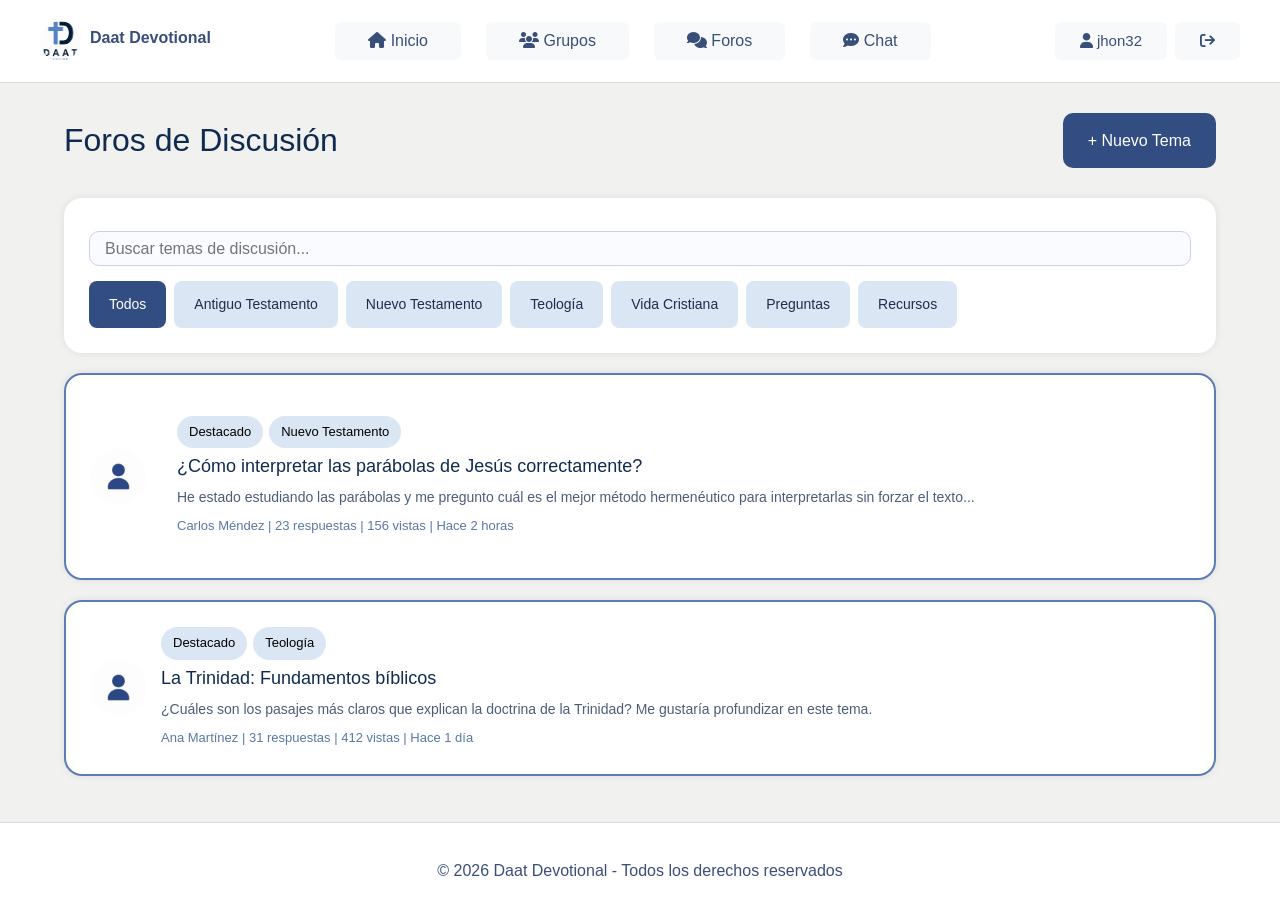
==== pages/feed/foros.html @ 3d45ff82 "feat: estructura inicial de archivos JSON" ====
<!DOCTYPE html>
<html lang="es">

<head>
    <meta charset="UTF-8">
    <meta name="viewport" content="width=device-width, initial-scale=1.0">
    <title>Foros - Daat Devotional</title>
    <link rel="icon" href="../../imagenes/foro.ico" type="image/x-icon">
    <link href="https://cdn.jsdelivr.net/npm/bootstrap@5.3.8/dist/css/bootstrap.min.css" rel="stylesheet"
        integrity="sha384-sRIl4kxILFvY47J16cr9ZwB07vP4J8+LH7qKQnuqkuIAvNWLzeN8tE5YBujZqJLB" crossorigin="anonymous">
    <link rel="stylesheet" href="../../css/general.css">
    <link rel="stylesheet" href="../../css/foros.css">
    <link rel="stylesheet" href="https://cdnjs.cloudflare.com/ajax/libs/font-awesome/6.5.0/css/all.min.css">
</head>

<body>
    <nav>
        <div class="nav-logo">
            <img src="../../imagenes/LogoPrincipal.png" alt="Logo">
            <p>Daat Devotional</p>
        </div>
        <div class="nav-links">
            <button type="button" class="btn btn-light"><a href="inicio.html"><i class="fa-solid fa-house"></i>
                    Inicio</a></button>
            <button type="button" class="btn btn-light"><a href="grupos.html"><i class="fa-solid fa-users"></i>
                    Grupos</a></button>
            <button type="button" class="btn btn-light"><a href="foros.html"><i class="fa-solid fa-comments"></i>
                    Foros</a></button>
            <button type="button" class="btn btn-light"><a href="chat.html"><i class="fa-solid fa-comment-dots"></i>
                    Chat</a></button>
        </div>
        <div class="nav-usuario">
            <button type="button" class="btn btn-light">
                <a href="../usuario/perfil.html">
                    <i class="fa-solid fa-user"></i> jhon32
                </a>
            </button>
            <button type="button" class="btn btn-light">
                <a href="../../index.html" class="nav-salir">
                    <i class="fa-solid fa-arrow-right-from-bracket"></i>
                </a>
            </button>
        </div>
    </nav>

    <main>
        <section id="lista-temas">
            <div class="titulo-seccion">
                <h1>Foros de Discusión</h1>
                <button class="btn-nuevo">+ Nuevo Tema</button>
            </div>

            <div class="buscador">
                <input type="text" placeholder="Buscar temas de discusión...">
                <div class="menu-filtro">
                    <button class="btn-activo">Todos</button>
                    <button class="btn-inactivo">Antiguo Testamento</button>
                    <button class="btn-inactivo">Nuevo Testamento</button>
                    <button class="btn-inactivo">Teología</button>
                    <button class="btn-inactivo">Vida Cristiana</button>
                    <button class="btn-inactivo">Preguntas</button>
                    <button class="btn-inactivo">Recursos</button>
                </div>
            </div>

            <article class="card w-80 mb-3">
                <img src="../../imagenes/Perfil.png" alt="Perfil">
                <div class="card-body">
                    <div class="etiquetas">
                        <button class="btn-etiqueta">Destacado</button>
                        <button class="btn-etiqueta">Nuevo Testamento</button>
                    </div>
                    <h2 class="card-title">¿Cómo interpretar las parábolas de Jesús correctamente?</h2>
                    <p class="card-text">He estado estudiando las parábolas y me pregunto cuál es el mejor método
                        hermenéutico para interpretarlas sin forzar el texto...</p>
                    <div class="tema-meta">Carlos Méndez | 23 respuestas | 156 vistas | Hace 2 horas</div>
                </div>
            </article>

            <article class="card w-80 mb-3">
                <img src="../../imagenes/Perfil.png" alt="Perfil">
                <div class="card-contenido">
                    <div class="etiquetas">
                        <button class="btn-etiqueta">Destacado</button>
                        <button class="btn-etiqueta">Teología</button>
                    </div>
                    <h2 class="card-title">La Trinidad: Fundamentos bíblicos</h2>
                    <p class="card-text">¿Cuáles son los pasajes más claros que explican la doctrina de la Trinidad? Me
                        gustaría profundizar en este tema.</p>
                    <div class="tema-meta">Ana Martínez | 31 respuestas | 412 vistas | Hace 1 día</div>
                </div>
            </article>
        </section>
    </main>

    <footer>
        <p>&copy; 2026 Daat Devotional - Todos los derechos reservados</p>
    </footer>
    <script src="https://cdn.jsdelivr.net/npm/bootstrap@5.3.8/dist/js/bootstrap.bundle.min.js"
        integrity="sha384-FKyoEForCGlyvwx9Hj09JcYn3nv7wiPVlz7YYwJrWVcXK/BmnVDxM+D2scQbITxI"
        crossorigin="anonymous"></script>
</body>

</html>
---- css/general.css ----
/* ============================================================
   BLOQUE 1: CONFIGURACIÓN GENERAL
   Selector universal, body, fuente, fondo, color e interlineado.
   ============================================================ */
* {
    box-sizing: border-box;
    margin: 0;
    padding: 0;
}

html, body {
    height: 100%;
    margin: 0;
}

body {
    display: flex;
    flex-direction: column;
    font-family: 'Poppins', sans-serif;
    background-color: #f1f1f0;
    color: #091d36;
    line-height: 1.6;
}

/* ============================================================
   BLOQUE 2: TÍTULOS, PÁRRAFOS Y ENLACES
   ============================================================ */
h1 {
    font-size: 32px;
    text-align: center;
    color: #091d36;
    margin-top: 20px;
}

h2 {
    font-size: 22px;
    color: #091d36;
    margin-top: 10px;
}

h3 {
    font-size: 16px;
    color: #0f2b50;
    margin: 0;
}

p {
    color: #3a4e7a;
    font-size: 14px;
    margin-top: 10px;
    line-height: 1.6;
}

a {
    color: #3a4e7a;
    text-decoration: none;
}

a:hover {
    color: #091d36;
    text-decoration: underline;
}

/* ============================================================
   BLOQUE 3: ELEMENTOS SEMÁNTICOS PRINCIPALES
   ============================================================ */
header {
    background-color: white;
    padding: 10px 15px;
    border-bottom: 1px solid #ddd;
}

nav {
    display: flex;
    flex-direction: column;
    align-items: center;
    background-color: white;
    padding: 10px 15px;
    border-bottom: 1px solid #ddd;
    gap: 10px;
}

main {
    width: 95%;
    max-width: 1200px;
    margin: 15px auto;
    flex: 1;
}

section {
    margin-top: 20px;
}

article {
    background-color: white;
    border-radius: 18px;
    padding: 20px;
    margin-top: 20px;
    box-shadow: 0 0 8px rgba(0, 0, 0, 0.08);
}

aside {
    background-color: #f1f1f0;
    padding: 15px;
    border-radius: 10px;
}

footer {
    text-align: center;
    padding: 20px 15px;
    color: #3a4e7a;
    background-color: white;
    border-top: 1px solid #ddd;
    margin-top: auto;
    font-size: 12px;
}

/* ============================================================
   BLOQUE 4: MENÚ DE NAVEGACIÓN (MOBILE-FIRST)
   ============================================================ */
nav {
    display: flex;
    flex-direction: column;
    align-items: center;
    background-color: white;
    padding: 10px 15px;
    border-bottom: 1px solid #ddd;
    gap: 10px;
}

.nav-logo {
    display: flex;
    align-items: center;
    gap: 10px;
    font-size: 18px;
    font-weight: bold;
    color: #0f2b50;
}

.nav-links {
    display: flex;
    flex-wrap: wrap;
    justify-content: center;
    gap: 8px;
}

.nav-links a {
    font-size: 13px;
    padding: 6px 12px;
    white-space: nowrap;
}

.nav-usuario {
    display: flex;
    gap: 8px;
    align-items: center;
}

.nav-usuario a {
    font-size: 13px;
    padding: 6px 12px;
}

nav img {
    width: 40px;
    height: 40px;
    border-radius: 50px;
}

nav a {
    text-decoration: none;
    color: #3a4e7a;
}

nav a:hover {
    color: #091d36;
    font-weight: bold;
    text-decoration: none;
}

/* ============================================================
   BLOQUE 5: IMÁGENES Y MULTIMEDIA
   ============================================================ */
img {
    max-width: 100%;
    height: auto;
    border-radius: 10px;
}

figure {
    text-align: center;
    margin: 15px 0;
}

figcaption {
    font-size: 12px;
    color: #5e83ba;
    margin-top: 6px;
    font-style: italic;
}

/* ============================================================
   BLOQUE 6: FORMULARIOS
   ============================================================ */
form {
    margin-top: 10px;
}

label {
    display: block;
    margin-top: 20px;
    color: #091d36;
    font-size: 13px;
    font-weight: 600;
}

input, textarea, select {
    width: 100%;
    margin-top: 8px;
    border-radius: 5px;
    border: 1px solid #c2d2e9;
    padding: 0 10px;
    font-size: 14px;
    font-family: Poppins, sans-serif;
    color: #091d36;
    background-color: #f9fbff;
}

input {
    height: 35px;
}

textarea {
    height: 80px;
    padding: 12px;
    resize: vertical;
}

select {
    height: 38px;
}

input:focus, textarea:focus, select:focus {
    outline: none;
    border-color: #3a4e7a;
    box-shadow: 0 0 4px rgba(58, 78, 122, 0.3);
}

button {
    border-radius: 10px;
    padding: 10px 18px;
    font-family: Poppins, sans-serif;
    font-size: 14px;
    cursor: pointer;
    border: none;
    transition: background-color 0.2s, transform 0.15s;
}

button:hover {
    transform: scale(1.05);
    opacity: 0.92;
}

form button {
    width: 100%;
    height: 38px;
    border-radius: 5px;
    background-color: #3a4e7a;
    color: #f1f1f0;
    text-align: center;
    margin-top: 20px;
    font-size: 14px;
}

form button:hover {
    background-color: #091d36;
    transform: scale(1.03);
}

/* ============================================================
   BLOQUE 7: TABLAS
   ============================================================ */
table {
    border-collapse: collapse;
    width: 100%;
    margin-top: 15px;
    background-color: white;
    border-radius: 10px;
    overflow: hidden;
    box-shadow: 0 0 8px rgba(0, 0, 0, 0.06);
}

thead {
    background-color: #3a4e7a;
    color: white;
}

th, td {
    padding: 10px 12px;
    text-align: left;
    font-size: 13px;
}

tbody tr {
    border-bottom: 1px solid #c2d2e9;
}

tbody tr:hover {
    background-color: #dbe6f5;
}

/* ============================================================
   BLOQUE 8: MEDIA QUERIES (MOBILE-FIRST)
   ============================================================ */

/* Tablets y pantallas medianas */
@media (min-width: 768px) {
    h1 {
        font-size: 40px;
    }
    
    h2 {
        font-size: 24px;
    }
    
    h3 {
        font-size: 18px;
    }
    
    p {
        font-size: 16px;
    }
    
    main {
        width: 90%;
        margin: 20px auto;
    }
    
    nav {
        flex-direction: row;
        justify-content: space-between;
        padding: 15px 30px;
    }
    
    .nav-links {
        gap: 15px;
    }
    
    .nav-links a {
        font-size: 15px;
        padding: 8px 16px;
    }
    
    .nav-usuario a {
        font-size: 15px;
    }
    
    footer {
        font-size: 14px;
        padding: 25px 30px;
    }
}

/* Escritorio y pantallas grandes */
@media (min-width: 992px) {
    h1 {
        font-size: 50px;
    }
    
    main {
        width: 90%;
        margin: 30px auto;
    }
    
    nav {
        padding: 15px 40px;
    }
    
    .nav-links {
        gap: 25px;
    }
    
    .nav-links a {
        font-size: 16px;
        padding: 10px 20px;
    }
    
    article {
        padding: 25px;
    }
    
    footer {
        font-size: 14px;
        padding: 25px 40px;
    }
}
---- css/foros.css ----
/* ============================================================
   BLOQUE 1: CONTENEDOR PRINCIPAL DE FOROS
   ============================================================ */
#lista-temas {
    width: 100%;
    margin: 0;
}

/* ============================================================
   BLOQUE 2: TÍTULO Y BOTONES
   ============================================================ */
.titulo-seccion {
    display: flex;
    flex-direction: column;
    align-items: center;
    gap: 15px;
    margin-bottom: 20px;
}

.titulo-seccion h1 {
    color: #0f2b50;
    font-size: 26px;
    text-align: center;
    margin: 0;
}

.btn-nuevo {
    background: #324d82;
    color: white;
    border: none;
    padding: 12px 20px;
    border-radius: 10px;
    font-size: 14px;
    cursor: pointer;
    width: 100%;
    max-width: 200px;
}

.btn-nuevo:hover {
    background: #091d36;
}

/* ============================================================
   BLOQUE 3: BUSCADOR Y FILTROS
   ============================================================ */
.buscador {
    background: white;
    padding: 15px;
    border-radius: 15px;
    box-shadow: 0 0 8px rgba(0, 0, 0, 0.08);
}

.buscador input {
    width: 100%;
    padding: 12px;
    border: 1px solid #c8d2e2;
    border-radius: 10px;
    font-size: 14px;
}

.menu-filtro {
    margin-top: 15px;
    display: flex;
    flex-wrap: wrap;
    gap: 8px;
}

.menu-filtro button {
    border: none;
    padding: 10px 16px;
    border-radius: 8px;
    cursor: pointer;
    font-size: 13px;
}

.menu-filtro button:hover {
    background: #3a4e7a;
    color: white;
}

.btn-activo {
    background: #324d82;
    color: white;
}

.btn-inactivo {
    background: #dbe6f5;
    color: #1f2d4d;
}

/* ============================================================
   BLOQUE 4: TEMAS DEL FORO 
   ============================================================ */
.card {
    background: white;
    border: 2px solid #5b7db6;
    border-radius: 15px;
    padding: 20px;
    margin-top: 20px;
    display: flex;
    flex-direction: column;
    align-items: center;
    text-align: center;
    gap: 12px;
}

.card img {
    width: 50px;
    height: 50px;
    border-radius: 50%;
}

.card-body, .card-contenido {
    flex: 1;
    width: 100%;
}

.etiquetas {
    margin-bottom: 8px;
    display: flex;
    flex-wrap: wrap;
    justify-content: center;
    gap: 6px;
}

.btn-etiqueta {
    background: #dbe6f5;
    border: none;
    padding: 5px 10px;
    border-radius: 20px;
    font-size: 12px;
    cursor: pointer;
}

.card-body h2, .card-contenido h2 {
    color: #0f2b50;
    font-size: 16px;
    margin: 8px 0;
}

.card-body p, .card-contenido p {
    color: #4d5d78;
    font-size: 13px;
    margin: 8px 0;
}

.tema-meta {
    color: #5a78a5;
    font-size: 12px;
    margin-top: 8px;
}

/* ============================================================
   MEDIA QUERIES 
   ============================================================ */

/* Tablets y pantallas medianas */
@media (min-width: 768px) {
    .titulo-seccion {
        flex-direction: row;
        justify-content: space-between;
        margin-bottom: 30px;
    }
    
    .titulo-seccion h1 {
        font-size: 32px;
        text-align: left;
    }
    
    .btn-nuevo {
        width: auto;
        padding: 15px 25px;
        font-size: 16px;
    }
    
    .buscador {
        padding: 25px;
        border-radius: 18px;
    }
    
    .buscador input {
        padding: 15px;
        font-size: 16px;
    }
    
    .menu-filtro button {
        padding: 12px 20px;
        font-size: 14px;
    }
    
    .card {
        flex-direction: row;
        text-align: left;
        padding: 25px;
        border-radius: 18px;
        gap: 15px;
    }
    
    .card img {
        width: 55px;
        height: 55px;
    }
    
    .etiquetas {
        justify-content: flex-start;
    }
    
    .card-body h2, .card-contenido h2 {
        font-size: 18px;
    }
    
    .card-body p, .card-contenido p {
        font-size: 14px;
    }
    
    .tema-meta {
        font-size: 13px;
    }
}

/* Escritorio y pantallas grandes */
@media (min-width: 992px) {
    .titulo-seccion h1 {
        font-size: 32px;
    }
    
    .card {
        padding: 25px;
    }
    
    .btn-etiqueta {
        padding: 6px 12px;
        font-size: 13px;
    }
}
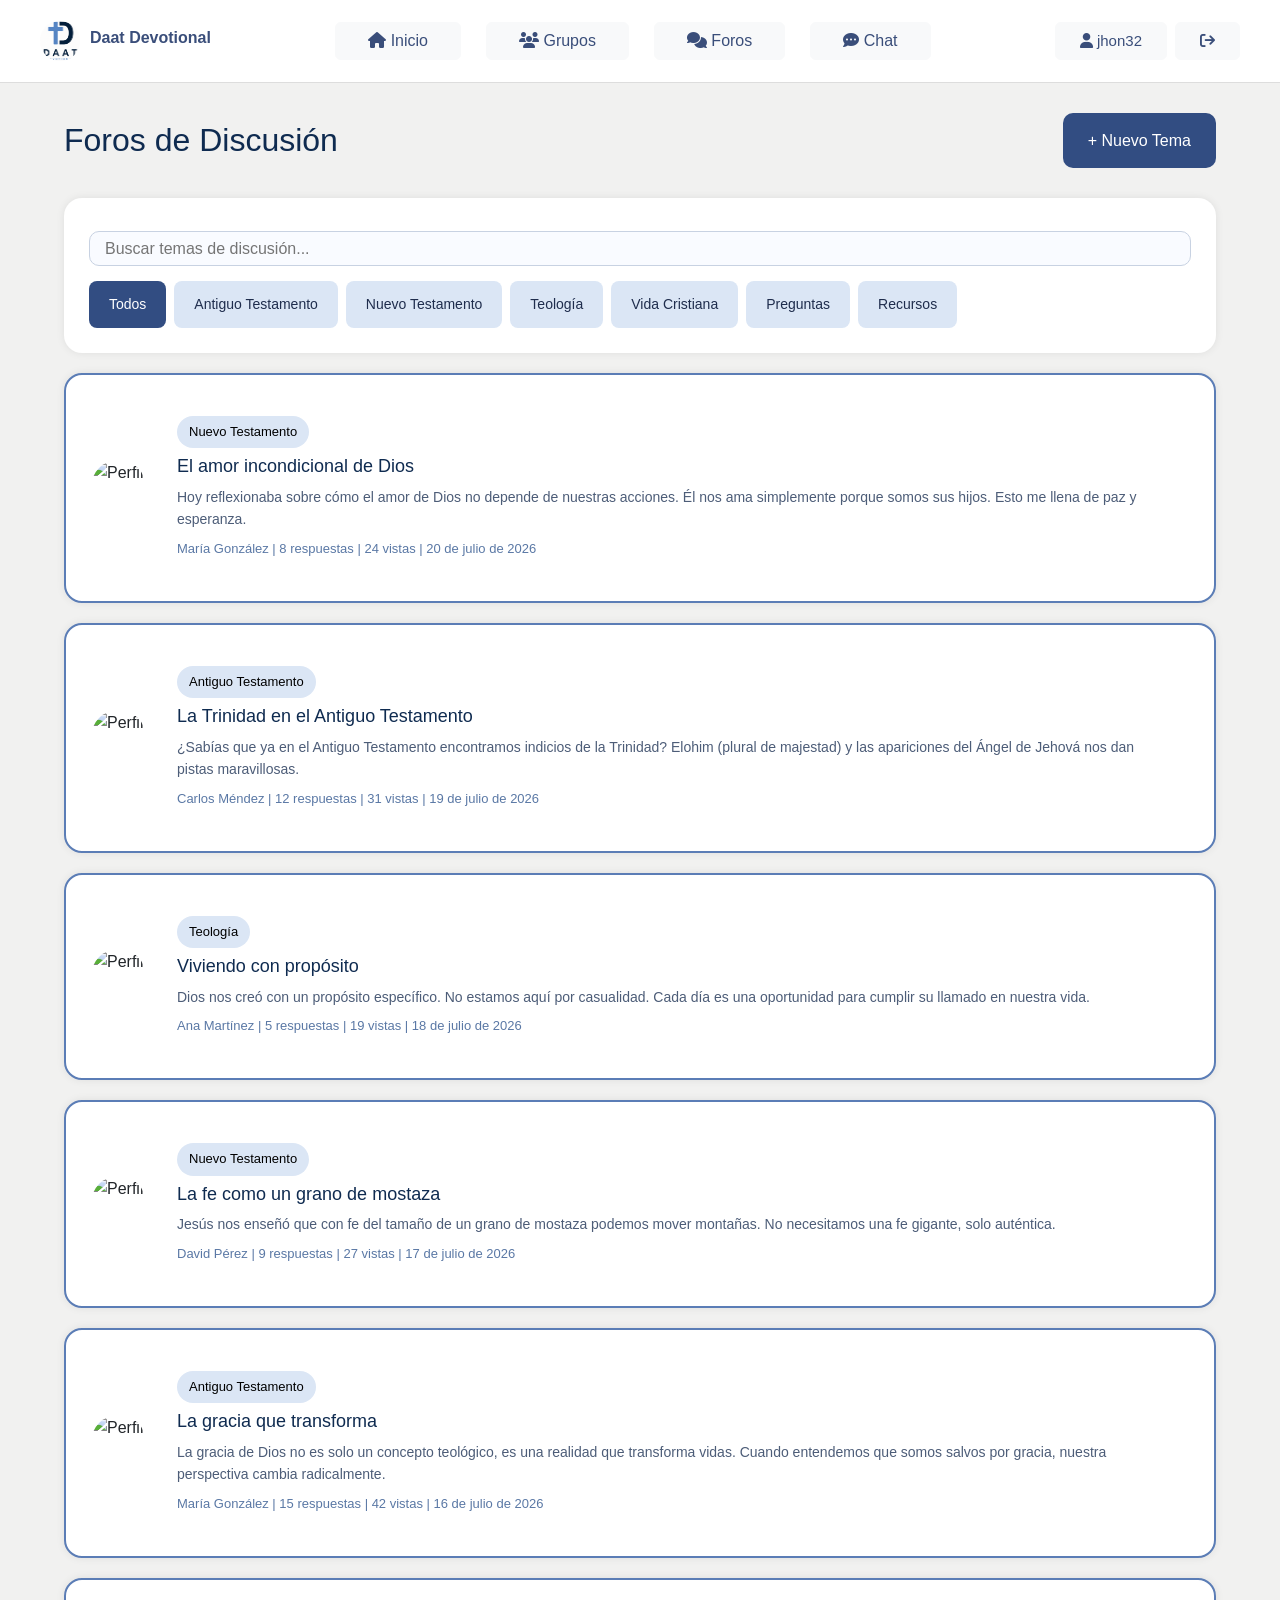
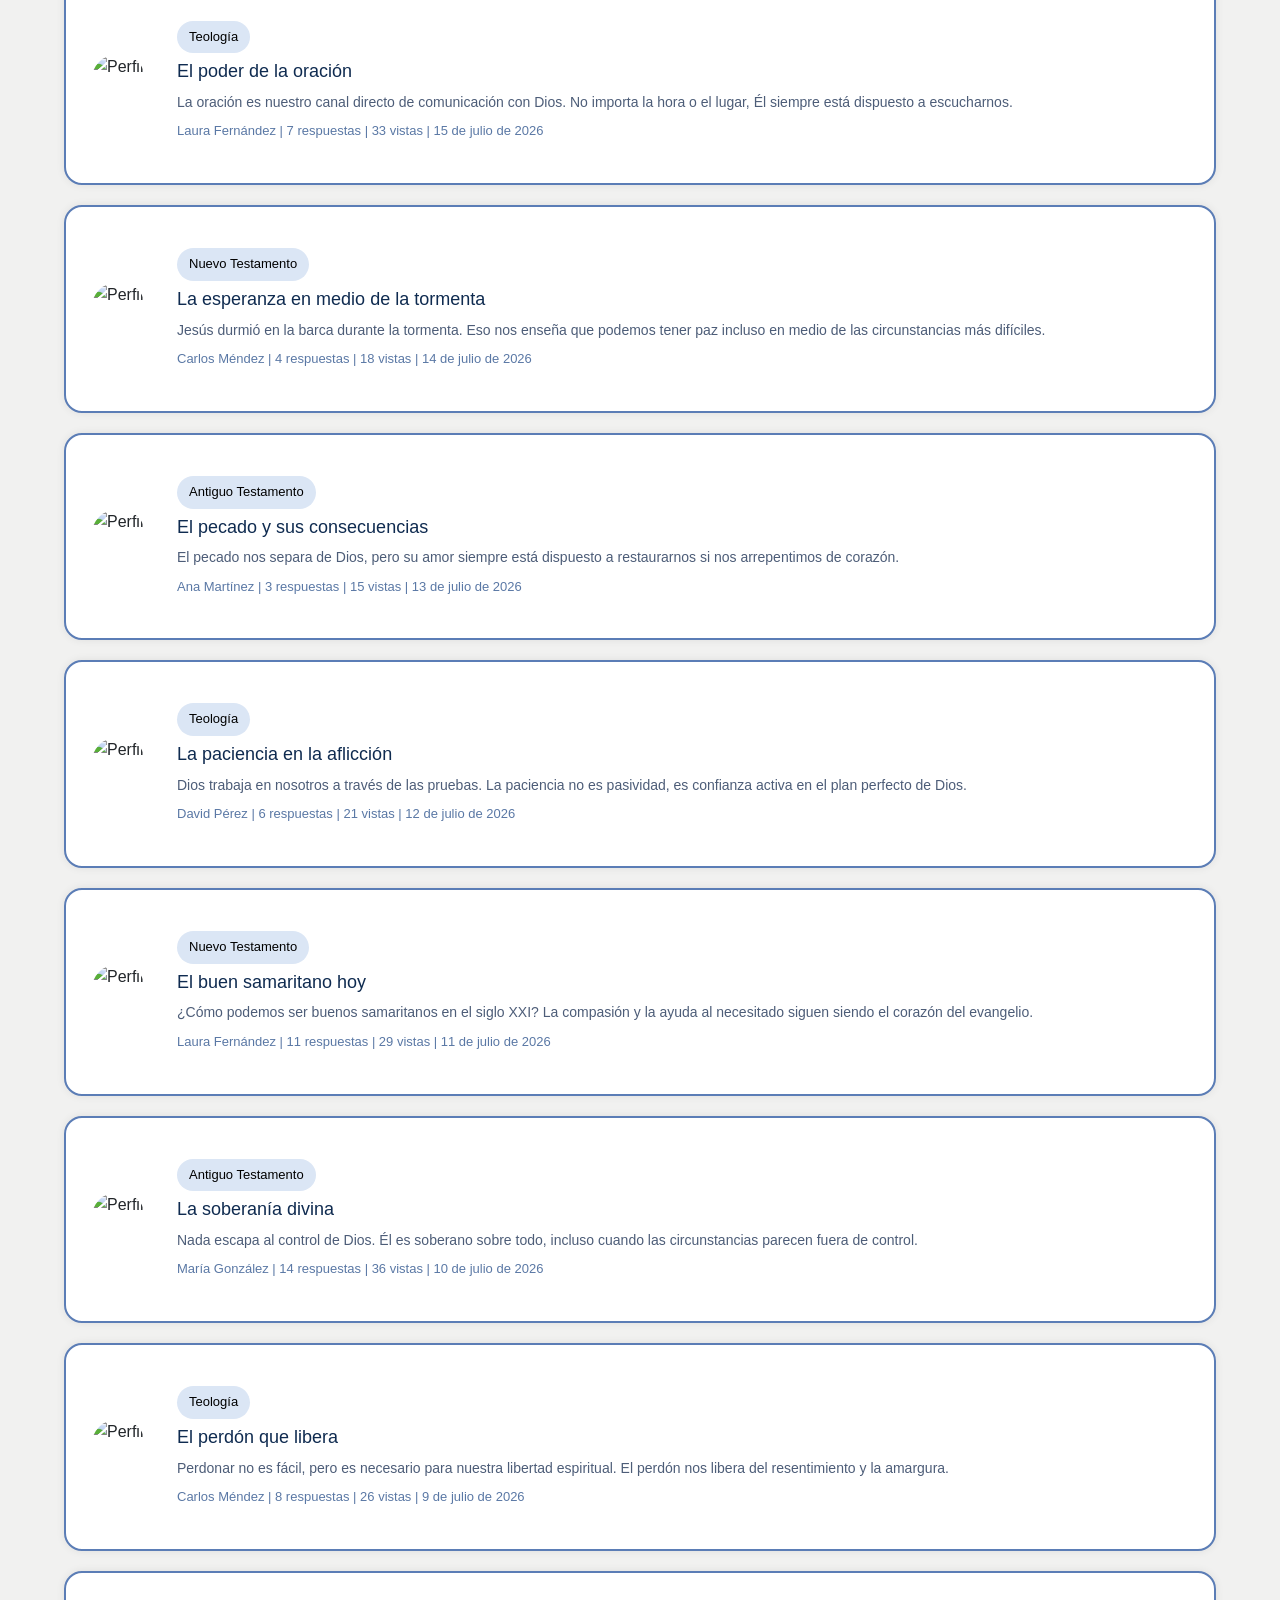
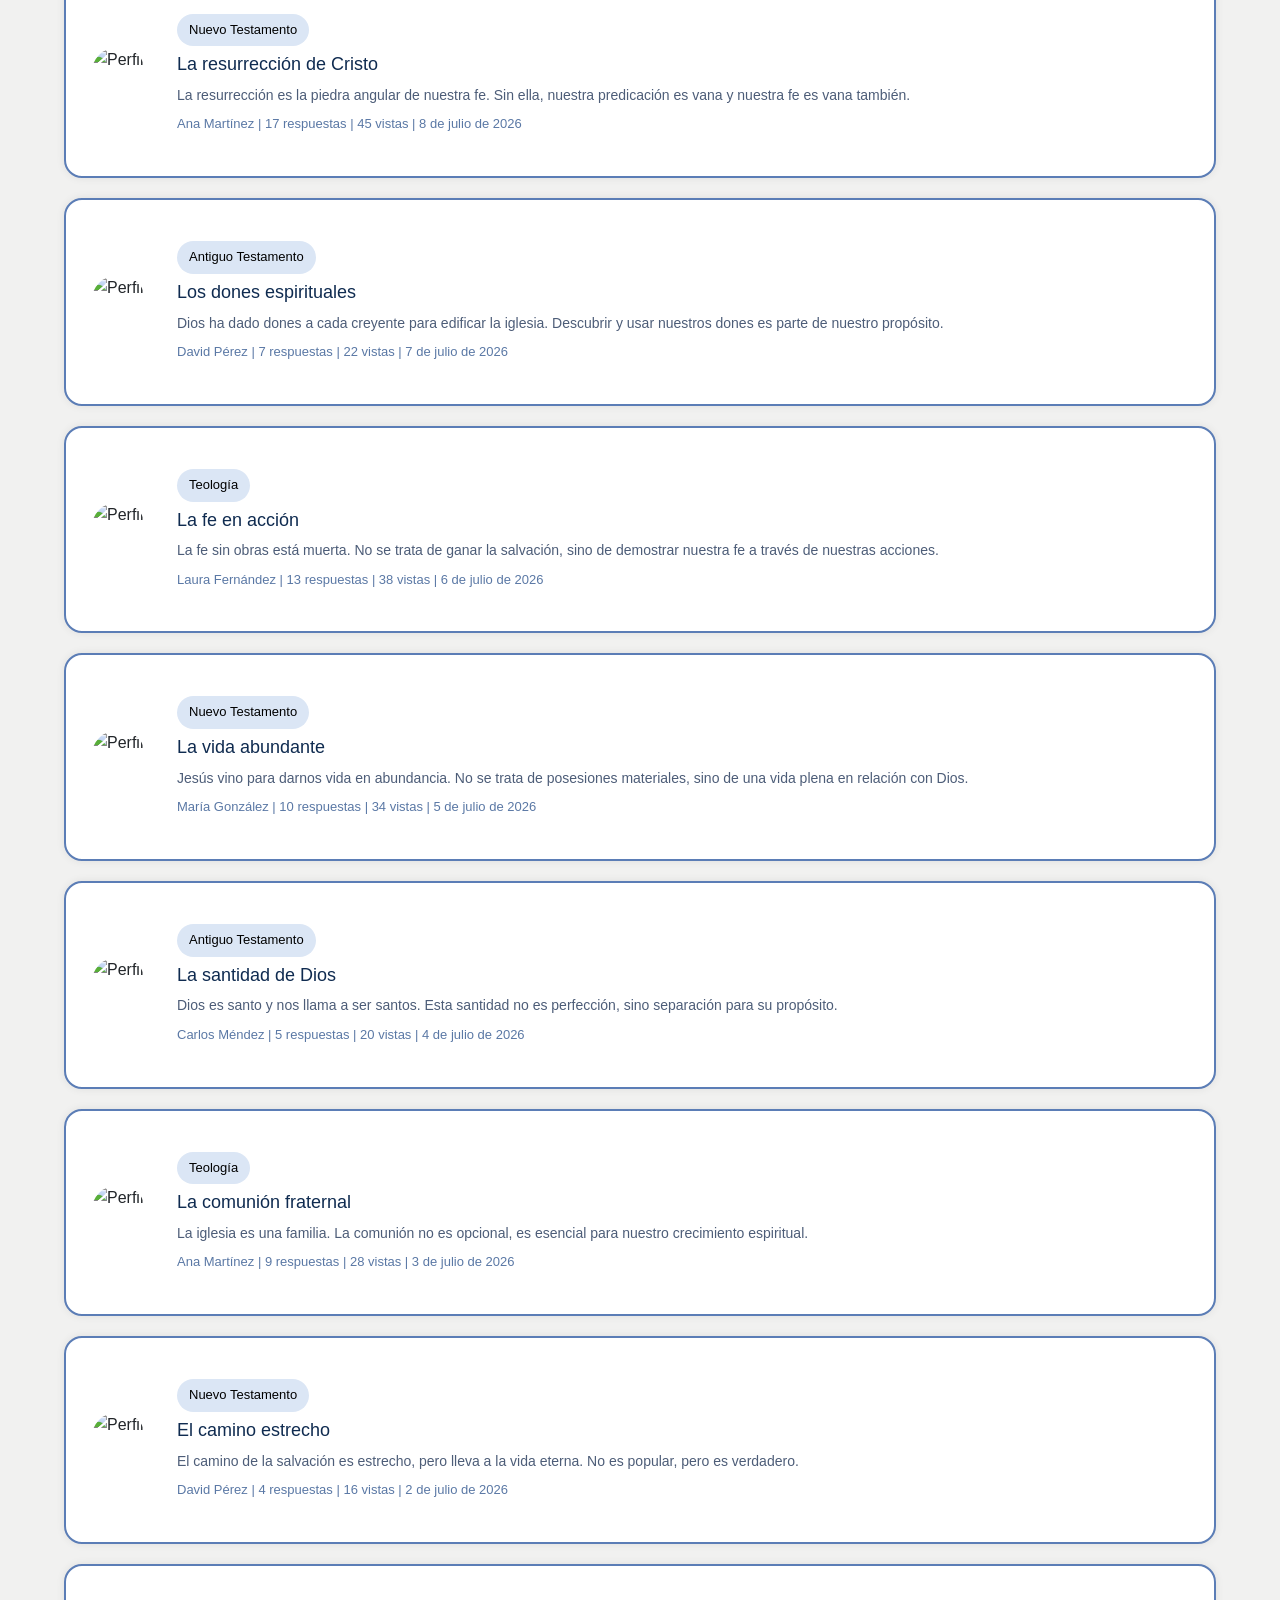
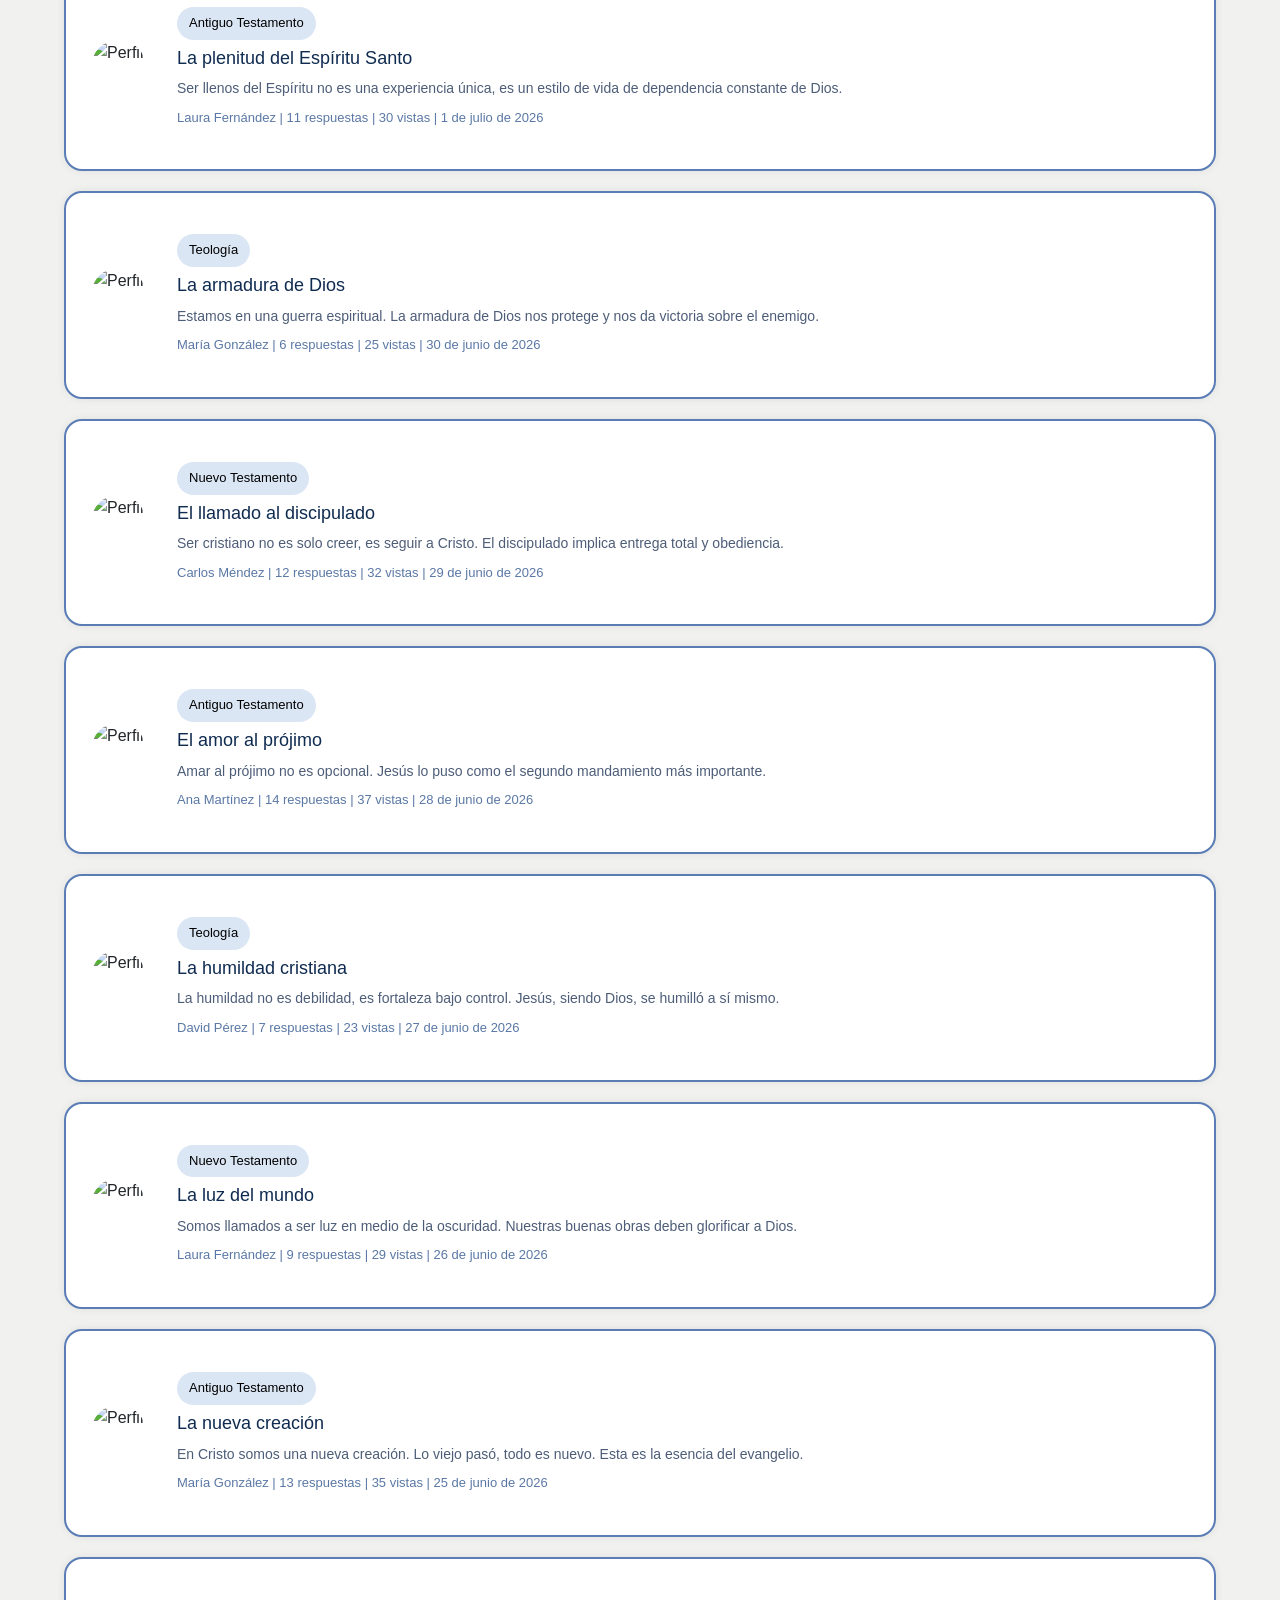
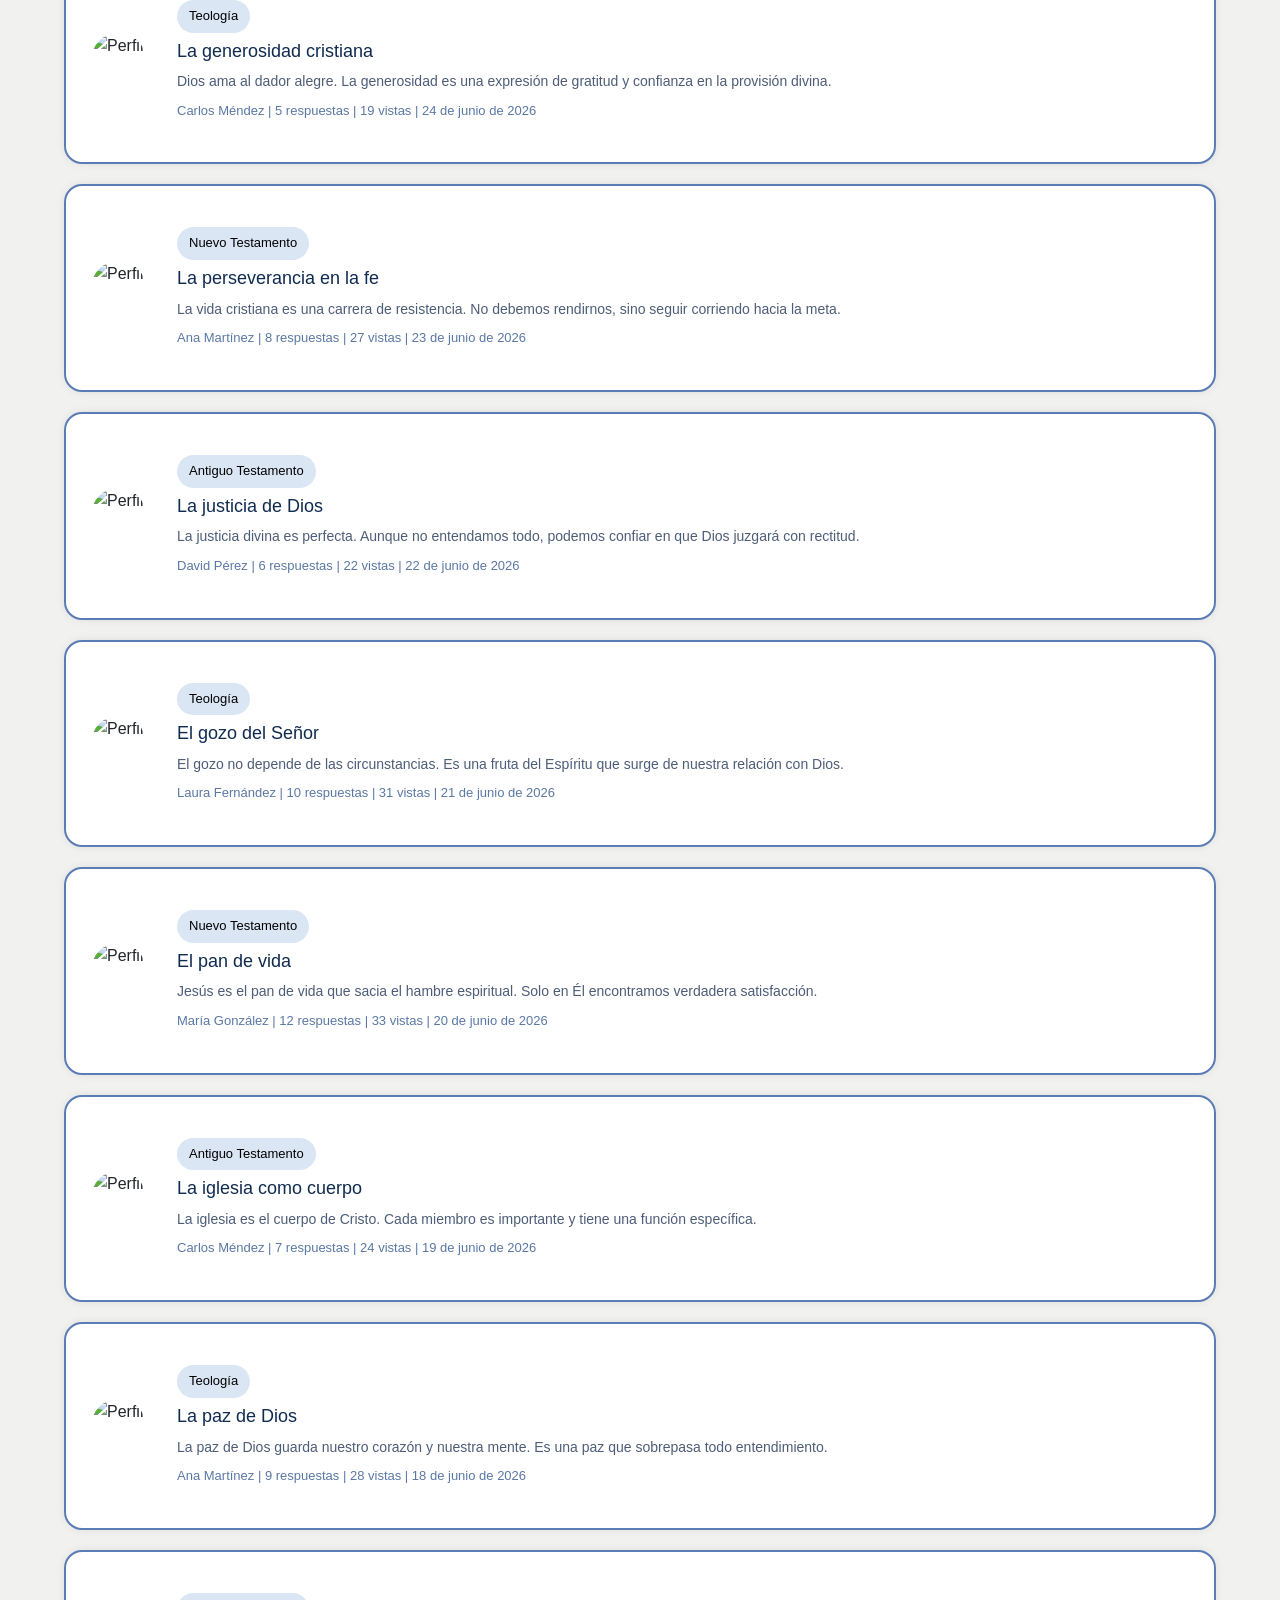
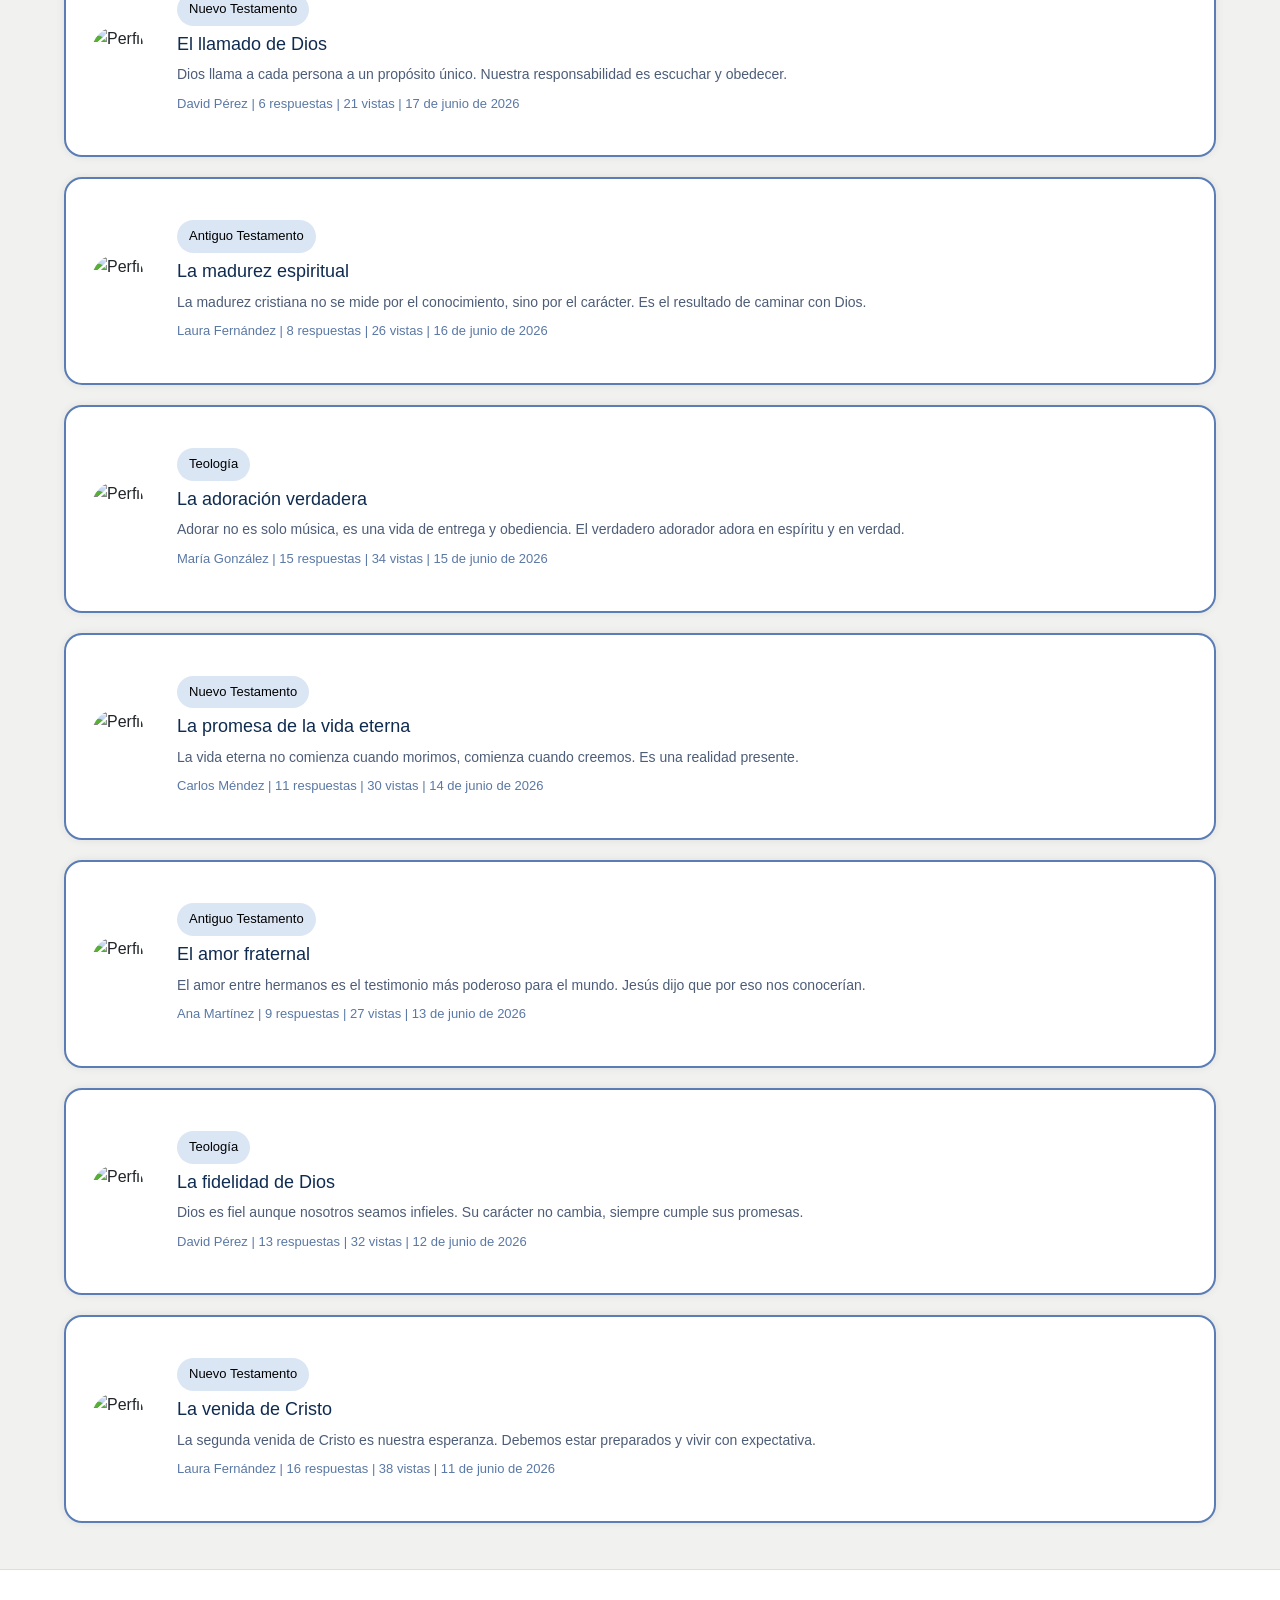
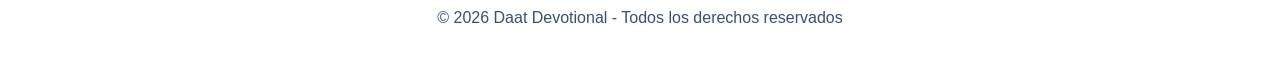
==== commit 9eba1729: "feat: implementación de carga dinámica con fetch" ====
--- a/pages/feed/foros.html
+++ b/pages/feed/foros.html
@@ -63,33 +63,7 @@
                 </div>
             </div>
 
-            <article class="card w-80 mb-3">
-                <img src="../../imagenes/Perfil.png" alt="Perfil">
-                <div class="card-body">
-                    <div class="etiquetas">
-                        <button class="btn-etiqueta">Destacado</button>
-                        <button class="btn-etiqueta">Nuevo Testamento</button>
-                    </div>
-                    <h2 class="card-title">¿Cómo interpretar las parábolas de Jesús correctamente?</h2>
-                    <p class="card-text">He estado estudiando las parábolas y me pregunto cuál es el mejor método
-                        hermenéutico para interpretarlas sin forzar el texto...</p>
-                    <div class="tema-meta">Carlos Méndez | 23 respuestas | 156 vistas | Hace 2 horas</div>
-                </div>
-            </article>
-
-            <article class="card w-80 mb-3">
-                <img src="../../imagenes/Perfil.png" alt="Perfil">
-                <div class="card-contenido">
-                    <div class="etiquetas">
-                        <button class="btn-etiqueta">Destacado</button>
-                        <button class="btn-etiqueta">Teología</button>
-                    </div>
-                    <h2 class="card-title">La Trinidad: Fundamentos bíblicos</h2>
-                    <p class="card-text">¿Cuáles son los pasajes más claros que explican la doctrina de la Trinidad? Me
-                        gustaría profundizar en este tema.</p>
-                    <div class="tema-meta">Ana Martínez | 31 respuestas | 412 vistas | Hace 1 día</div>
-                </div>
-            </article>
+            <div id="listaTemas"></div>
         </section>
     </main>
 
@@ -99,6 +73,9 @@
     <script src="https://cdn.jsdelivr.net/npm/bootstrap@5.3.8/dist/js/bootstrap.bundle.min.js"
         integrity="sha384-FKyoEForCGlyvwx9Hj09JcYn3nv7wiPVlz7YYwJrWVcXK/BmnVDxM+D2scQbITxI"
         crossorigin="anonymous"></script>
+    <script src="../../js/storage.js"></script>
+    <script src="../../js/common.js"></script>
+    <script src="../../js/foros.js"></script>
 </body>
 
 </html>
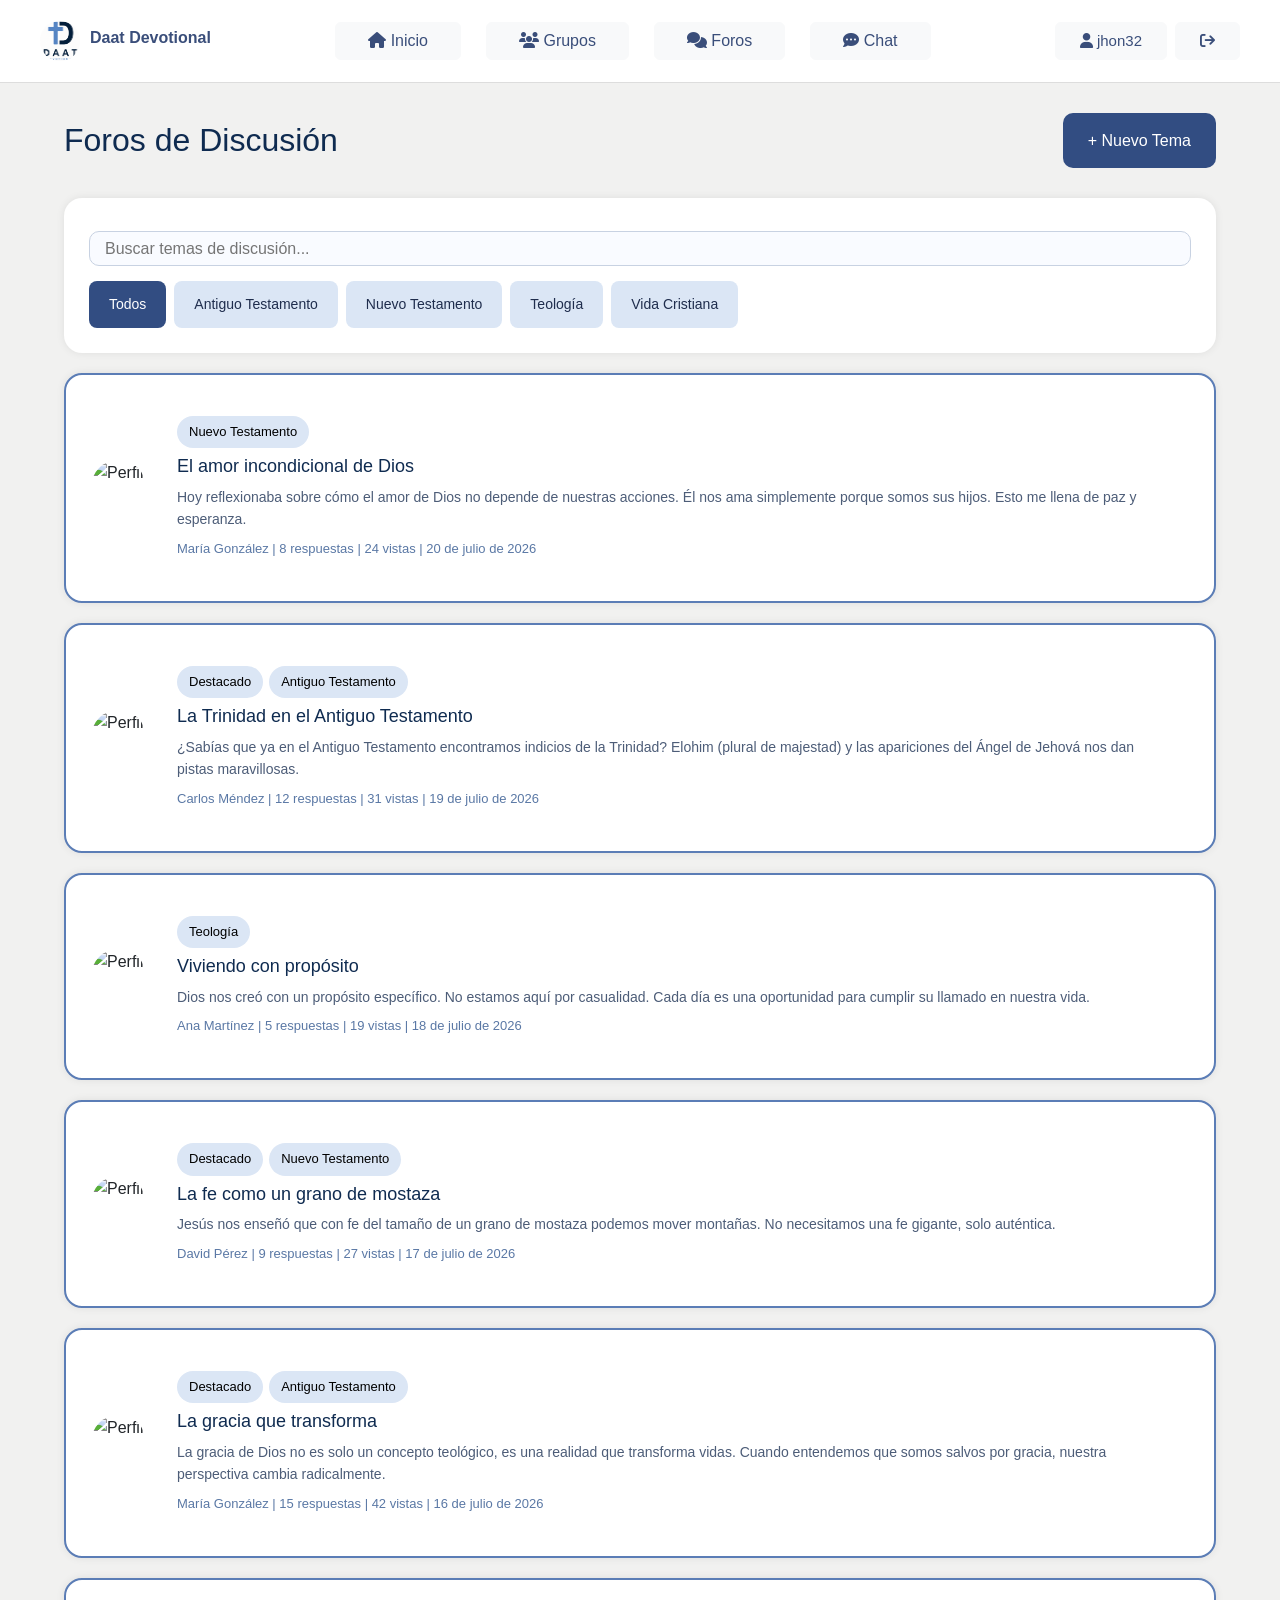
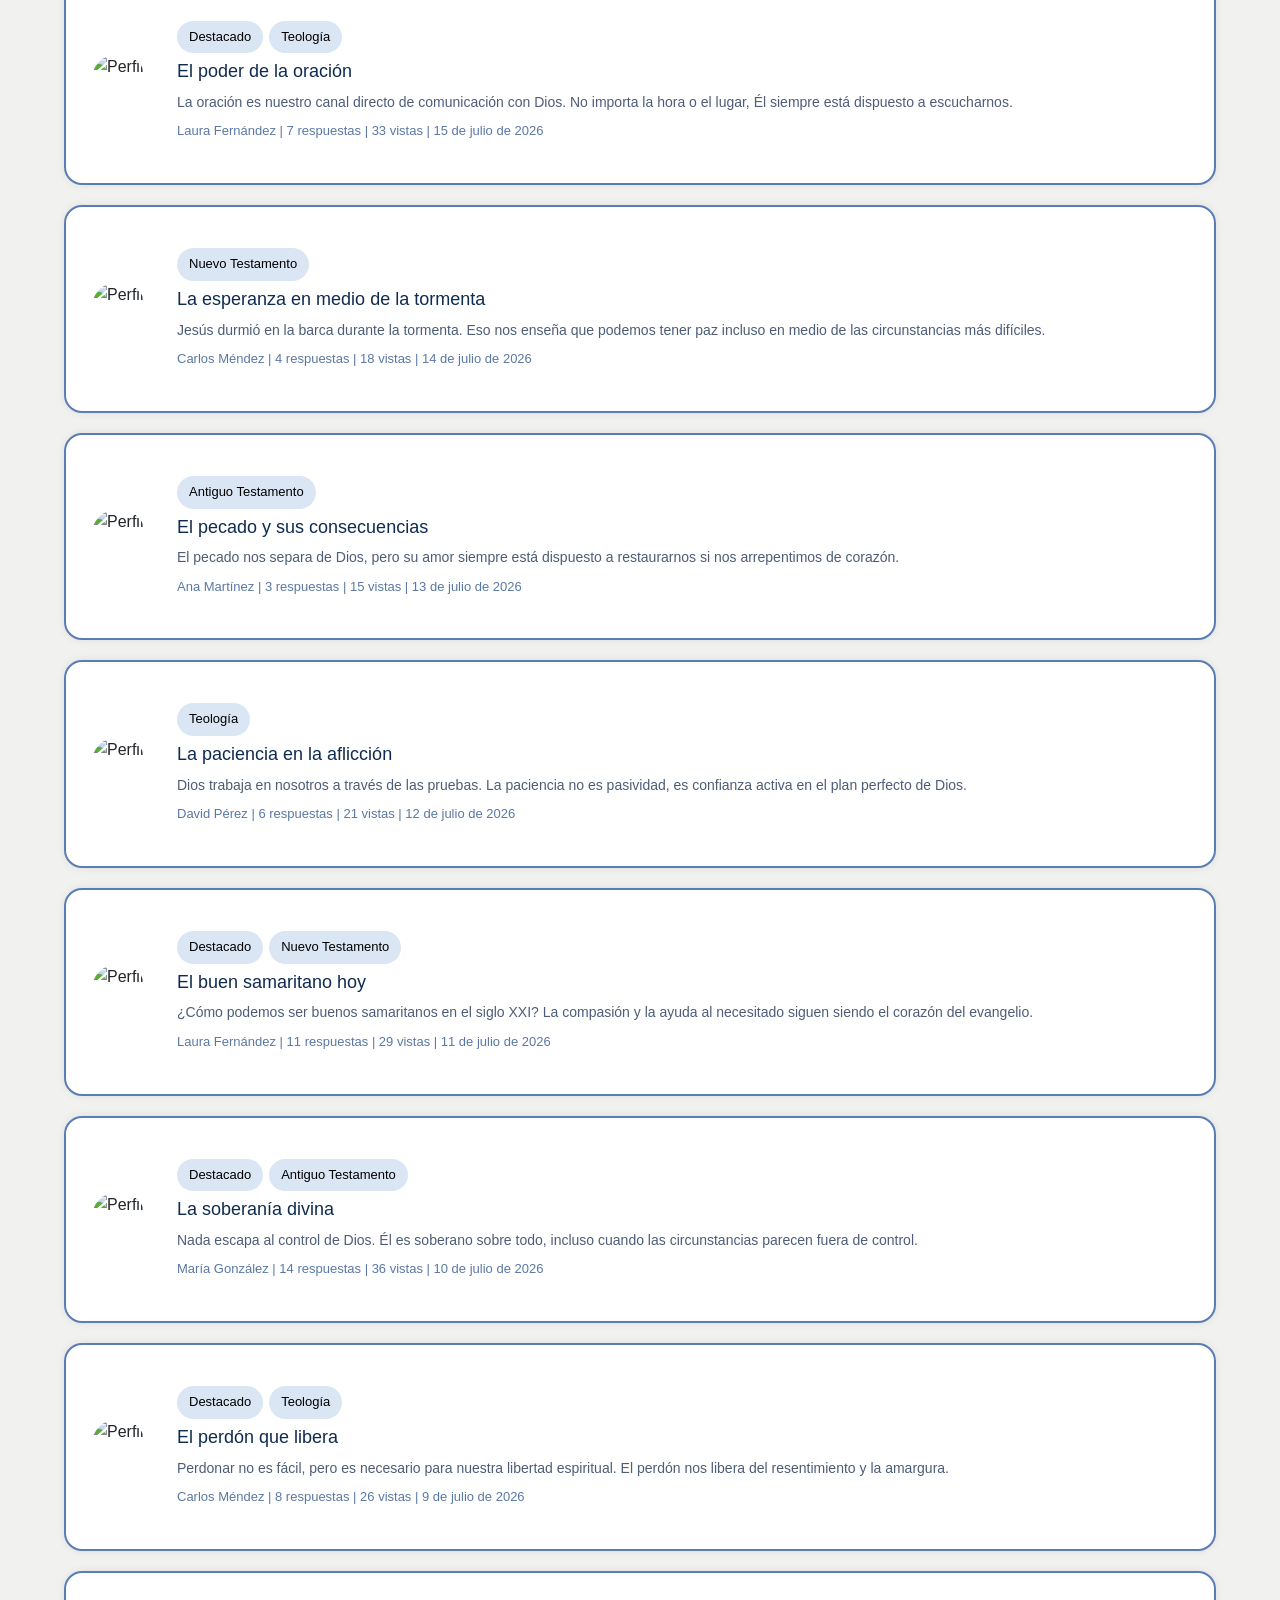
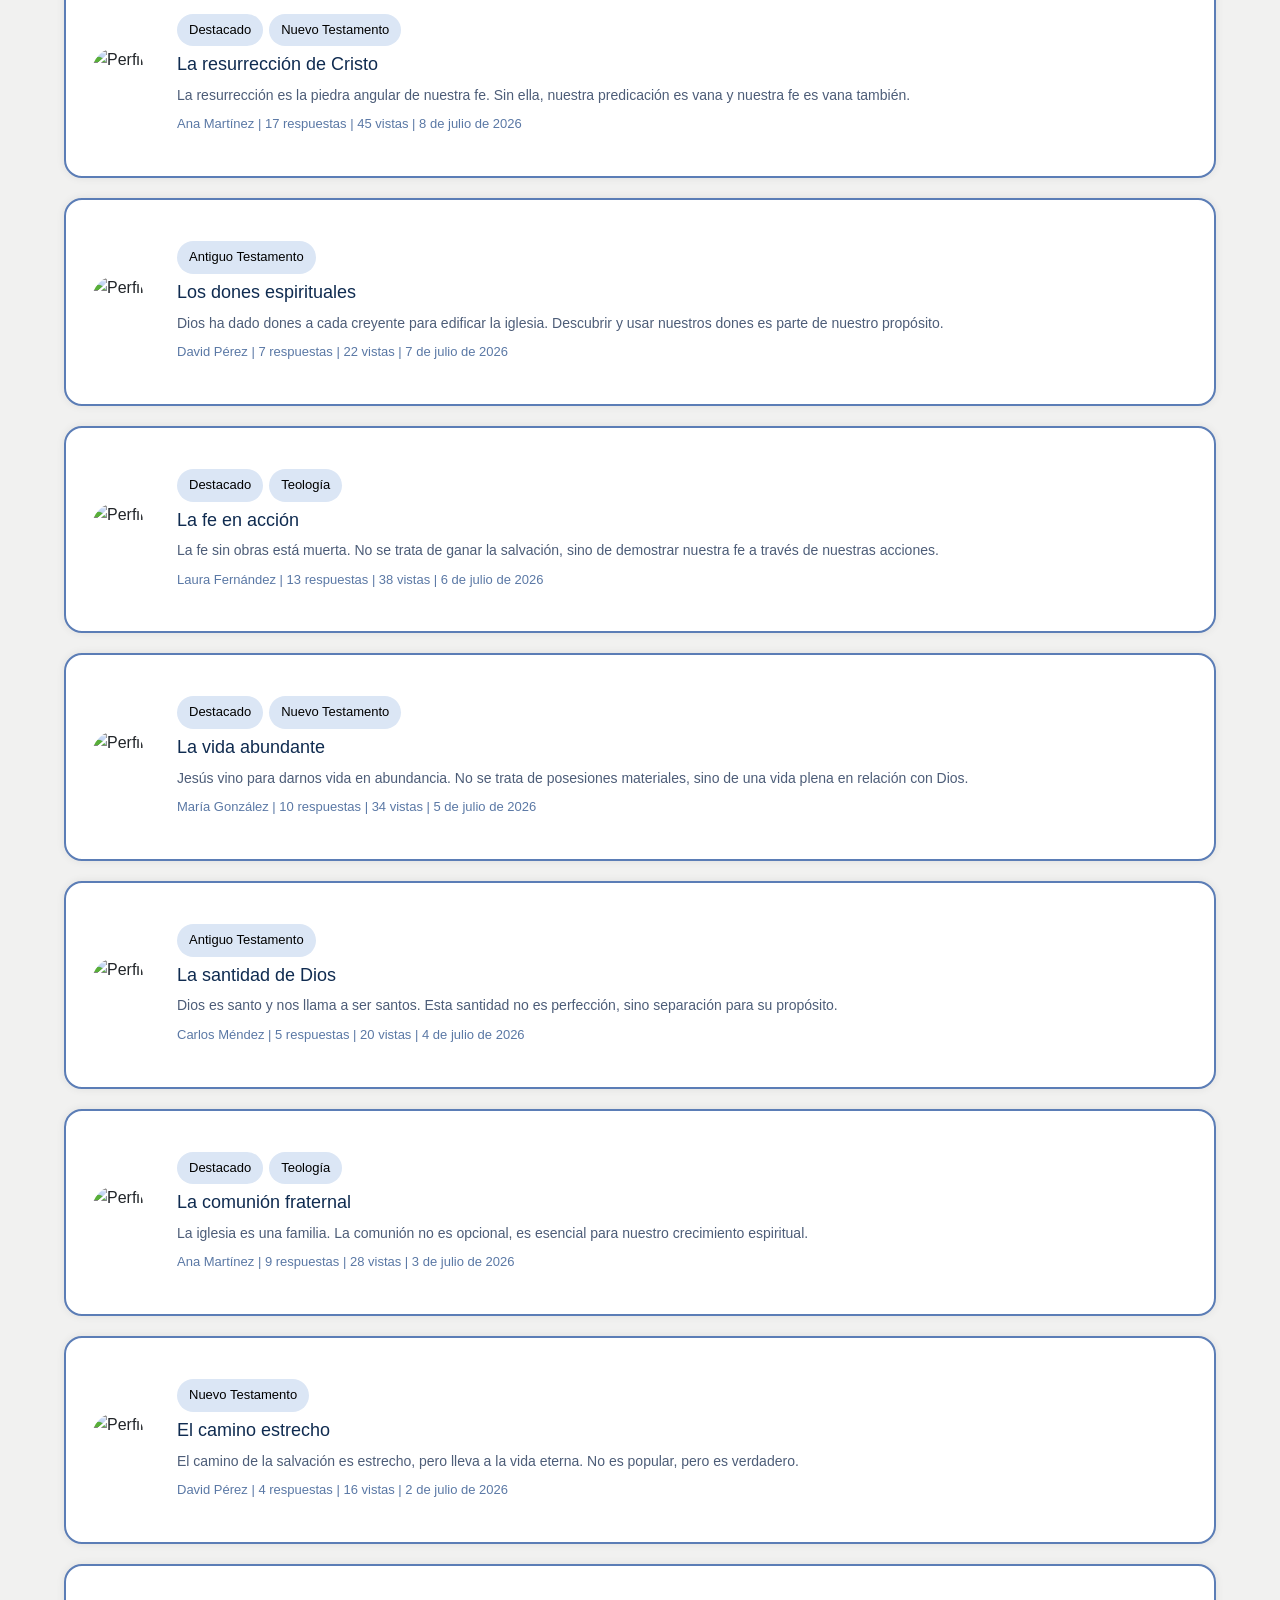
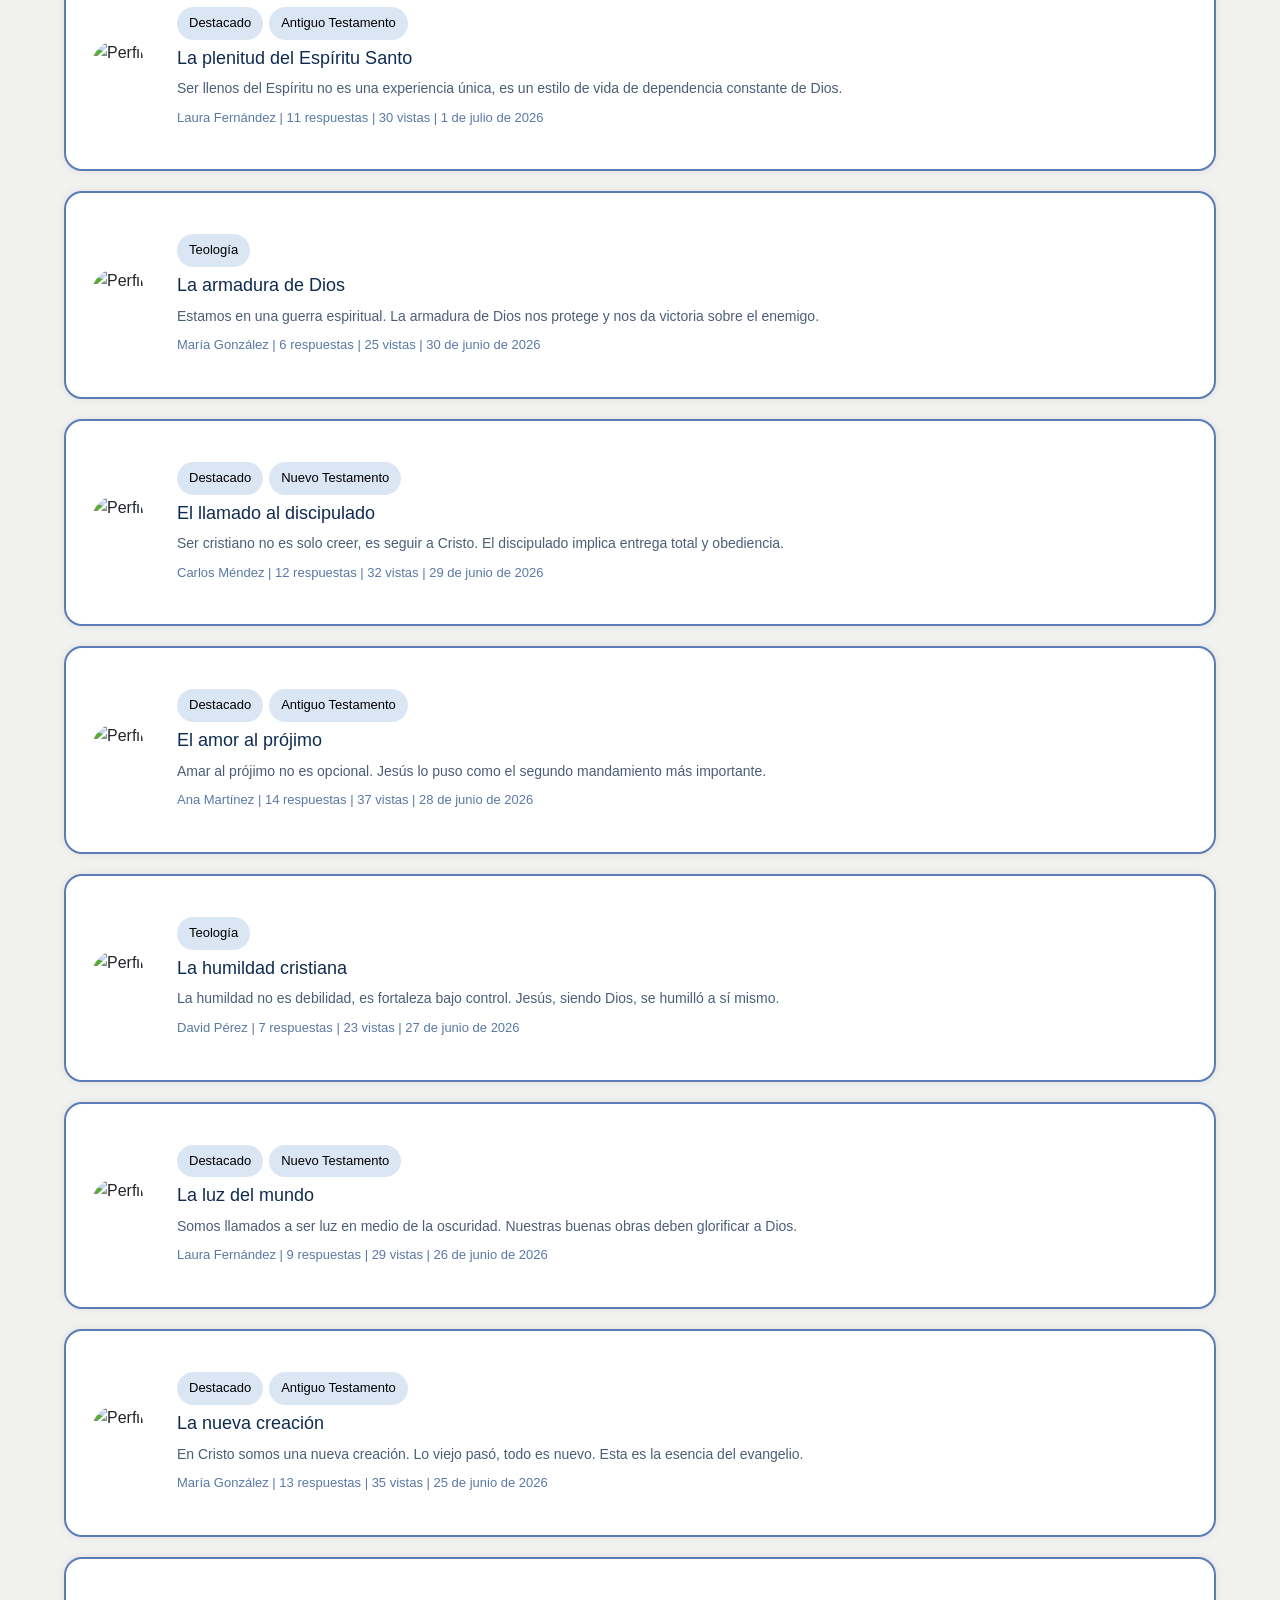
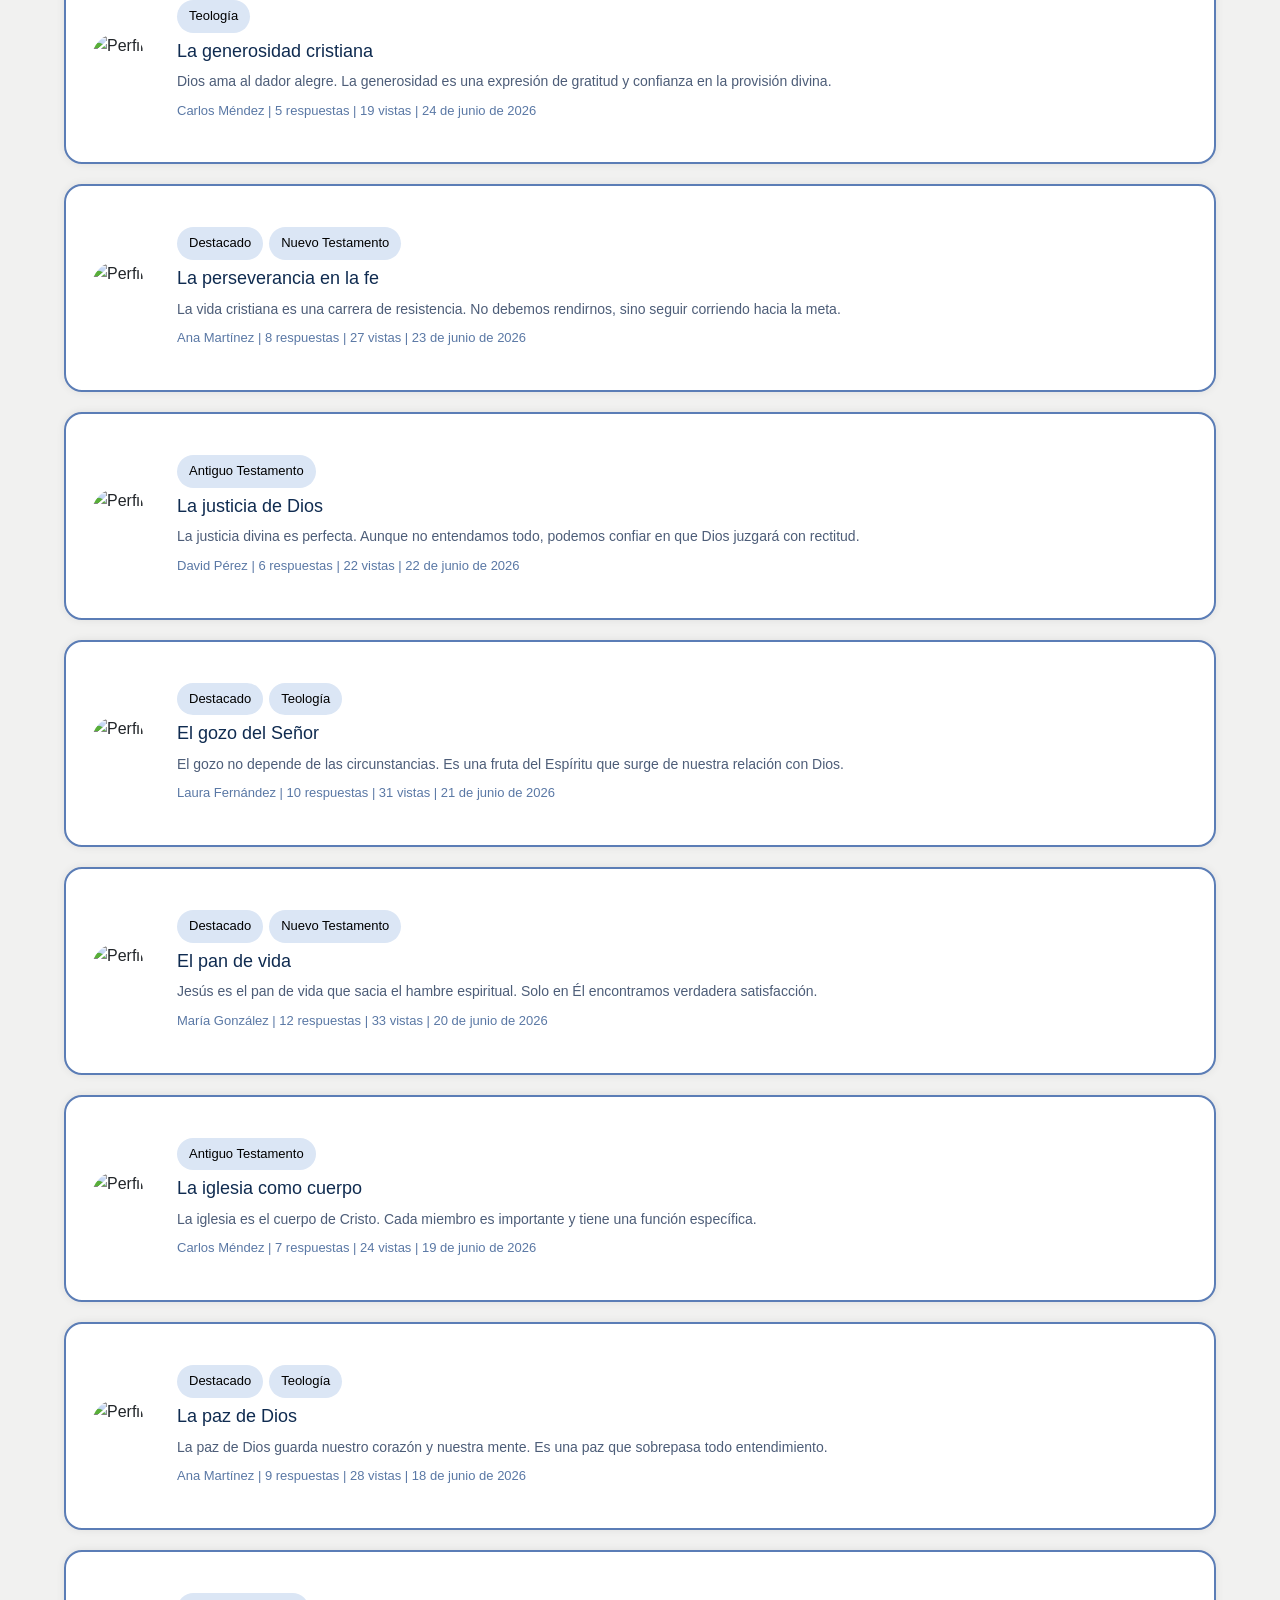
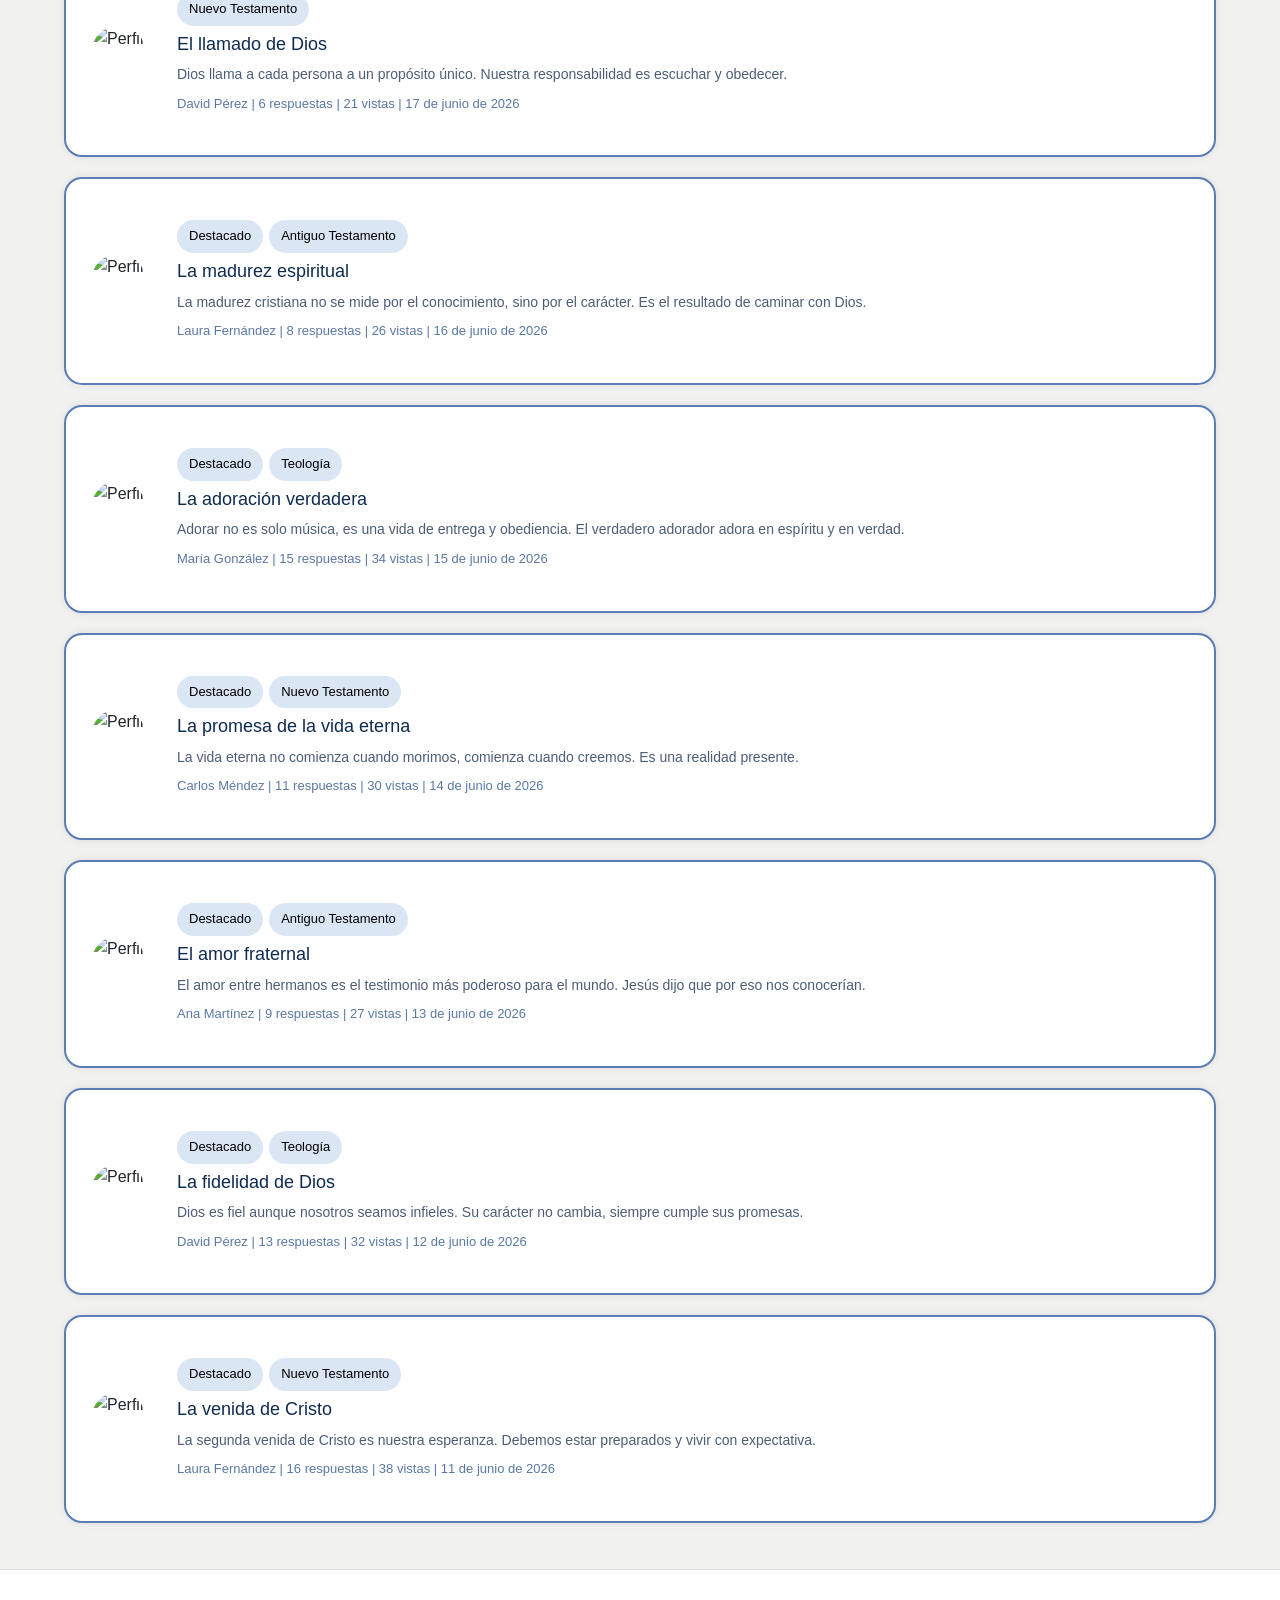
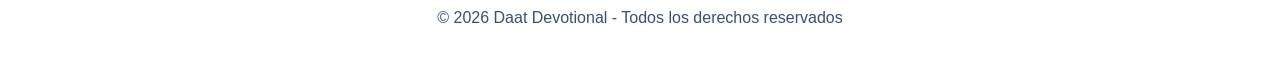
==== commit a800113a: "feat: búsqueda en tiempo real y filtros" ====
--- a/pages/feed/foros.html
+++ b/pages/feed/foros.html
@@ -11,6 +11,7 @@
     <link rel="stylesheet" href="../../css/general.css">
     <link rel="stylesheet" href="../../css/foros.css">
     <link rel="stylesheet" href="https://cdnjs.cloudflare.com/ajax/libs/font-awesome/6.5.0/css/all.min.css">
+    <link rel="stylesheet" href="https://cdn.jsdelivr.net/npm/sweetalert2@11/dist/sweetalert2.min.css">
 </head>
 
 <body>
@@ -47,22 +48,21 @@
         <section id="lista-temas">
             <div class="titulo-seccion">
                 <h1>Foros de Discusión</h1>
-                <button class="btn-nuevo">+ Nuevo Tema</button>
+                <button type="button" id="btnNuevoTema" class="btn-nuevo">+ Nuevo Tema</button>
             </div>
 
             <div class="buscador">
-                <input type="text" placeholder="Buscar temas de discusión...">
-                <div class="menu-filtro">
+                <input type="text" id="buscarTema" placeholder="Buscar temas de discusión...">
+                <div class="menu-filtro" id="filtrosForo">
                     <button class="btn-activo">Todos</button>
                     <button class="btn-inactivo">Antiguo Testamento</button>
                     <button class="btn-inactivo">Nuevo Testamento</button>
                     <button class="btn-inactivo">Teología</button>
                     <button class="btn-inactivo">Vida Cristiana</button>
-                    <button class="btn-inactivo">Preguntas</button>
-                    <button class="btn-inactivo">Recursos</button>
                 </div>
             </div>
 
+            <!-- Temas generados dinámicamente desde JSON/localStorage (Commit 2) -->
             <div id="listaTemas"></div>
         </section>
     </main>
@@ -73,6 +73,9 @@
     <script src="https://cdn.jsdelivr.net/npm/bootstrap@5.3.8/dist/js/bootstrap.bundle.min.js"
         integrity="sha384-FKyoEForCGlyvwx9Hj09JcYn3nv7wiPVlz7YYwJrWVcXK/BmnVDxM+D2scQbITxI"
         crossorigin="anonymous"></script>
+    <script src="https://cdn.jsdelivr.net/npm/sweetalert2@11"></script>
+    <script src="https://cdn.jsdelivr.net/npm/toastify-js"></script>
+    <link rel="stylesheet" type="text/css" href="https://cdn.jsdelivr.net/npm/toastify-js/src/toastify.min.css">
     <script src="../../js/storage.js"></script>
     <script src="../../js/common.js"></script>
     <script src="../../js/foros.js"></script>
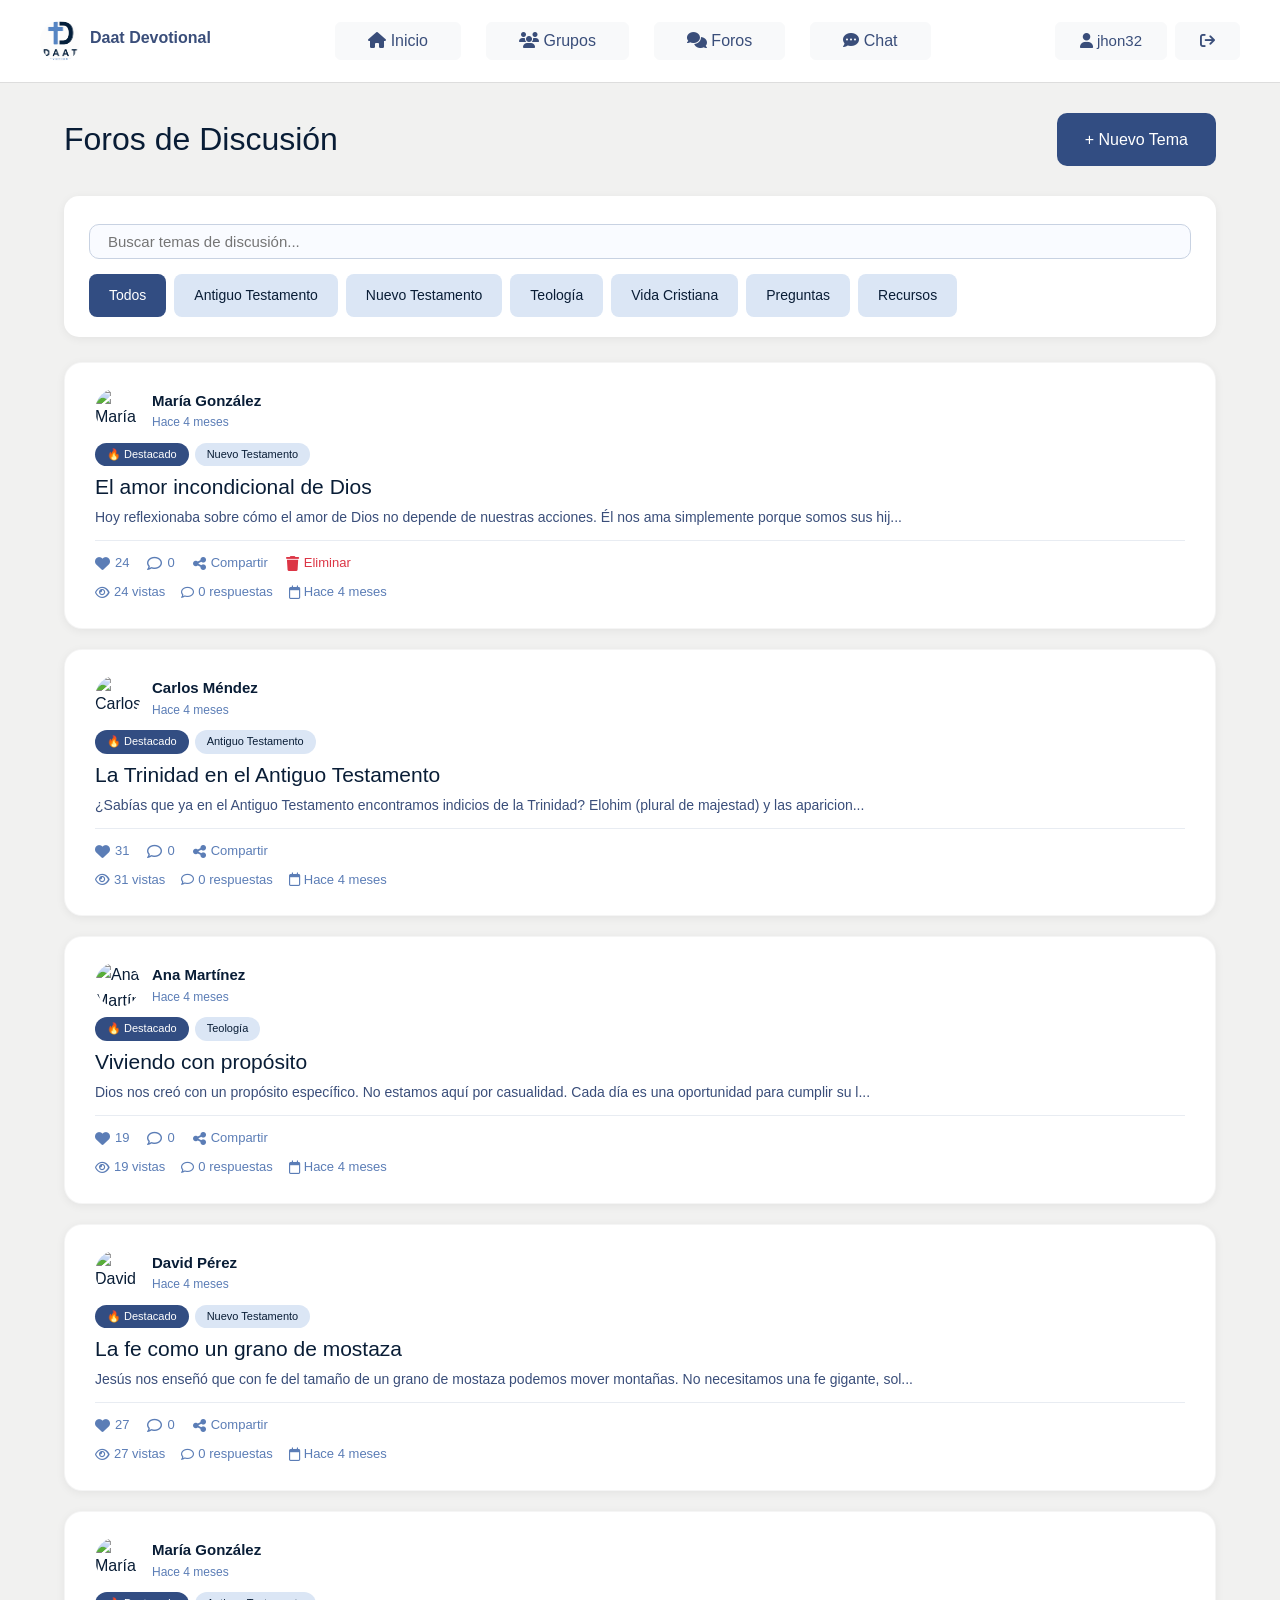
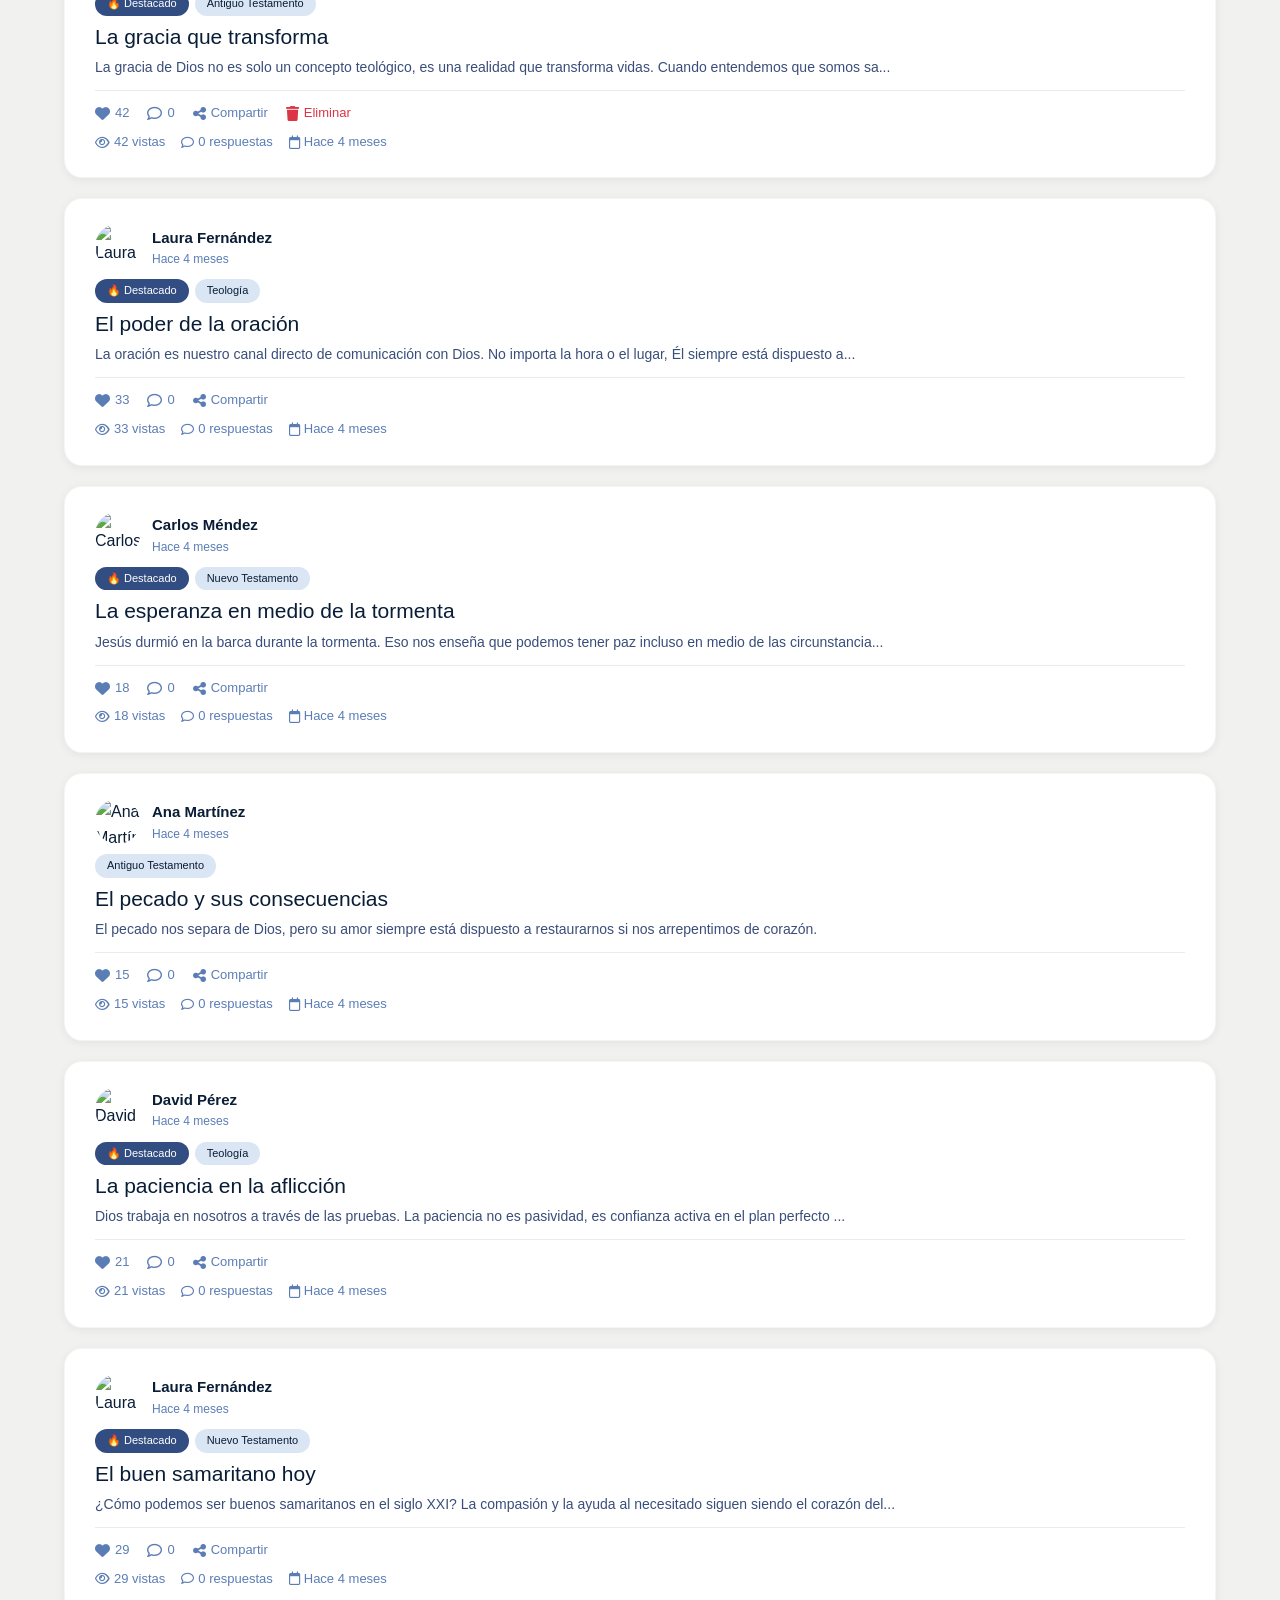
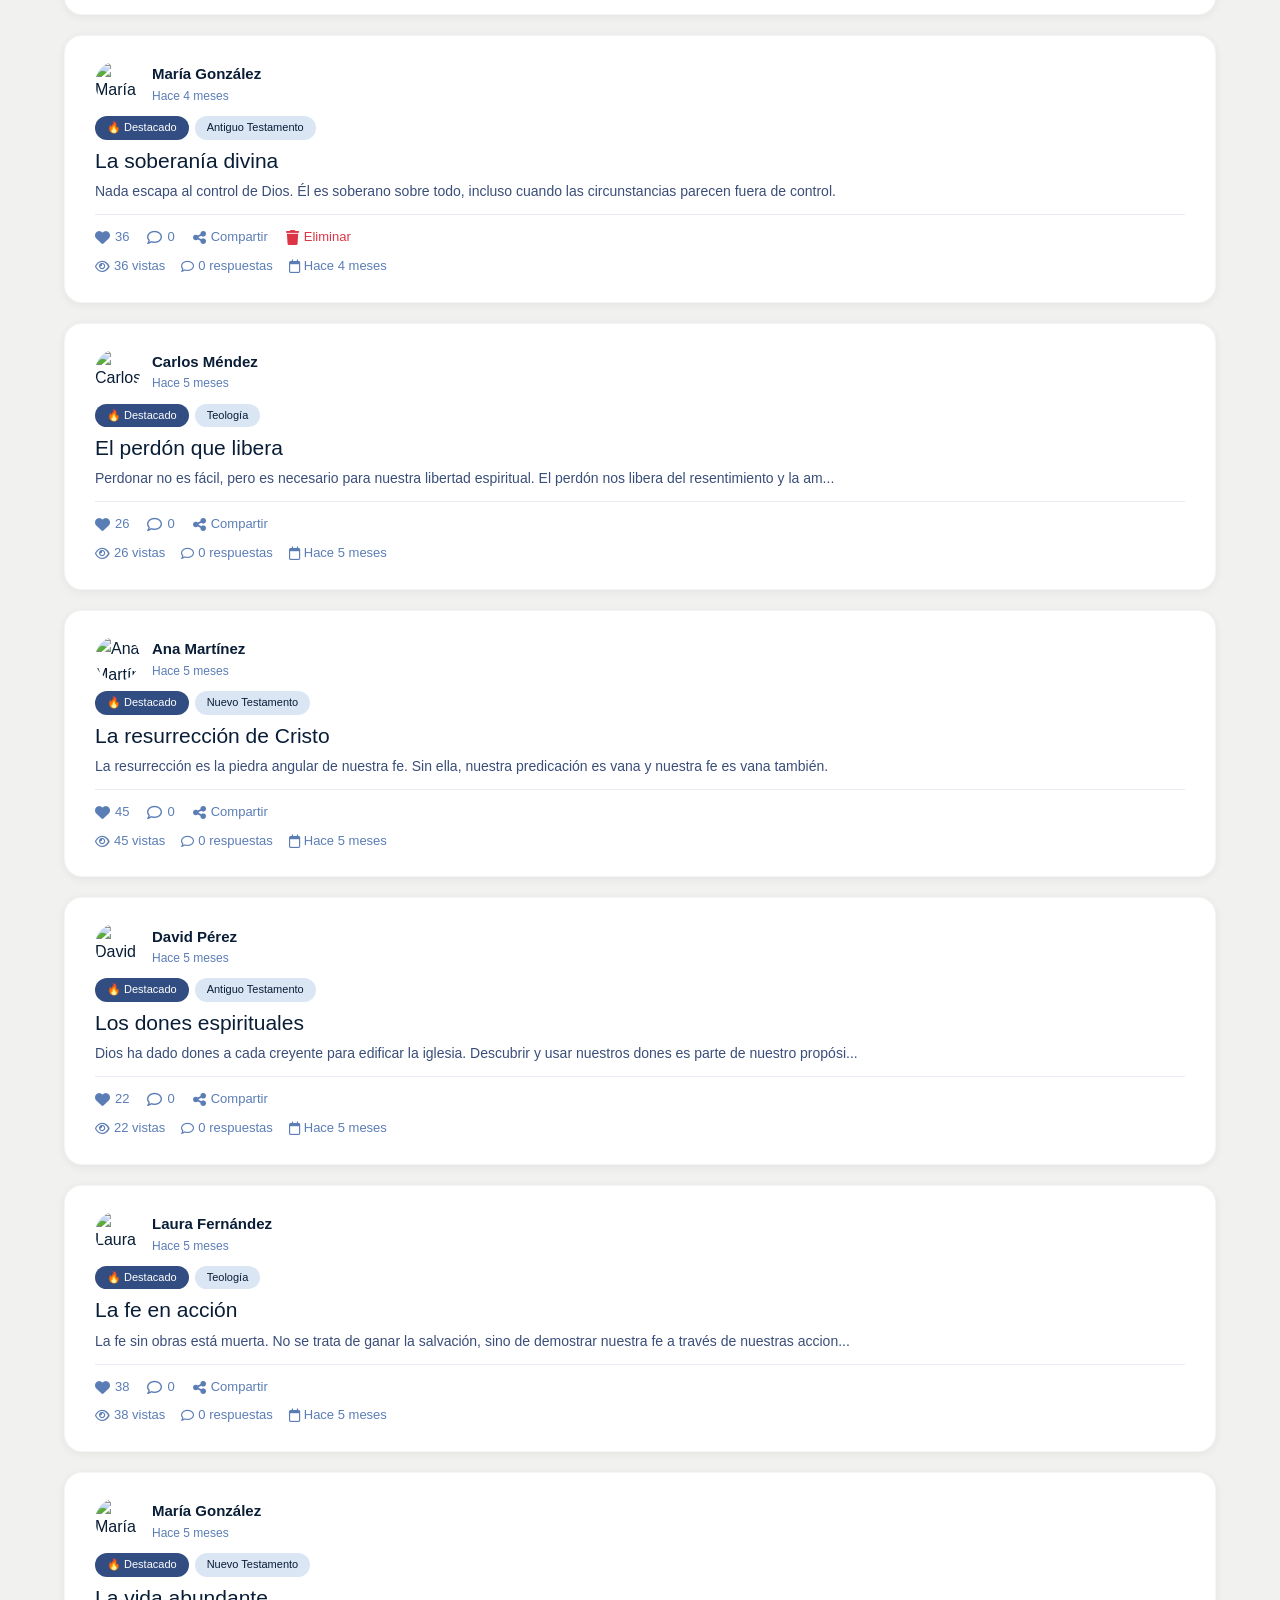
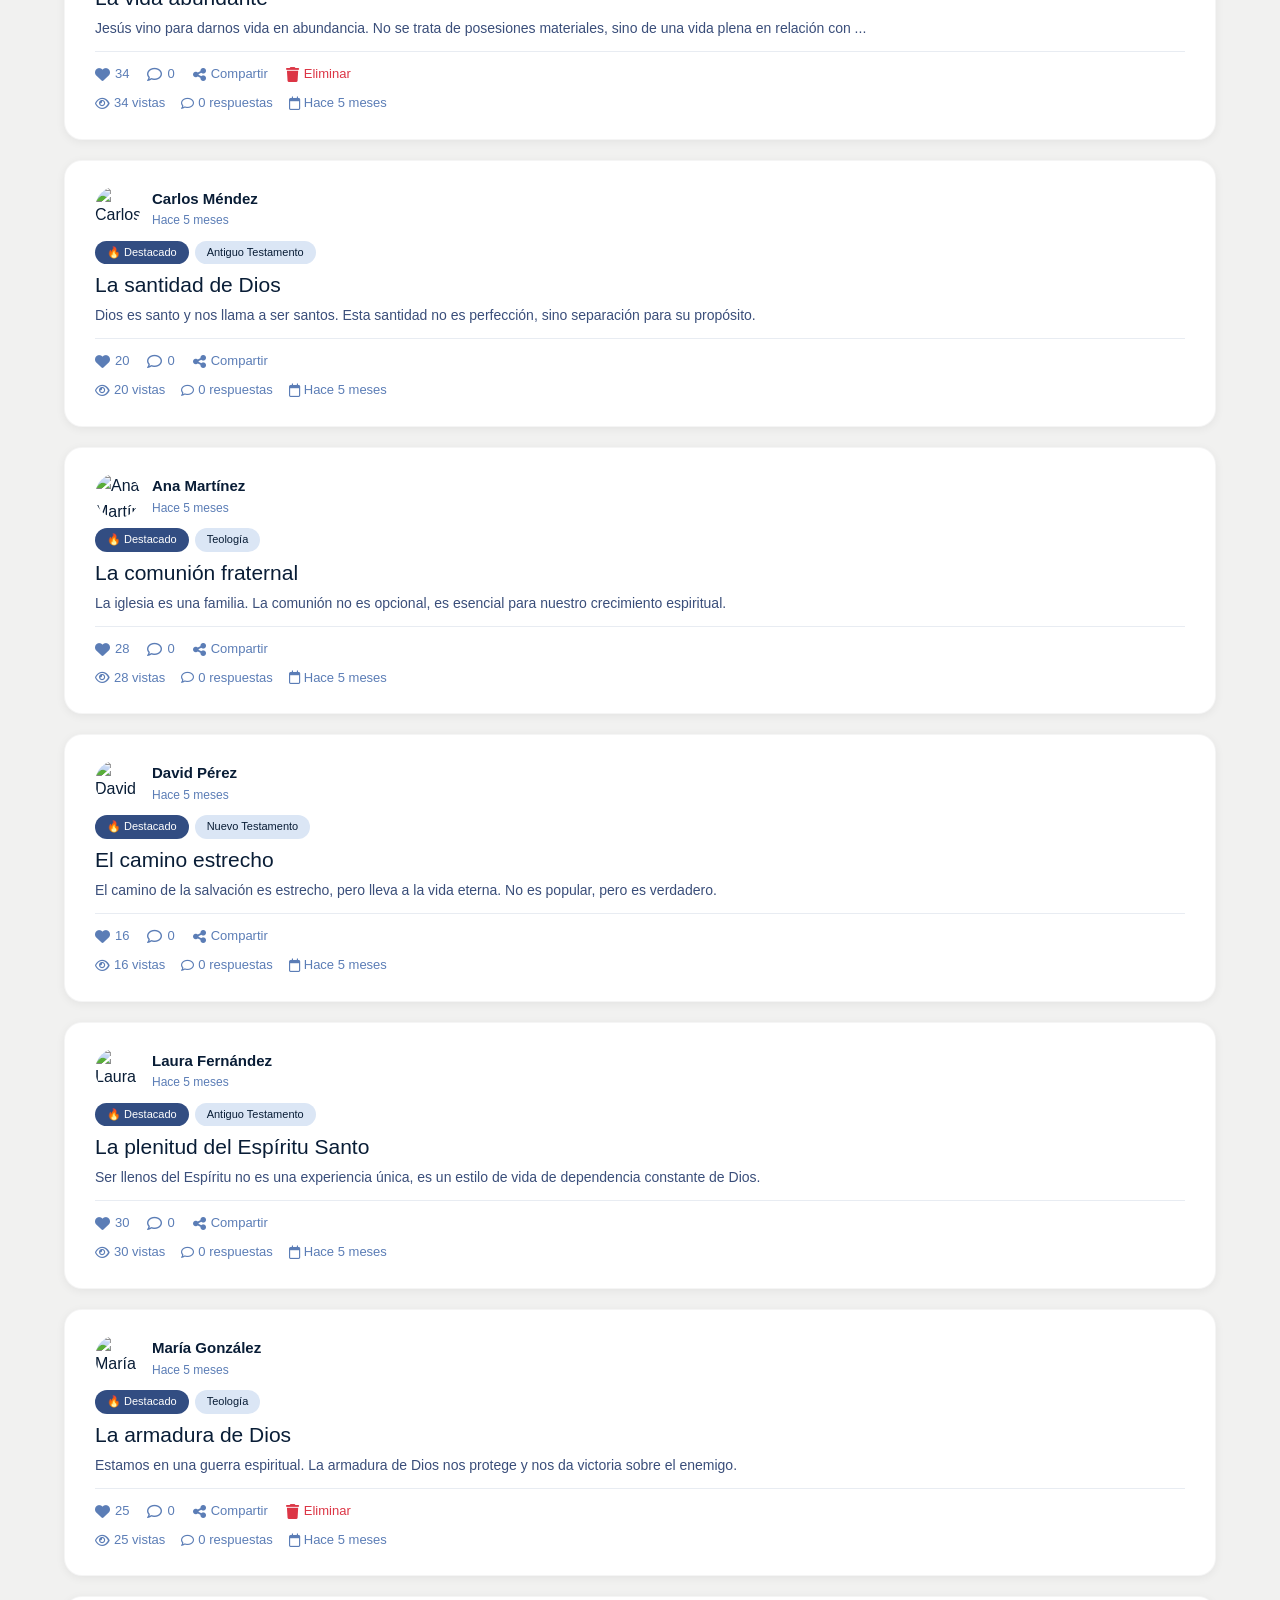
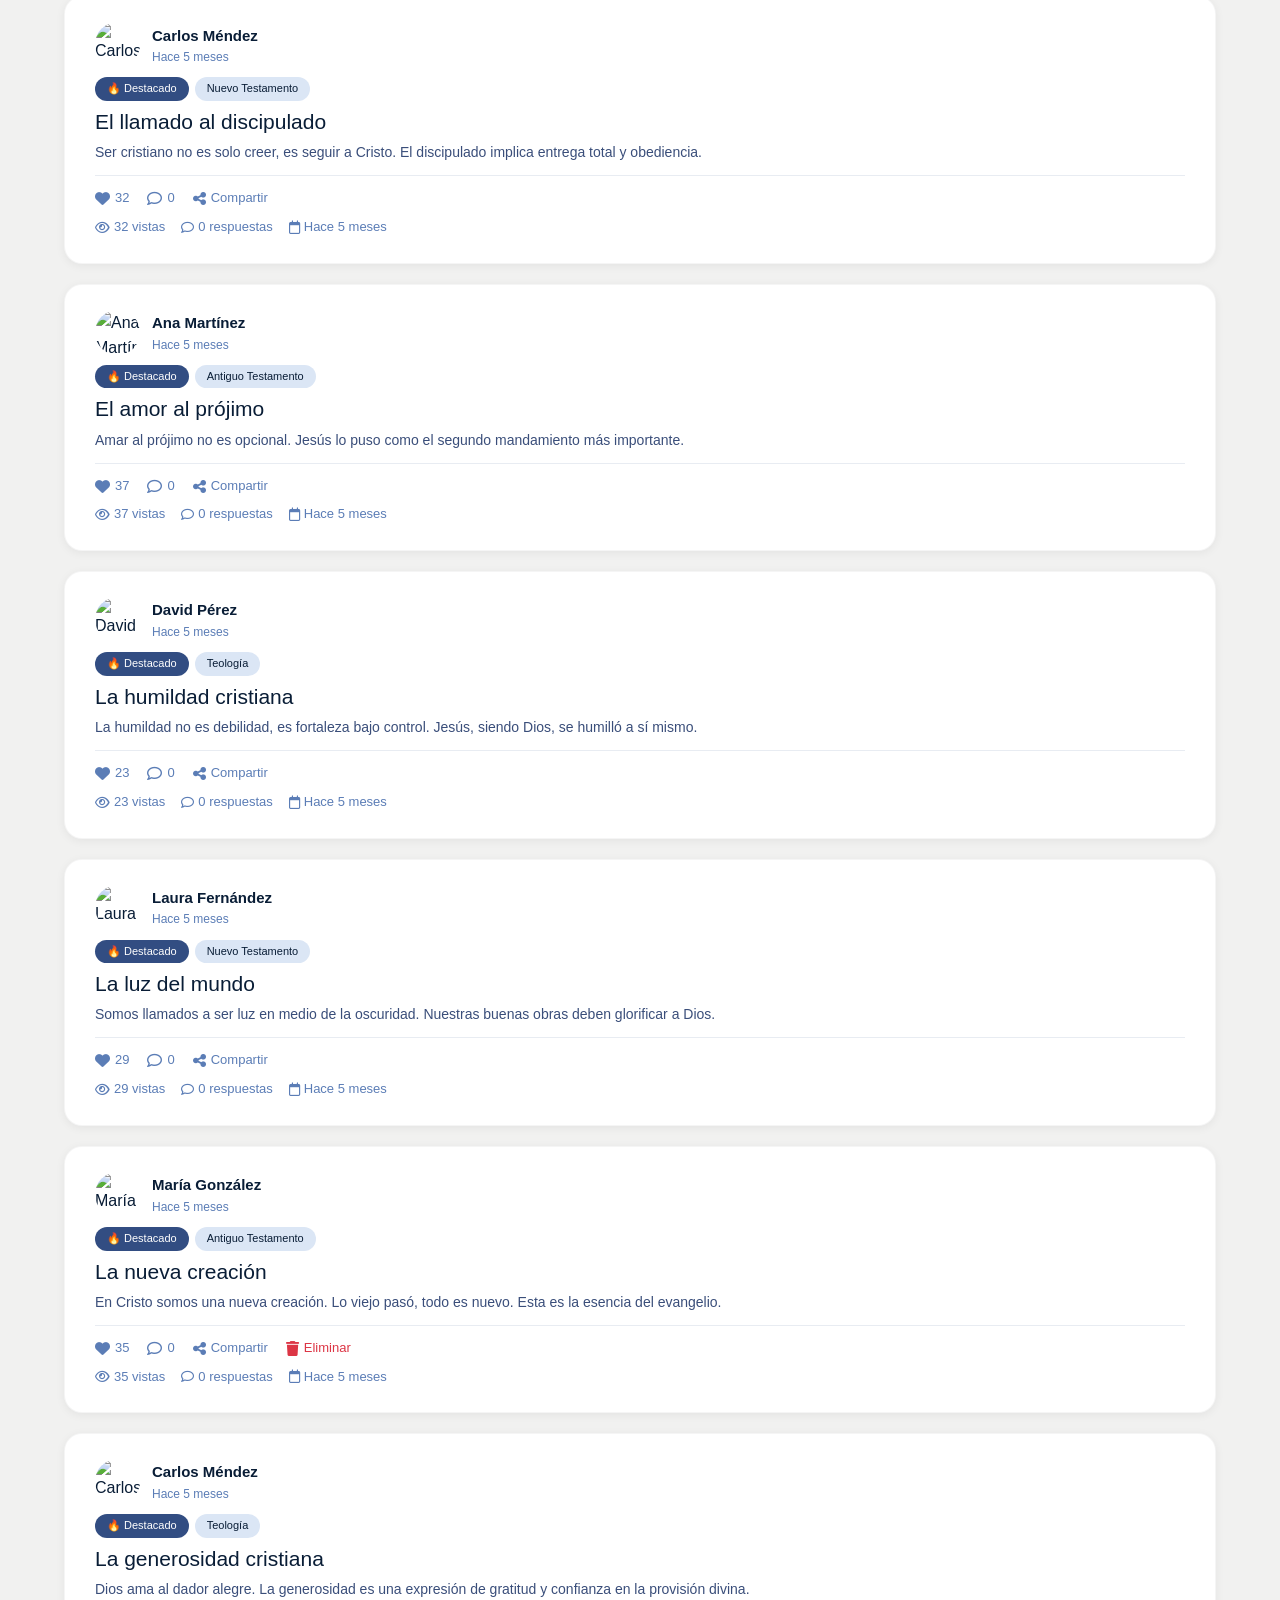
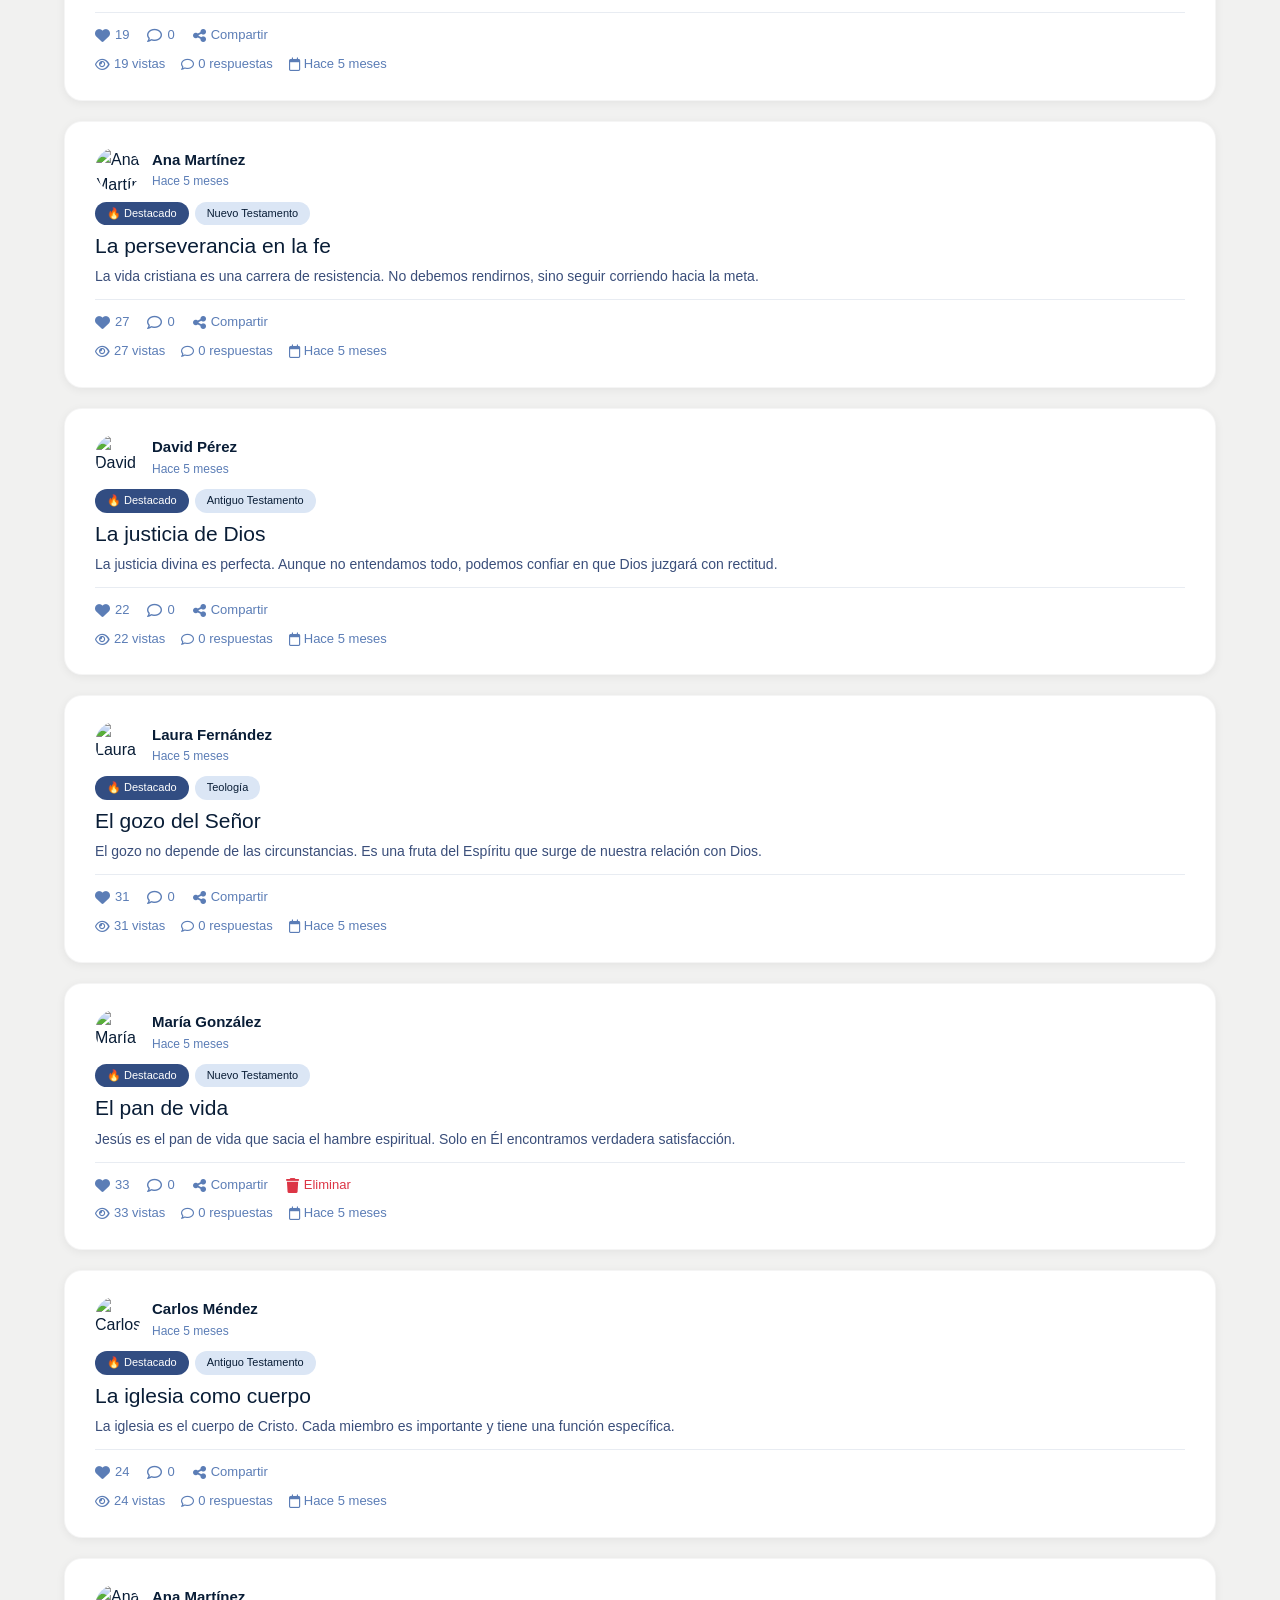
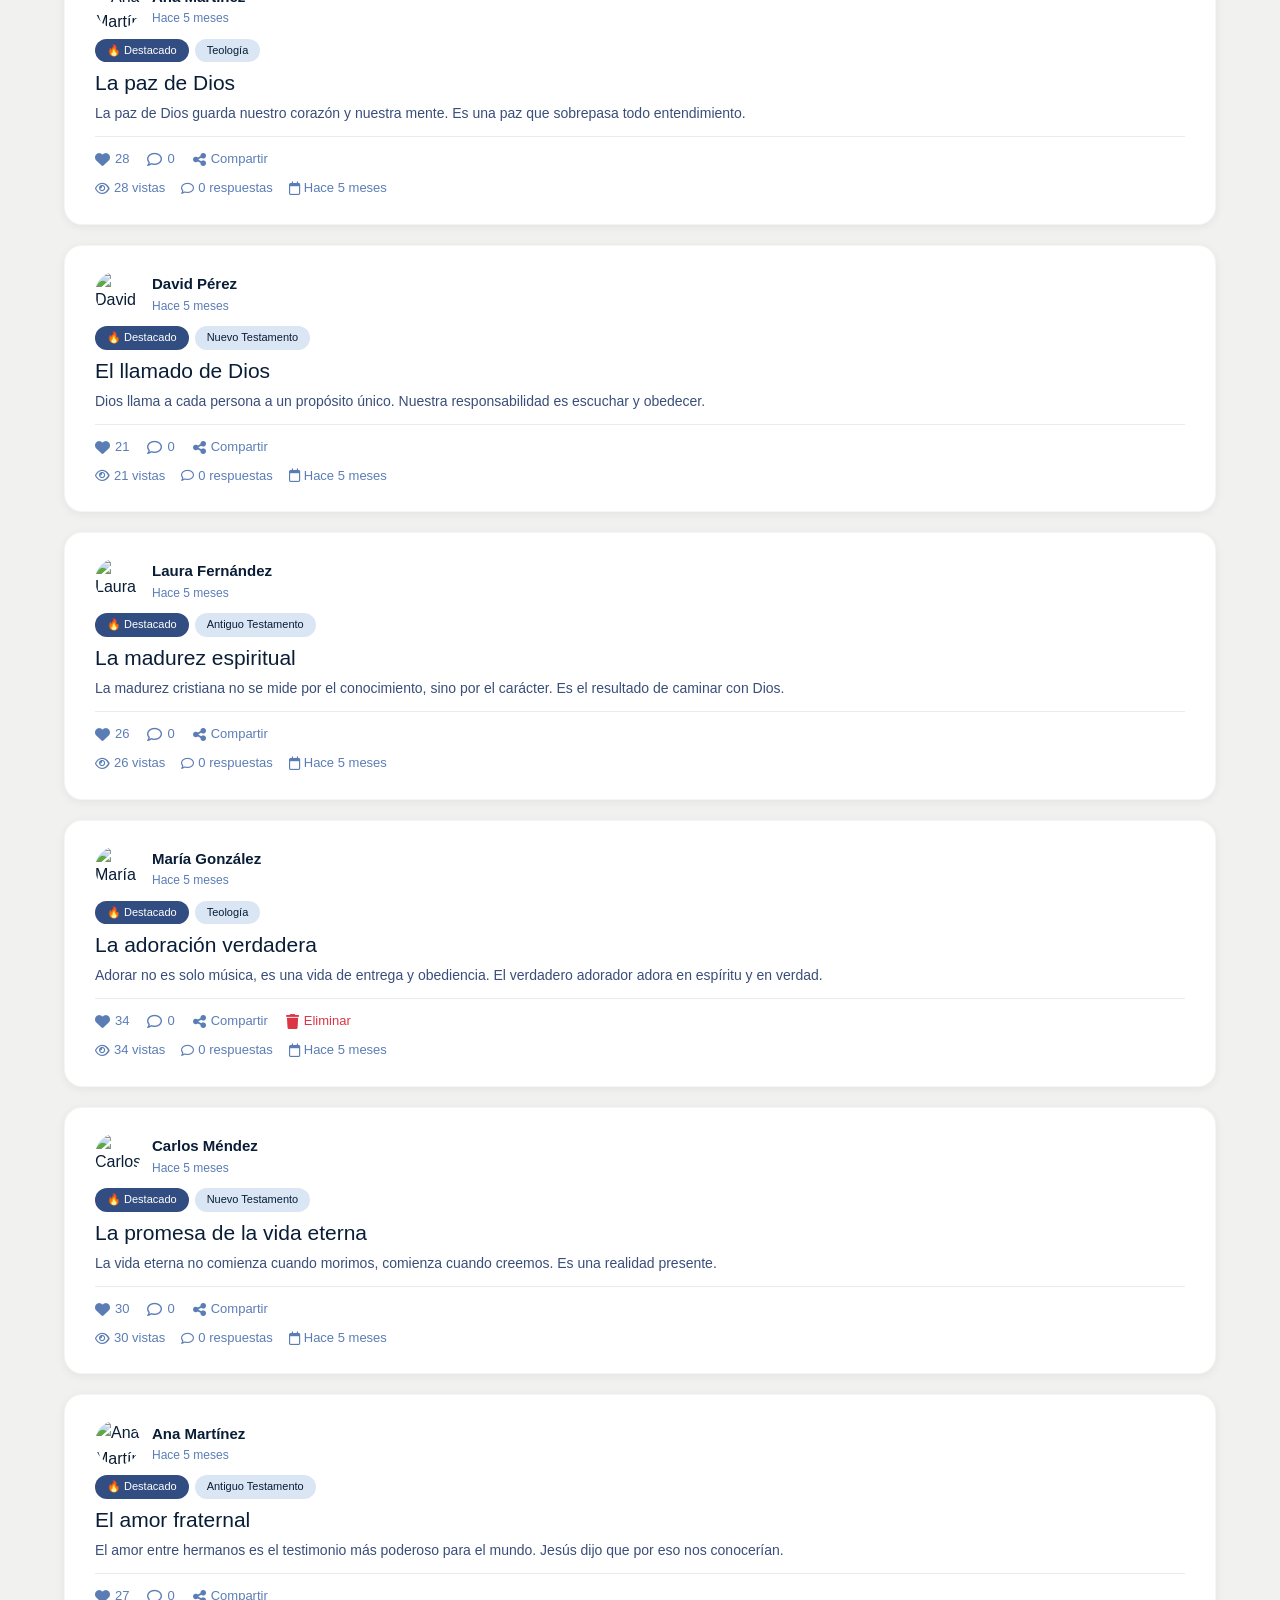
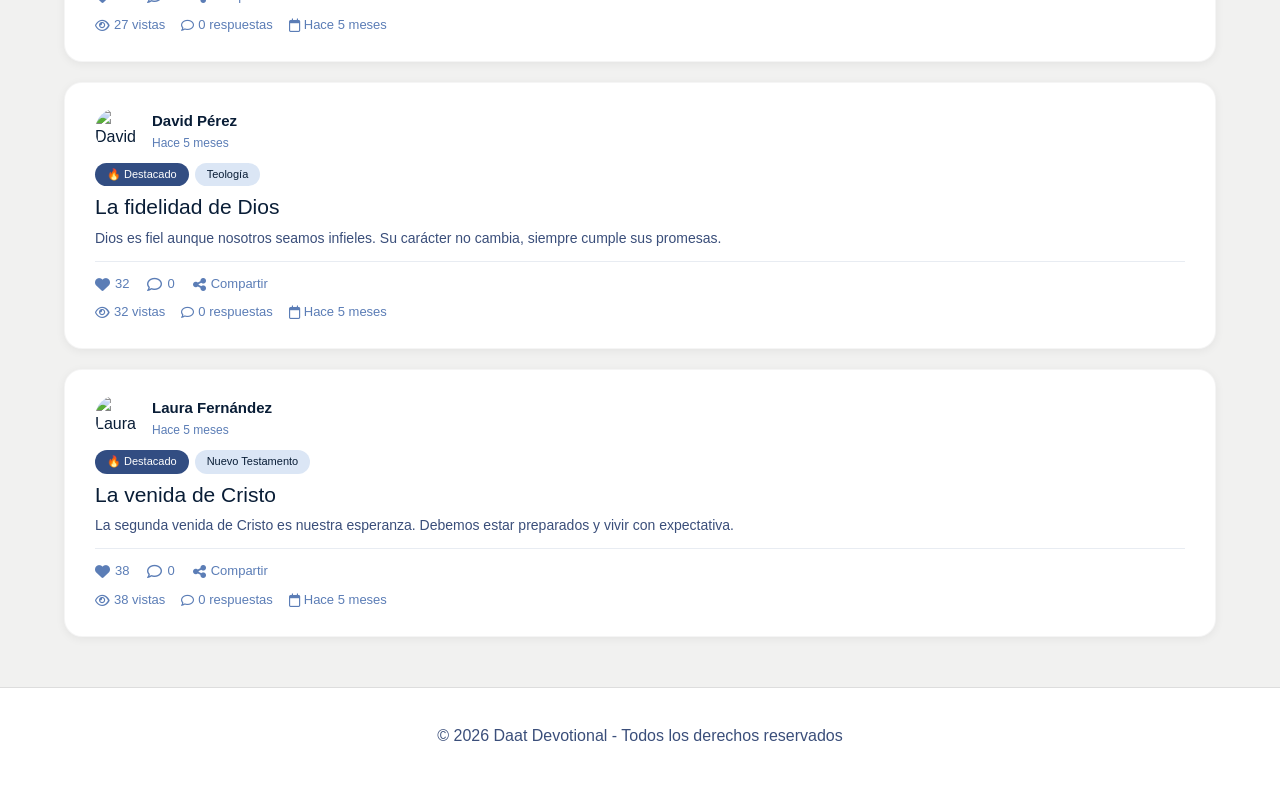
==== commit 945fd134: "feat: funcionalidad de comentar en la pagina de foros y nueva estructura en la presentacion de cada " ====
--- a/pages/feed/foros.html
+++ b/pages/feed/foros.html
@@ -12,6 +12,7 @@
     <link rel="stylesheet" href="../../css/foros.css">
     <link rel="stylesheet" href="https://cdnjs.cloudflare.com/ajax/libs/font-awesome/6.5.0/css/all.min.css">
     <link rel="stylesheet" href="https://cdn.jsdelivr.net/npm/sweetalert2@11/dist/sweetalert2.min.css">
+    <link rel="stylesheet" type="text/css" href="https://cdn.jsdelivr.net/npm/toastify-js/src/toastify.min.css">
 </head>
 
 <body>
@@ -33,7 +34,7 @@
         <div class="nav-usuario">
             <button type="button" class="btn btn-light">
                 <a href="../usuario/perfil.html">
-                    <i class="fa-solid fa-user"></i> jhon32
+                    <i class="fa-solid fa-user"></i> <span id="navUsuario">jhon32</span>
                 </a>
             </button>
             <button type="button" class="btn btn-light">
@@ -54,28 +55,48 @@
             <div class="buscador">
                 <input type="text" id="buscarTema" placeholder="Buscar temas de discusión...">
                 <div class="menu-filtro" id="filtrosForo">
-                    <button class="btn-activo">Todos</button>
-                    <button class="btn-inactivo">Antiguo Testamento</button>
-                    <button class="btn-inactivo">Nuevo Testamento</button>
-                    <button class="btn-inactivo">Teología</button>
-                    <button class="btn-inactivo">Vida Cristiana</button>
+                    <button class="btn-activo" data-filtro="Todos">Todos</button>
+                    <button class="btn-inactivo" data-filtro="Antiguo Testamento">Antiguo Testamento</button>
+                    <button class="btn-inactivo" data-filtro="Nuevo Testamento">Nuevo Testamento</button>
+                    <button class="btn-inactivo" data-filtro="Teología">Teología</button>
+                    <button class="btn-inactivo" data-filtro="Vida Cristiana">Vida Cristiana</button>
+                    <button class="btn-inactivo" data-filtro="Preguntas">Preguntas</button>
+                    <button class="btn-inactivo" data-filtro="Recursos">Recursos</button>
                 </div>
             </div>
 
-            <!-- Temas generados dinámicamente desde JSON/localStorage (Commit 2) -->
+            <!-- Temas generados dinámicamente -->
             <div id="listaTemas"></div>
         </section>
     </main>
 
+    <!-- Modal para ver tema y comentarios -->
+    <div class="modal fade modal-foro" id="modalTema" tabindex="-1" aria-labelledby="modalTemaLabel" aria-hidden="true">
+        <div class="modal-dialog modal-lg">
+            <div class="modal-content">
+                <div class="modal-header">
+                    <h5 class="modal-title" id="modalTemaLabel"><i class="fa-solid fa-comments"></i> Tema de discusión</h5>
+                    <button type="button" class="btn-close" data-bs-dismiss="modal" aria-label="Close"></button>
+                </div>
+                <div class="modal-body" id="modalTemaBody">
+                    <!-- Se llena dinámicamente -->
+                </div>
+                <div class="modal-footer">
+                    <button type="button" class="btn btn-secondary" data-bs-dismiss="modal">Cerrar</button>
+                </div>
+            </div>
+        </div>
+    </div>
+
     <footer>
         <p>&copy; 2026 Daat Devotional - Todos los derechos reservados</p>
     </footer>
+
     <script src="https://cdn.jsdelivr.net/npm/bootstrap@5.3.8/dist/js/bootstrap.bundle.min.js"
         integrity="sha384-FKyoEForCGlyvwx9Hj09JcYn3nv7wiPVlz7YYwJrWVcXK/BmnVDxM+D2scQbITxI"
         crossorigin="anonymous"></script>
     <script src="https://cdn.jsdelivr.net/npm/sweetalert2@11"></script>
     <script src="https://cdn.jsdelivr.net/npm/toastify-js"></script>
-    <link rel="stylesheet" type="text/css" href="https://cdn.jsdelivr.net/npm/toastify-js/src/toastify.min.css">
     <script src="../../js/storage.js"></script>
     <script src="../../js/common.js"></script>
     <script src="../../js/foros.js"></script>
--- a/css/general.css
+++ b/css/general.css
@@ -1,7 +1,21 @@
 /* ============================================================
-   BLOQUE 1: CONFIGURACIÓN GENERAL
-   Selector universal, body, fuente, fondo, color e interlineado.
-   ============================================================ */
+   BLOQUE 1: CONFIGURACIÓN GENERAL Y PALETA DE COLORES
+   ============================================================ */
+:root {
+    --color-primary: #324d82;
+    --color-primary-dark: #091d36;
+    --color-primary-light: #dbe6f5;
+    --color-secondary: #3a4e7a;
+    --color-accent: #5b7db6;
+    --color-bg: #f1f1f0;
+    --color-white: #ffffff;
+    --color-text: #091d36;
+    --color-text-light: #3a4e7a;
+    --color-danger: #dc3545;
+    --color-success: #198754;
+    --color-warning: #f18f01;
+}
+
 * {
     box-sizing: border-box;
     margin: 0;
@@ -17,8 +31,8 @@
     display: flex;
     flex-direction: column;
     font-family: 'Poppins', sans-serif;
-    background-color: #f1f1f0;
-    color: #091d36;
+    background-color: var(--color-bg);
+    color: var(--color-text);
     line-height: 1.6;
 }
 
@@ -28,36 +42,36 @@
 h1 {
     font-size: 32px;
     text-align: center;
-    color: #091d36;
+    color: var(--color-text);
     margin-top: 20px;
 }
 
 h2 {
     font-size: 22px;
-    color: #091d36;
+    color: var(--color-text);
     margin-top: 10px;
 }
 
 h3 {
     font-size: 16px;
-    color: #0f2b50;
+    color: var(--color-primary);
     margin: 0;
 }
 
 p {
-    color: #3a4e7a;
+    color: var(--color-text-light);
     font-size: 14px;
     margin-top: 10px;
     line-height: 1.6;
 }
 
 a {
-    color: #3a4e7a;
+    color: var(--color-text-light);
     text-decoration: none;
 }
 
 a:hover {
-    color: #091d36;
+    color: var(--color-text);
     text-decoration: underline;
 }
 
@@ -65,7 +79,7 @@
    BLOQUE 3: ELEMENTOS SEMÁNTICOS PRINCIPALES
    ============================================================ */
 header {
-    background-color: white;
+    background-color: var(--color-white);
     padding: 10px 15px;
     border-bottom: 1px solid #ddd;
 }
@@ -74,7 +88,7 @@
     display: flex;
     flex-direction: column;
     align-items: center;
-    background-color: white;
+    background-color: var(--color-white);
     padding: 10px 15px;
     border-bottom: 1px solid #ddd;
     gap: 10px;
@@ -92,7 +106,7 @@
 }
 
 article {
-    background-color: white;
+    background-color: var(--color-white);
     border-radius: 18px;
     padding: 20px;
     margin-top: 20px;
@@ -100,7 +114,7 @@
 }
 
 aside {
-    background-color: #f1f1f0;
+    background-color: var(--color-bg);
     padding: 15px;
     border-radius: 10px;
 }
@@ -108,21 +122,21 @@
 footer {
     text-align: center;
     padding: 20px 15px;
-    color: #3a4e7a;
-    background-color: white;
+    color: var(--color-text-light);
+    background-color: var(--color-white);
     border-top: 1px solid #ddd;
     margin-top: auto;
     font-size: 12px;
 }
 
 /* ============================================================
-   BLOQUE 4: MENÚ DE NAVEGACIÓN (MOBILE-FIRST)
+   BLOQUE 4: MENÚ DE NAVEGACIÓN
    ============================================================ */
 nav {
     display: flex;
     flex-direction: column;
     align-items: center;
-    background-color: white;
+    background-color: var(--color-white);
     padding: 10px 15px;
     border-bottom: 1px solid #ddd;
     gap: 10px;
@@ -134,7 +148,7 @@
     gap: 10px;
     font-size: 18px;
     font-weight: bold;
-    color: #0f2b50;
+    color: var(--color-primary);
 }
 
 .nav-links {
@@ -148,6 +162,13 @@
     font-size: 13px;
     padding: 6px 12px;
     white-space: nowrap;
+    color: var(--color-text-light);
+}
+
+.nav-links a:hover {
+    color: var(--color-primary-dark);
+    font-weight: bold;
+    text-decoration: none;
 }
 
 .nav-usuario {
@@ -159,6 +180,12 @@
 .nav-usuario a {
     font-size: 13px;
     padding: 6px 12px;
+    color: var(--color-text-light);
+}
+
+.nav-usuario a:hover {
+    color: var(--color-primary-dark);
+    text-decoration: none;
 }
 
 nav img {
@@ -167,17 +194,6 @@
     border-radius: 50px;
 }
 
-nav a {
-    text-decoration: none;
-    color: #3a4e7a;
-}
-
-nav a:hover {
-    color: #091d36;
-    font-weight: bold;
-    text-decoration: none;
-}
-
 /* ============================================================
    BLOQUE 5: IMÁGENES Y MULTIMEDIA
    ============================================================ */
@@ -194,7 +210,7 @@
 
 figcaption {
     font-size: 12px;
-    color: #5e83ba;
+    color: var(--color-accent);
     margin-top: 6px;
     font-style: italic;
 }
@@ -209,7 +225,7 @@
 label {
     display: block;
     margin-top: 20px;
-    color: #091d36;
+    color: var(--color-text);
     font-size: 13px;
     font-weight: 600;
 }
@@ -222,7 +238,7 @@
     padding: 0 10px;
     font-size: 14px;
     font-family: Poppins, sans-serif;
-    color: #091d36;
+    color: var(--color-text);
     background-color: #f9fbff;
 }
 
@@ -242,8 +258,8 @@
 
 input:focus, textarea:focus, select:focus {
     outline: none;
-    border-color: #3a4e7a;
-    box-shadow: 0 0 4px rgba(58, 78, 122, 0.3);
+    border-color: var(--color-primary);
+    box-shadow: 0 0 4px rgba(50, 77, 130, 0.3);
 }
 
 button {
@@ -265,15 +281,15 @@
     width: 100%;
     height: 38px;
     border-radius: 5px;
-    background-color: #3a4e7a;
-    color: #f1f1f0;
+    background-color: var(--color-primary);
+    color: var(--color-white);
     text-align: center;
     margin-top: 20px;
     font-size: 14px;
 }
 
 form button:hover {
-    background-color: #091d36;
+    background-color: var(--color-primary-dark);
     transform: scale(1.03);
 }
 
@@ -284,15 +300,15 @@
     border-collapse: collapse;
     width: 100%;
     margin-top: 15px;
-    background-color: white;
+    background-color: var(--color-white);
     border-radius: 10px;
     overflow: hidden;
     box-shadow: 0 0 8px rgba(0, 0, 0, 0.06);
 }
 
 thead {
-    background-color: #3a4e7a;
-    color: white;
+    background-color: var(--color-primary);
+    color: var(--color-white);
 }
 
 th, td {
@@ -306,30 +322,48 @@
 }
 
 tbody tr:hover {
-    background-color: #dbe6f5;
-}
-
-/* ============================================================
-   BLOQUE 8: MEDIA QUERIES (MOBILE-FIRST)
-   ============================================================ */
-
-/* Tablets y pantallas medianas */
+    background-color: var(--color-primary-light);
+}
+
+/* ============================================================
+   BLOQUE 8: BOTONES UTILITARIOS (usando la paleta)
+   ============================================================ */
+.btn-primary-custom {
+    background-color: var(--color-primary);
+    color: var(--color-white);
+}
+
+.btn-primary-custom:hover {
+    background-color: var(--color-primary-dark);
+}
+
+.btn-secondary-custom {
+    background-color: var(--color-primary-light);
+    color: var(--color-text);
+}
+
+.btn-secondary-custom:hover {
+    background-color: var(--color-accent);
+    color: var(--color-white);
+}
+
+.btn-danger-custom {
+    background-color: var(--color-danger);
+    color: var(--color-white);
+}
+
+.btn-danger-custom:hover {
+    background-color: #a71d2a;
+}
+
+/* ============================================================
+   BLOQUE 9: MEDIA QUERIES (MOBILE-FIRST)
+   ============================================================ */
 @media (min-width: 768px) {
-    h1 {
-        font-size: 40px;
-    }
-    
-    h2 {
-        font-size: 24px;
-    }
-    
-    h3 {
-        font-size: 18px;
-    }
-    
-    p {
-        font-size: 16px;
-    }
+    h1 { font-size: 40px; }
+    h2 { font-size: 24px; }
+    h3 { font-size: 18px; }
+    p { font-size: 16px; }
     
     main {
         width: 90%;
@@ -361,11 +395,8 @@
     }
 }
 
-/* Escritorio y pantallas grandes */
 @media (min-width: 992px) {
-    h1 {
-        font-size: 50px;
-    }
+    h1 { font-size: 50px; }
     
     main {
         width: 90%;
--- a/css/foros.css
+++ b/css/foros.css
@@ -14,19 +14,19 @@
     flex-direction: column;
     align-items: center;
     gap: 15px;
-    margin-bottom: 20px;
+    margin-bottom: 25px;
 }
 
 .titulo-seccion h1 {
-    color: #0f2b50;
+    color: var(--color-text);
     font-size: 26px;
     text-align: center;
     margin: 0;
 }
 
 .btn-nuevo {
-    background: #324d82;
-    color: white;
+    background: var(--color-primary);
+    color: var(--color-white);
     border: none;
     padding: 12px 20px;
     border-radius: 10px;
@@ -34,28 +34,36 @@
     cursor: pointer;
     width: 100%;
     max-width: 200px;
+    transition: background 0.3s;
 }
 
 .btn-nuevo:hover {
-    background: #091d36;
+    background: var(--color-primary-dark);
 }
 
 /* ============================================================
    BLOQUE 3: BUSCADOR Y FILTROS
    ============================================================ */
 .buscador {
-    background: white;
-    padding: 15px;
+    background: var(--color-white);
+    padding: 15px 20px;
     border-radius: 15px;
-    box-shadow: 0 0 8px rgba(0, 0, 0, 0.08);
+    box-shadow: 0 2px 10px rgba(0, 0, 0, 0.06);
+    margin-bottom: 25px;
 }
 
 .buscador input {
     width: 100%;
-    padding: 12px;
+    padding: 12px 15px;
     border: 1px solid #c8d2e2;
     border-radius: 10px;
     font-size: 14px;
+    transition: border-color 0.3s;
+}
+
+.buscador input:focus {
+    outline: none;
+    border-color: var(--color-primary);
 }
 
 .menu-filtro {
@@ -67,169 +75,403 @@
 
 .menu-filtro button {
     border: none;
-    padding: 10px 16px;
+    padding: 8px 16px;
     border-radius: 8px;
     cursor: pointer;
     font-size: 13px;
+    transition: all 0.3s;
 }
 
 .menu-filtro button:hover {
-    background: #3a4e7a;
-    color: white;
+    opacity: 0.85;
 }
 
 .btn-activo {
-    background: #324d82;
-    color: white;
+    background: var(--color-primary);
+    color: var(--color-white);
 }
 
 .btn-inactivo {
-    background: #dbe6f5;
-    color: #1f2d4d;
-}
-
-/* ============================================================
-   BLOQUE 4: TEMAS DEL FORO 
-   ============================================================ */
-.card {
-    background: white;
-    border: 2px solid #5b7db6;
+    background: var(--color-primary-light);
+    color: var(--color-text);
+}
+
+/* ============================================================
+   BLOQUE 4: TARJETAS DE TEMAS (FORO)
+   ============================================================ */
+.card-tema {
+    background: var(--color-white);
+    border-radius: 18px;
+    padding: 20px;
+    margin-bottom: 20px;
+    box-shadow: 0 2px 10px rgba(0, 0, 0, 0.06);
+    transition: transform 0.3s, box-shadow 0.3s;
+    border: 1px solid rgba(0, 0, 0, 0.04);
+    cursor: pointer;
+}
+
+.card-tema:hover {
+    transform: translateY(-3px);
+    box-shadow: 0 8px 25px rgba(0, 0, 0, 0.1);
+}
+
+.card-tema .tema-header {
+    display: flex;
+    align-items: center;
+    gap: 12px;
+    margin-bottom: 10px;
+}
+
+.card-tema .tema-header img {
+    width: 45px;
+    height: 45px;
+    border-radius: 50%;
+    object-fit: cover;
+}
+
+.card-tema .tema-header .tema-autor {
+    flex: 1;
+}
+
+.card-tema .tema-header .tema-autor strong {
+    color: var(--color-text);
+    font-size: 15px;
+}
+
+.card-tema .tema-header .tema-autor .tema-fecha {
+    color: var(--color-accent);
+    font-size: 12px;
+}
+
+.card-tema .tema-etiquetas {
+    display: flex;
+    flex-wrap: wrap;
+    gap: 6px;
+    margin-bottom: 8px;
+}
+
+.card-tema .tema-etiquetas .etiqueta {
+    background: var(--color-primary-light);
+    padding: 3px 12px;
+    border-radius: 20px;
+    font-size: 11px;
+    color: var(--color-text);
+    font-weight: 500;
+}
+
+/* Destacado: usando color primario en vez de naranja */
+.card-tema .tema-etiquetas .etiqueta.destacado {
+    background: var(--color-primary);
+    color: var(--color-white);
+}
+
+.card-tema h2 {
+    color: var(--color-text);
+    font-size: 18px;
+    margin: 0 0 8px 0;
+}
+
+.card-tema .tema-resumen {
+    color: var(--color-text-light);
+    font-size: 14px;
+    margin: 0 0 12px 0;
+    line-height: 1.5;
+    display: -webkit-box;
+    -webkit-line-clamp: 2;
+    -webkit-box-orient: vertical;
+    overflow: hidden;
+}
+
+.card-tema .tema-acciones {
+    display: flex;
+    flex-wrap: wrap;
+    gap: 18px;
+    align-items: center;
+    padding-top: 12px;
+    border-top: 1px solid #e8ecf2;
+}
+
+.card-tema .tema-acciones .accion {
+    display: flex;
+    align-items: center;
+    gap: 5px;
+    font-size: 13px;
+    color: var(--color-accent);
+    cursor: pointer;
+    transition: color 0.2s;
+}
+
+.card-tema .tema-acciones .accion:hover {
+    color: var(--color-text);
+}
+
+.card-tema .tema-acciones .accion.liked {
+    color: var(--color-danger);
+}
+
+.card-tema .tema-acciones .accion.eliminar {
+    color: var(--color-danger);
+}
+
+.card-tema .tema-acciones .accion.eliminar:hover {
+    color: #a71d2a;
+}
+
+.card-tema .tema-acciones .accion i {
+    font-size: 15px;
+}
+
+.card-tema .tema-acciones .accion .contador {
+    font-weight: 500;
+}
+
+.card-tema .tema-info {
+    display: flex;
+    flex-wrap: wrap;
+    gap: 12px;
+    font-size: 12px;
+    color: var(--color-accent);
+    margin-top: 8px;
+}
+
+.card-tema .tema-info span {
+    display: flex;
+    align-items: center;
+    gap: 4px;
+}
+
+/* ============================================================
+   BLOQUE 5: MODAL DE TEMA
+   ============================================================ */
+.modal-foro .modal-body {
+    padding: 20px 25px;
+}
+
+.modal-foro .tema-detalle {
+    margin-bottom: 20px;
+    padding-bottom: 20px;
+    border-bottom: 1px solid #e8ecf2;
+}
+
+.modal-foro .tema-detalle h3 {
+    color: var(--color-text);
+    font-size: 22px;
+    margin: 0 0 10px 0;
+}
+
+.modal-foro .tema-detalle .tema-contenido {
+    color: var(--color-text-light);
+    font-size: 15px;
+    line-height: 1.7;
+}
+
+.modal-foro .tema-detalle .tema-versiculo {
+    background: var(--color-primary-light);
+    padding: 15px 20px;
+    border-left: 5px solid var(--color-primary);
+    border-radius: 8px;
+    margin-top: 12px;
+    font-style: italic;
+    color: var(--color-text);
+}
+
+.modal-foro .tema-detalle .tema-versiculo .referencia {
+    font-style: normal;
+    font-weight: 700;
+    margin-top: 6px;
+}
+
+.modal-foro .tema-detalle .tema-imagen {
+    width: 100%;
+    max-height: 300px;
+    object-fit: cover;
+    border-radius: 12px;
+    margin-top: 12px;
+}
+
+.modal-foro .tema-comentarios {
+    margin-top: 20px;
+}
+
+.modal-foro .tema-comentarios h6 {
+    color: var(--color-text);
+    font-size: 16px;
+    margin-bottom: 15px;
+}
+
+.modal-foro .tema-comentarios .comentario {
+    background: #f8f9fc;
+    padding: 12px 15px;
+    border-radius: 12px;
+    margin-bottom: 10px;
+}
+
+.modal-foro .tema-comentarios .comentario .comentario-header {
+    display: flex;
+    justify-content: space-between;
+    align-items: center;
+    margin-bottom: 4px;
+}
+
+.modal-foro .tema-comentarios .comentario .comentario-header strong {
+    color: var(--color-text);
+    font-size: 13px;
+}
+
+.modal-foro .tema-comentarios .comentario .comentario-header .comentario-fecha {
+    color: var(--color-accent);
+    font-size: 11px;
+}
+
+.modal-foro .tema-comentarios .comentario .comentario-texto {
+    color: var(--color-text-light);
+    font-size: 14px;
+    margin: 0;
+}
+
+.modal-foro .tema-comentarios .comentario .btn-eliminar-comentario {
+    background: none;
+    border: none;
+    color: var(--color-danger);
+    font-size: 12px;
+    cursor: pointer;
+    padding: 2px 8px;
+    border-radius: 4px;
+}
+
+.modal-foro .tema-comentarios .comentario .btn-eliminar-comentario:hover {
+    background: #f8d7da;
+}
+
+.modal-foro .form-comentario {
+    display: flex;
+    gap: 10px;
+    margin-top: 15px;
+}
+
+.modal-foro .form-comentario input {
+    flex: 1;
+    padding: 10px 15px;
+    border: 1px solid #c8d2e2;
+    border-radius: 10px;
+    font-size: 14px;
+}
+
+.modal-foro .form-comentario input:focus {
+    outline: none;
+    border-color: var(--color-primary);
+}
+
+.modal-foro .form-comentario button {
+    background: var(--color-primary);
+    color: var(--color-white);
+    border: none;
+    padding: 10px 20px;
+    border-radius: 10px;
+    cursor: pointer;
+    transition: background 0.3s;
+    white-space: nowrap;
+}
+
+.modal-foro .form-comentario button:hover {
+    background: var(--color-primary-dark);
+}
+
+/* ============================================================
+   SIN RESULTADOS
+   ============================================================ */
+.sin-resultados {
+    text-align: center;
+    padding: 50px 20px;
+    color: var(--color-accent);
+    background: var(--color-white);
     border-radius: 15px;
-    padding: 20px;
-    margin-top: 20px;
-    display: flex;
-    flex-direction: column;
-    align-items: center;
-    text-align: center;
-    gap: 12px;
-}
-
-.card img {
-    width: 50px;
-    height: 50px;
-    border-radius: 50%;
-}
-
-.card-body, .card-contenido {
-    flex: 1;
-    width: 100%;
-}
-
-.etiquetas {
-    margin-bottom: 8px;
-    display: flex;
-    flex-wrap: wrap;
-    justify-content: center;
-    gap: 6px;
-}
-
-.btn-etiqueta {
-    background: #dbe6f5;
-    border: none;
-    padding: 5px 10px;
-    border-radius: 20px;
-    font-size: 12px;
-    cursor: pointer;
-}
-
-.card-body h2, .card-contenido h2 {
-    color: #0f2b50;
-    font-size: 16px;
-    margin: 8px 0;
-}
-
-.card-body p, .card-contenido p {
-    color: #4d5d78;
-    font-size: 13px;
-    margin: 8px 0;
-}
-
-.tema-meta {
-    color: #5a78a5;
-    font-size: 12px;
-    margin-top: 8px;
-}
-
-/* ============================================================
-   MEDIA QUERIES 
-   ============================================================ */
-
-/* Tablets y pantallas medianas */
+}
+
+.sin-resultados i {
+    font-size: 40px;
+    margin-bottom: 15px;
+    display: block;
+}
+
+/* ============================================================
+   MEDIA QUERIES
+   ============================================================ */
+
 @media (min-width: 768px) {
     .titulo-seccion {
         flex-direction: row;
         justify-content: space-between;
         margin-bottom: 30px;
     }
-    
+
     .titulo-seccion h1 {
         font-size: 32px;
         text-align: left;
     }
-    
+
     .btn-nuevo {
         width: auto;
-        padding: 15px 25px;
+        padding: 14px 28px;
         font-size: 16px;
     }
-    
+
     .buscador {
+        padding: 20px 25px;
+    }
+
+    .buscador input {
+        padding: 14px 18px;
+        font-size: 15px;
+    }
+
+    .menu-filtro button {
+        padding: 10px 20px;
+        font-size: 14px;
+    }
+
+    .card-tema {
         padding: 25px;
-        border-radius: 18px;
-    }
-    
-    .buscador input {
-        padding: 15px;
-        font-size: 16px;
-    }
-    
-    .menu-filtro button {
-        padding: 12px 20px;
-        font-size: 14px;
-    }
-    
-    .card {
-        flex-direction: row;
-        text-align: left;
-        padding: 25px;
-        border-radius: 18px;
-        gap: 15px;
-    }
-    
-    .card img {
-        width: 55px;
-        height: 55px;
-    }
-    
-    .etiquetas {
-        justify-content: flex-start;
-    }
-    
-    .card-body h2, .card-contenido h2 {
-        font-size: 18px;
-    }
-    
-    .card-body p, .card-contenido p {
-        font-size: 14px;
-    }
-    
-    .tema-meta {
+    }
+
+    .card-tema h2 {
+        font-size: 20px;
+    }
+
+    .card-tema .tema-info {
         font-size: 13px;
-    }
-}
-
-/* Escritorio y pantallas grandes */
+        gap: 16px;
+    }
+}
+
 @media (min-width: 992px) {
-    .titulo-seccion h1 {
-        font-size: 32px;
-    }
-    
-    .card {
-        padding: 25px;
-    }
-    
-    .btn-etiqueta {
-        padding: 6px 12px;
-        font-size: 13px;
+    .card-tema {
+        padding: 25px 30px;
+    }
+
+    .card-tema h2 {
+        font-size: 21px;
+    }
+
+    .modal-foro .modal-body {
+        padding: 25px 30px;
+    }
+}
+
+@media (max-width: 480px) {
+    .card-tema {
+        padding: 16px;
+    }
+
+    .card-tema .tema-acciones {
+        gap: 12px;
+    }
+
+    .card-tema .tema-acciones .accion {
+        font-size: 12px;
+    }
+
+    .modal-foro .form-comentario {
+        flex-direction: column;
     }
 }
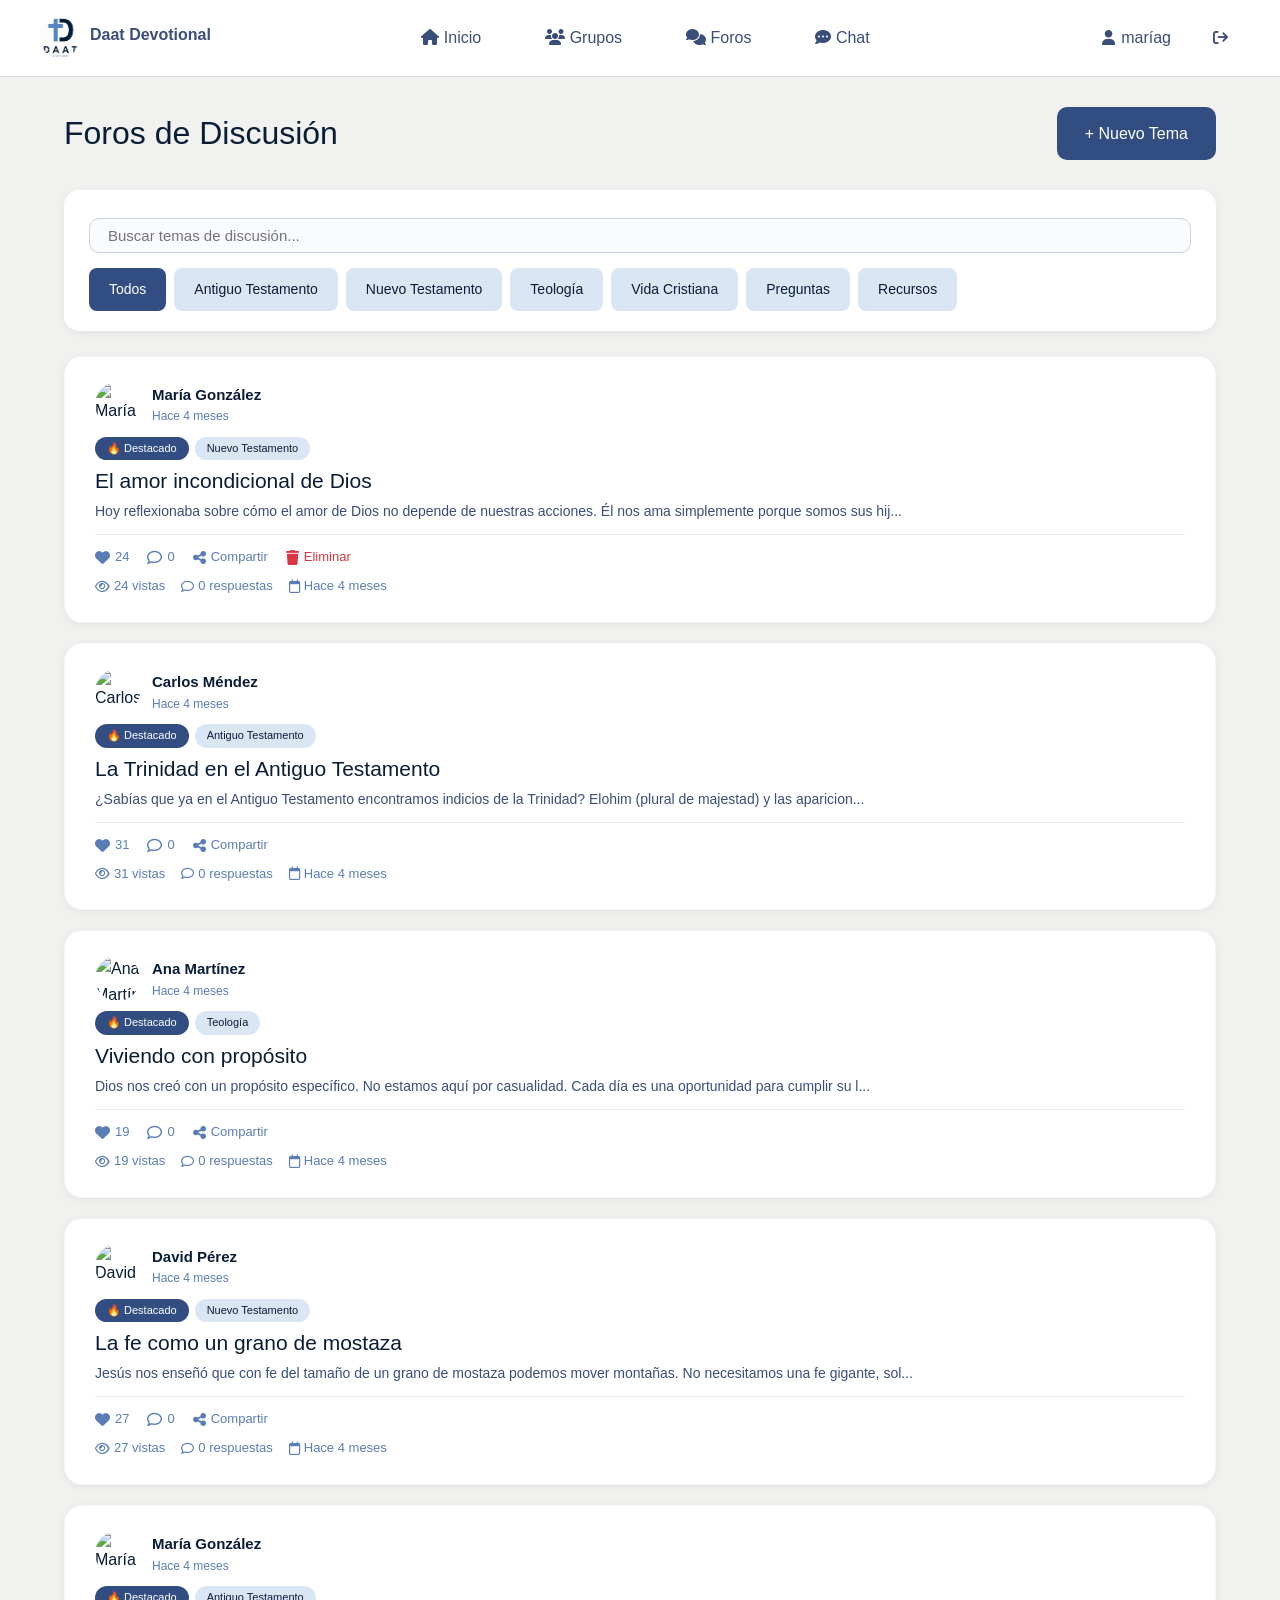
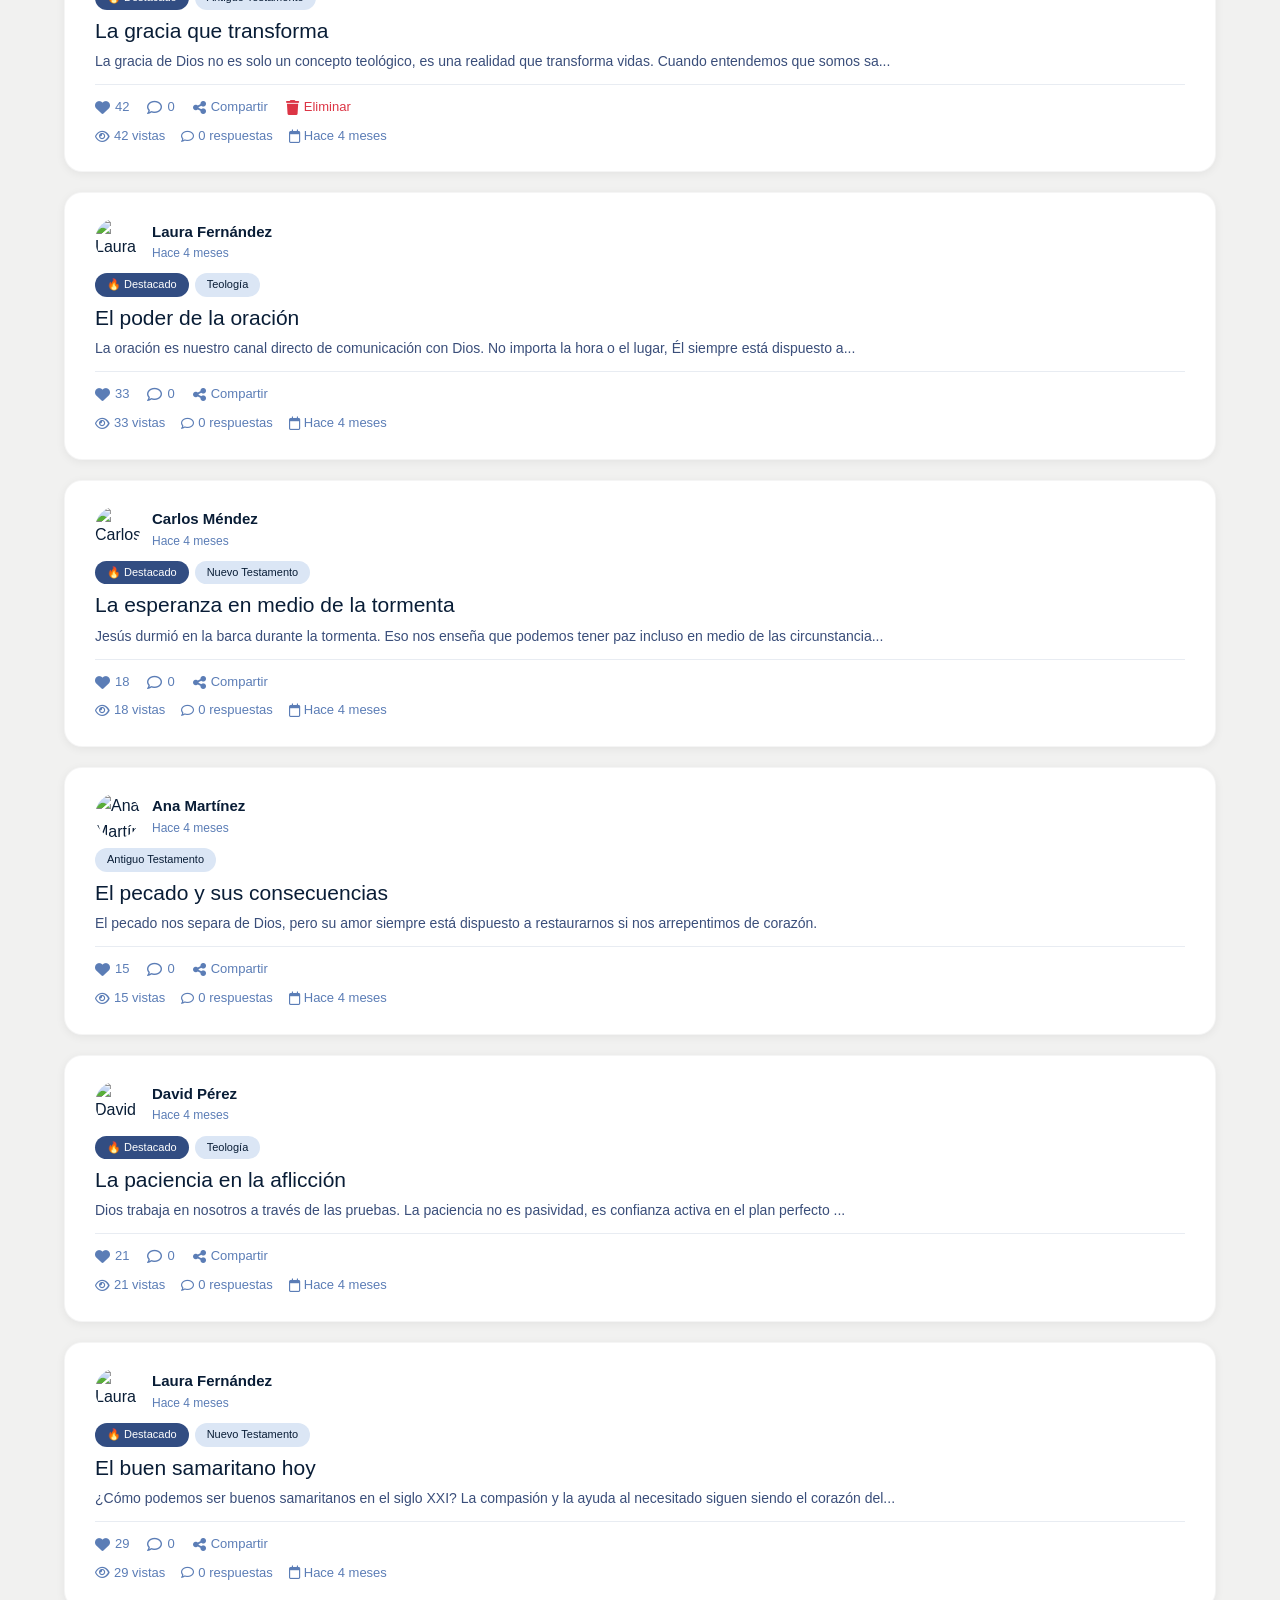
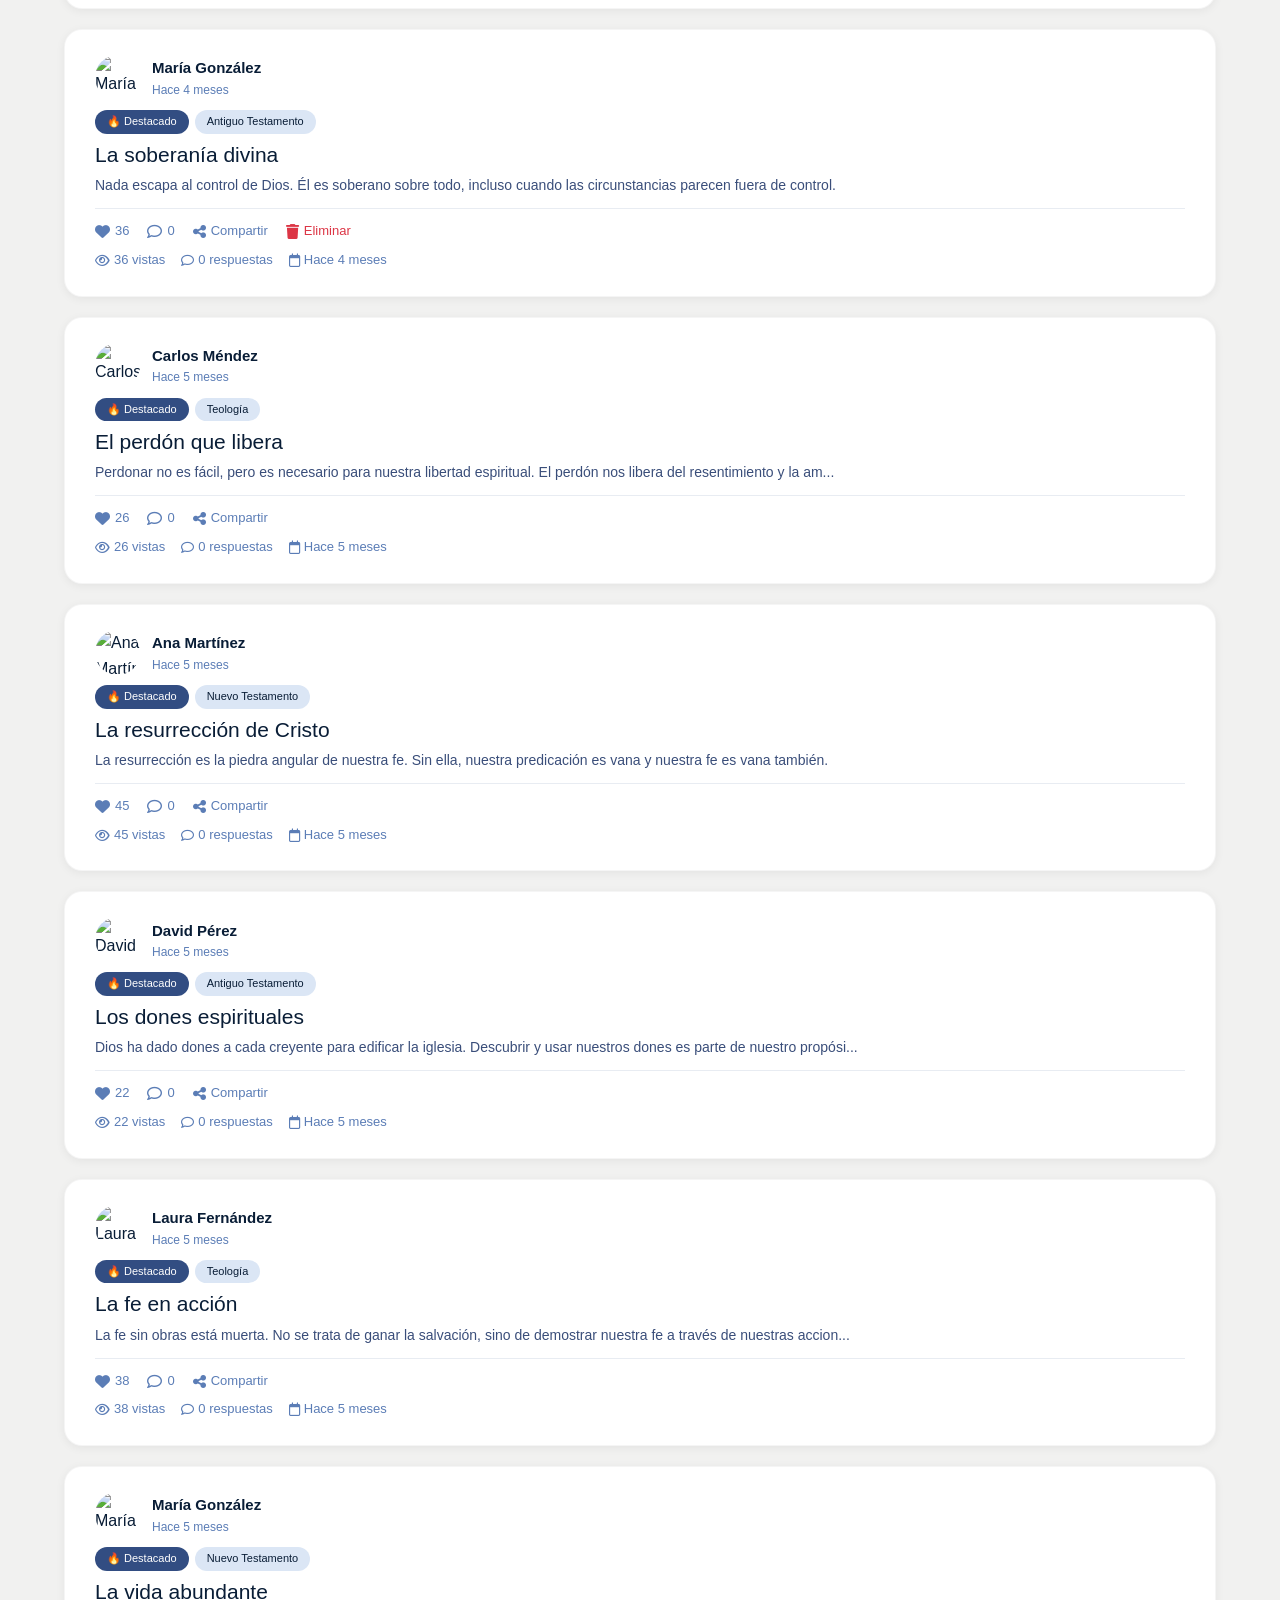
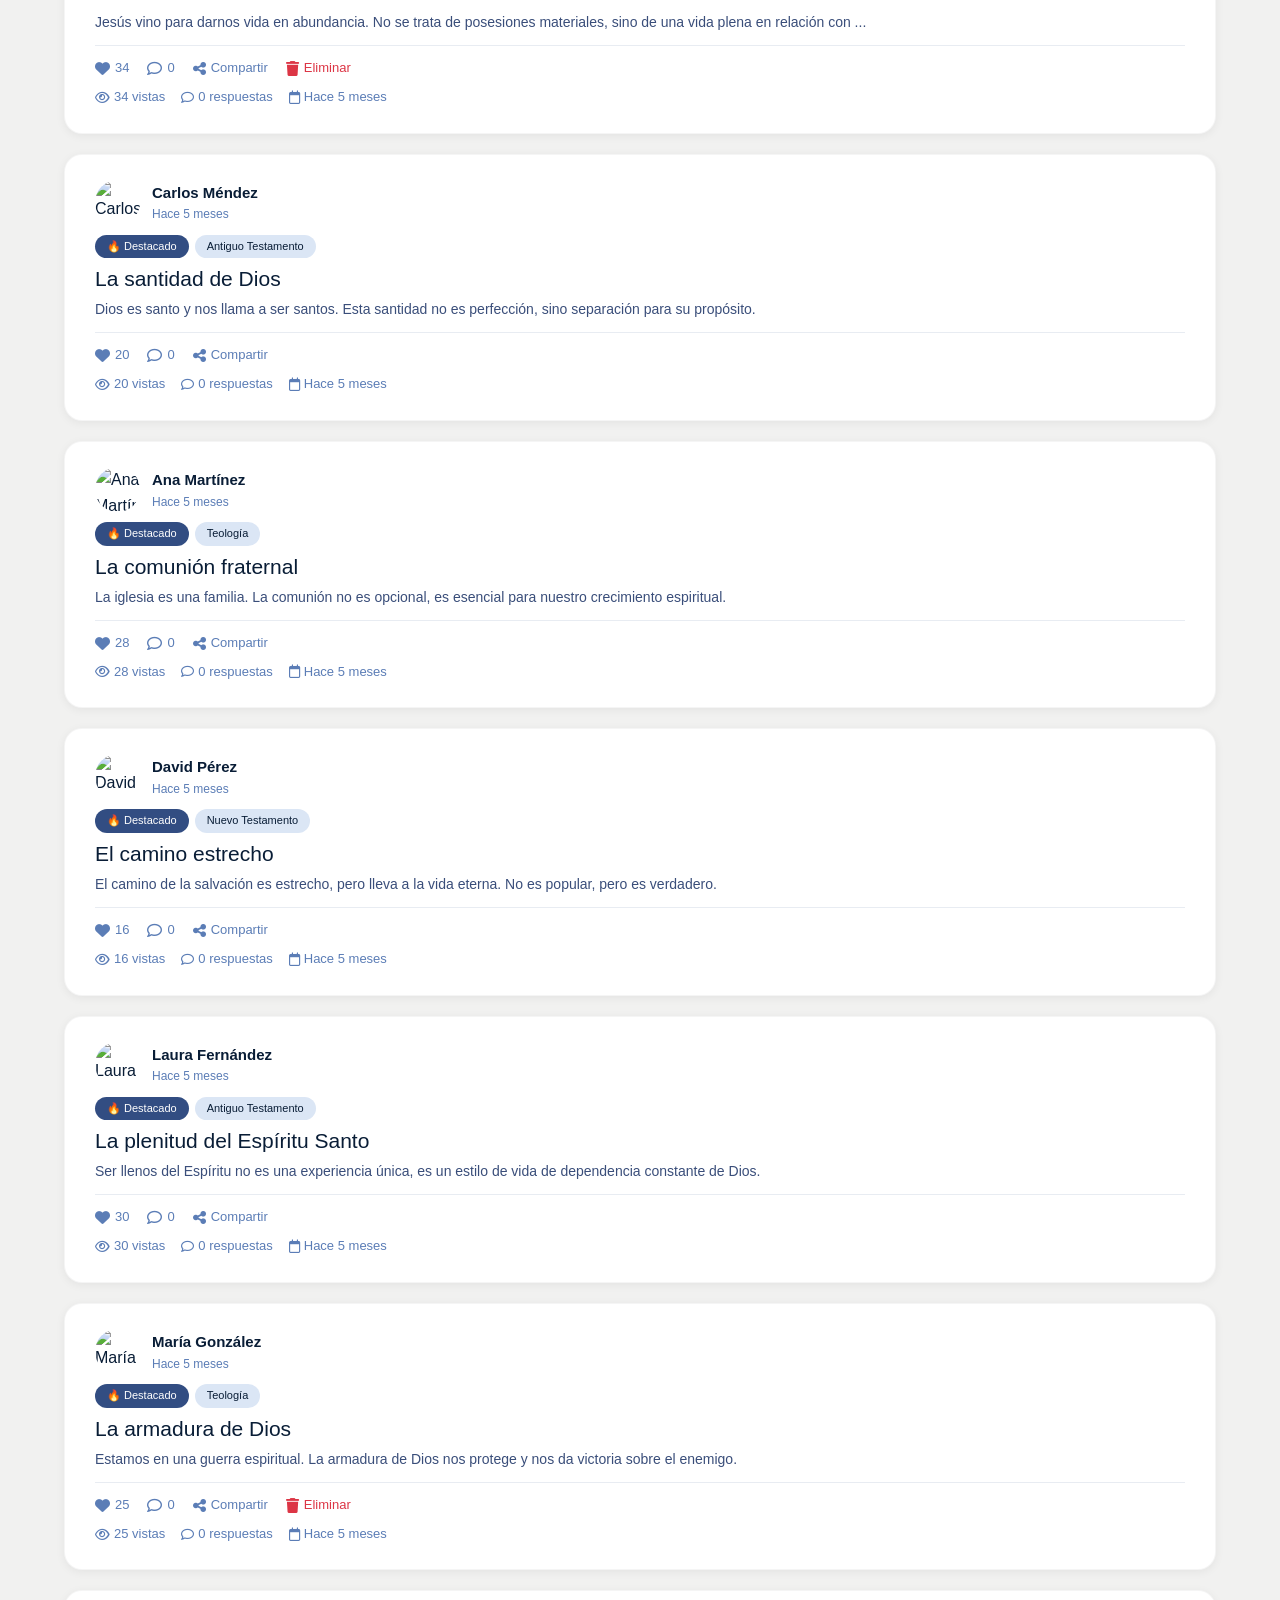
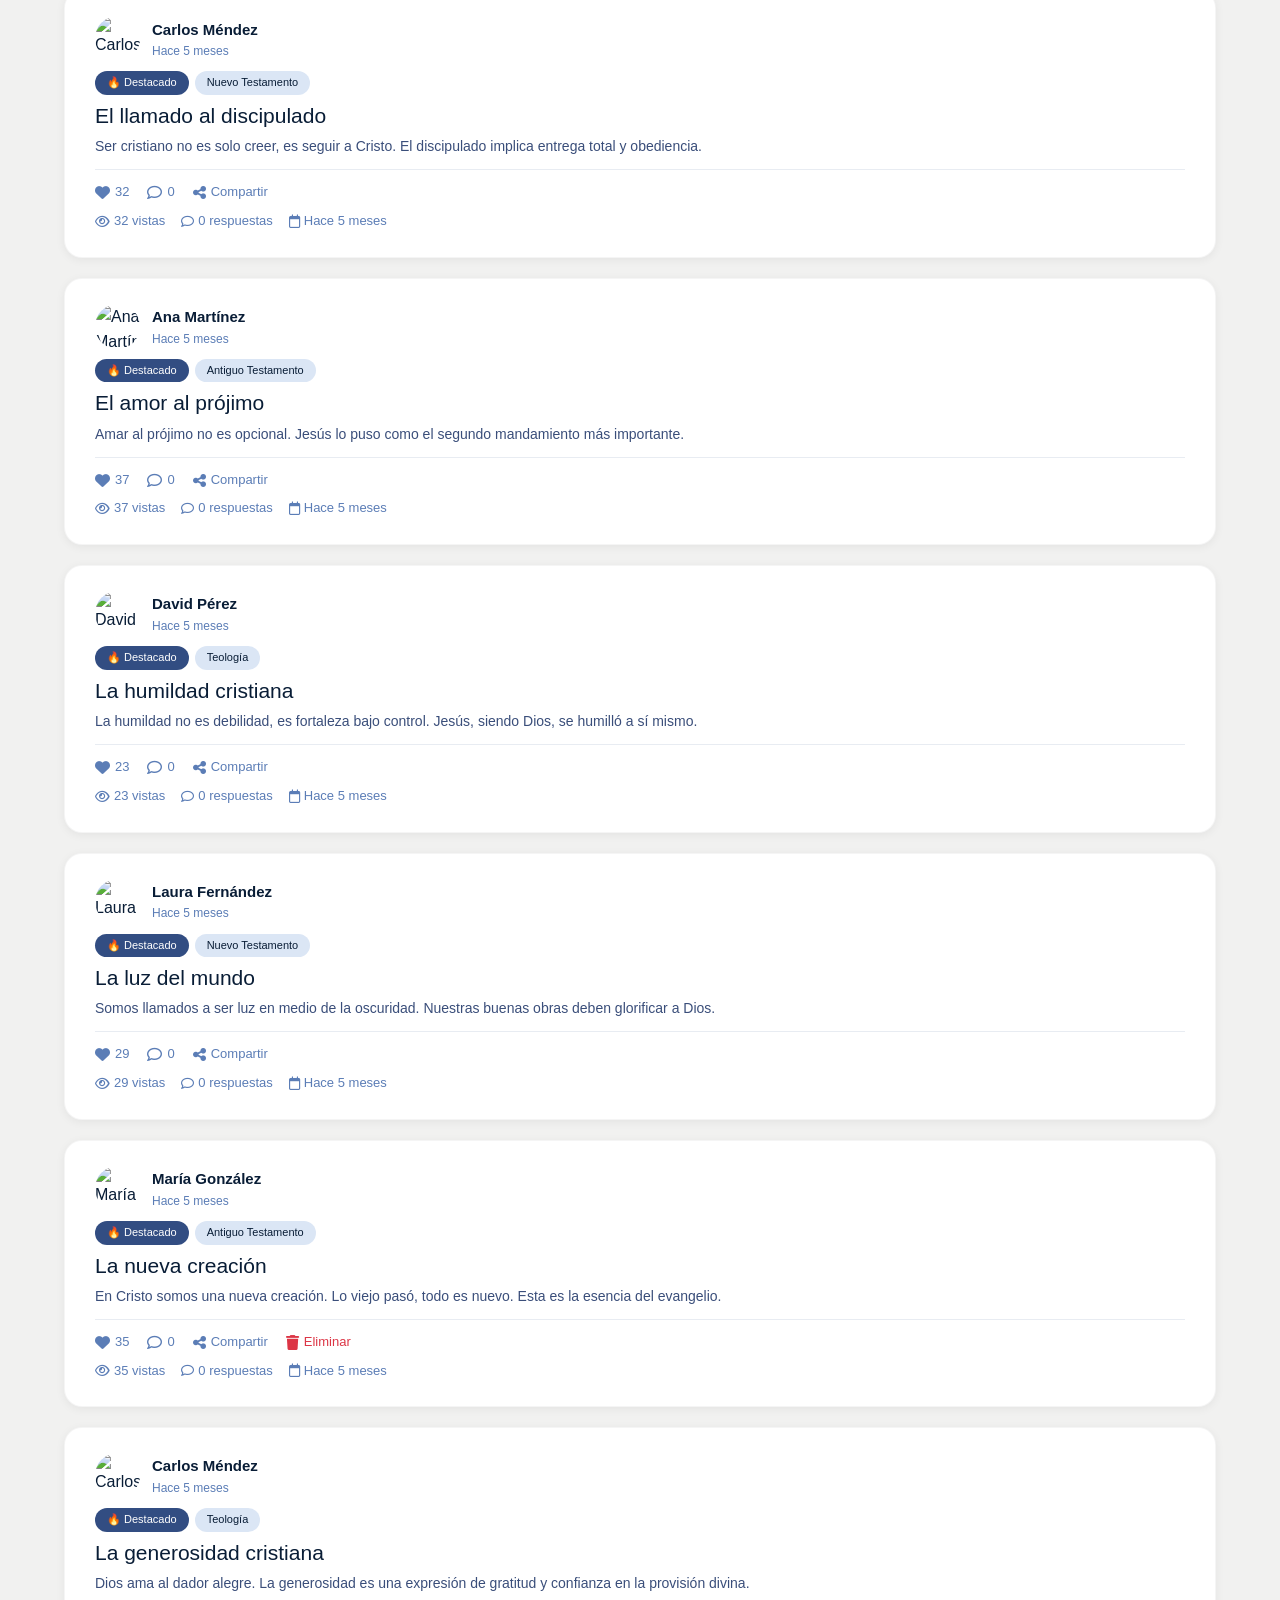
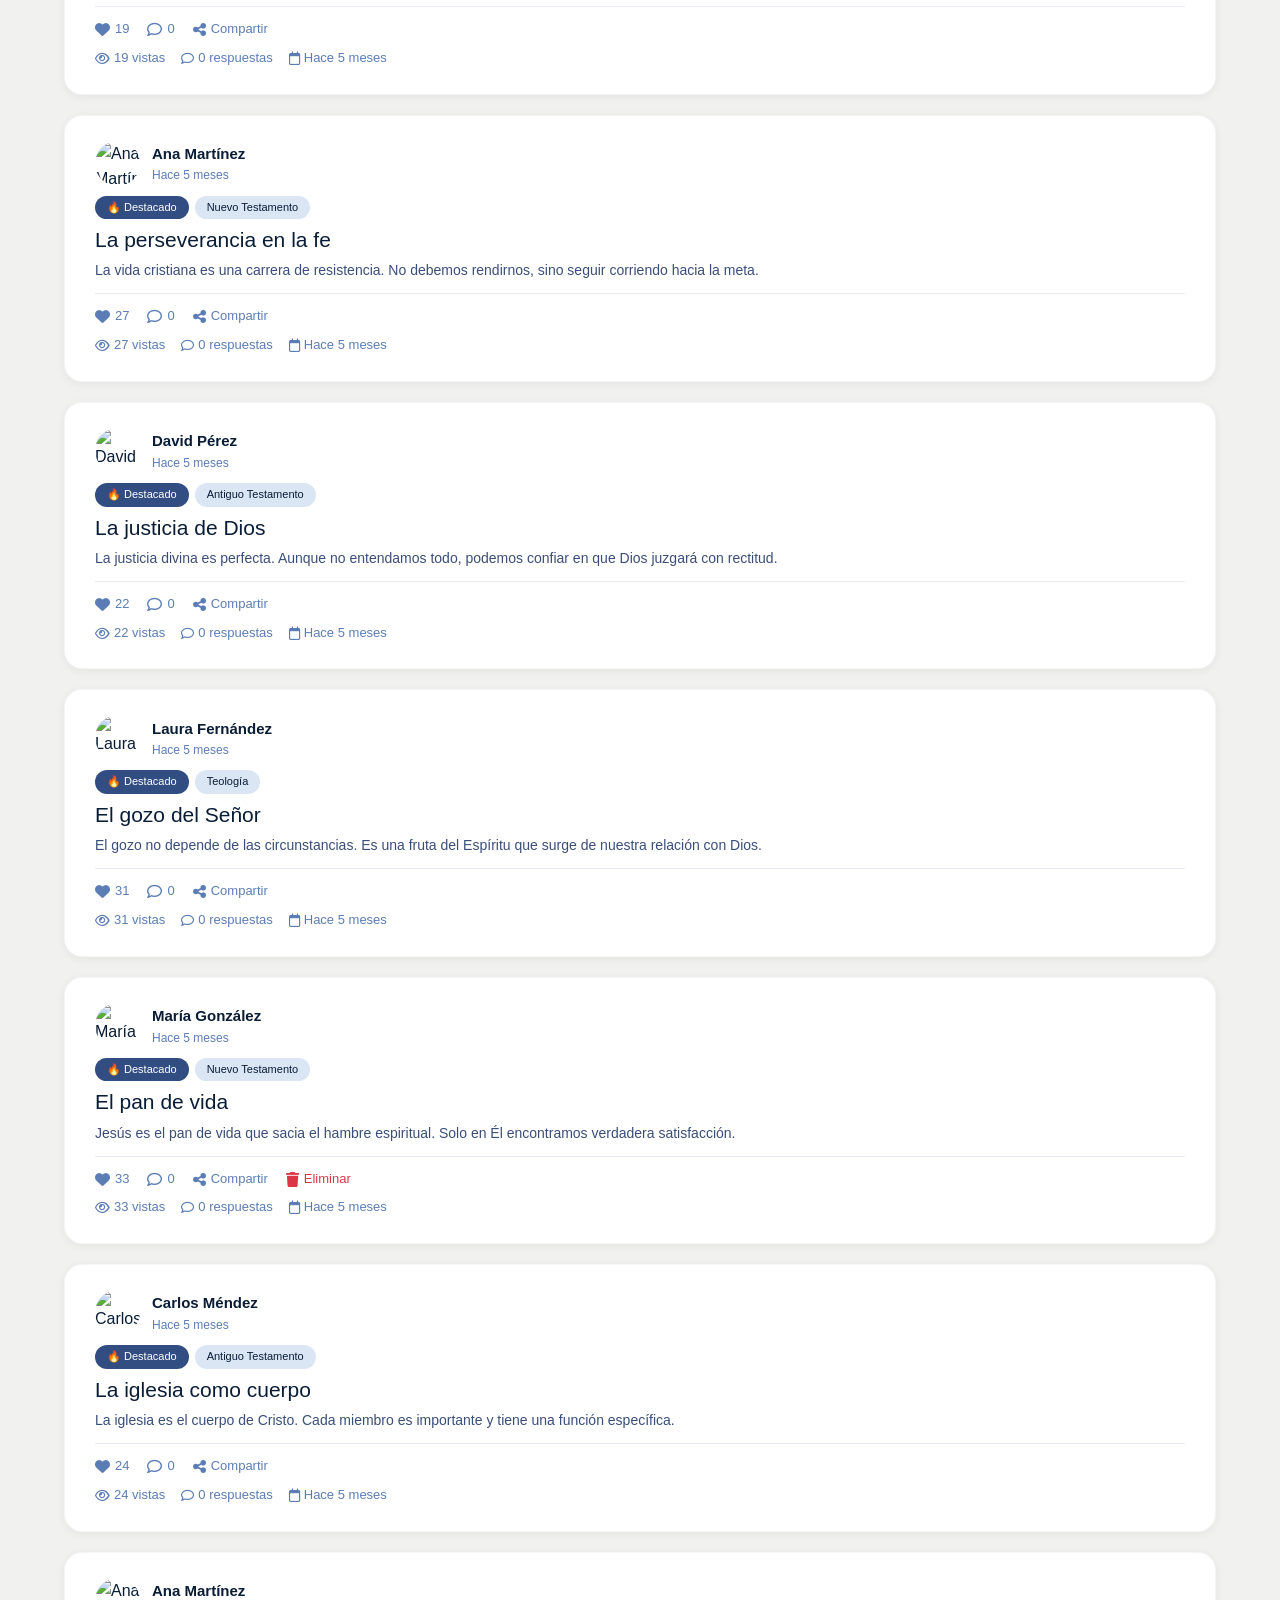
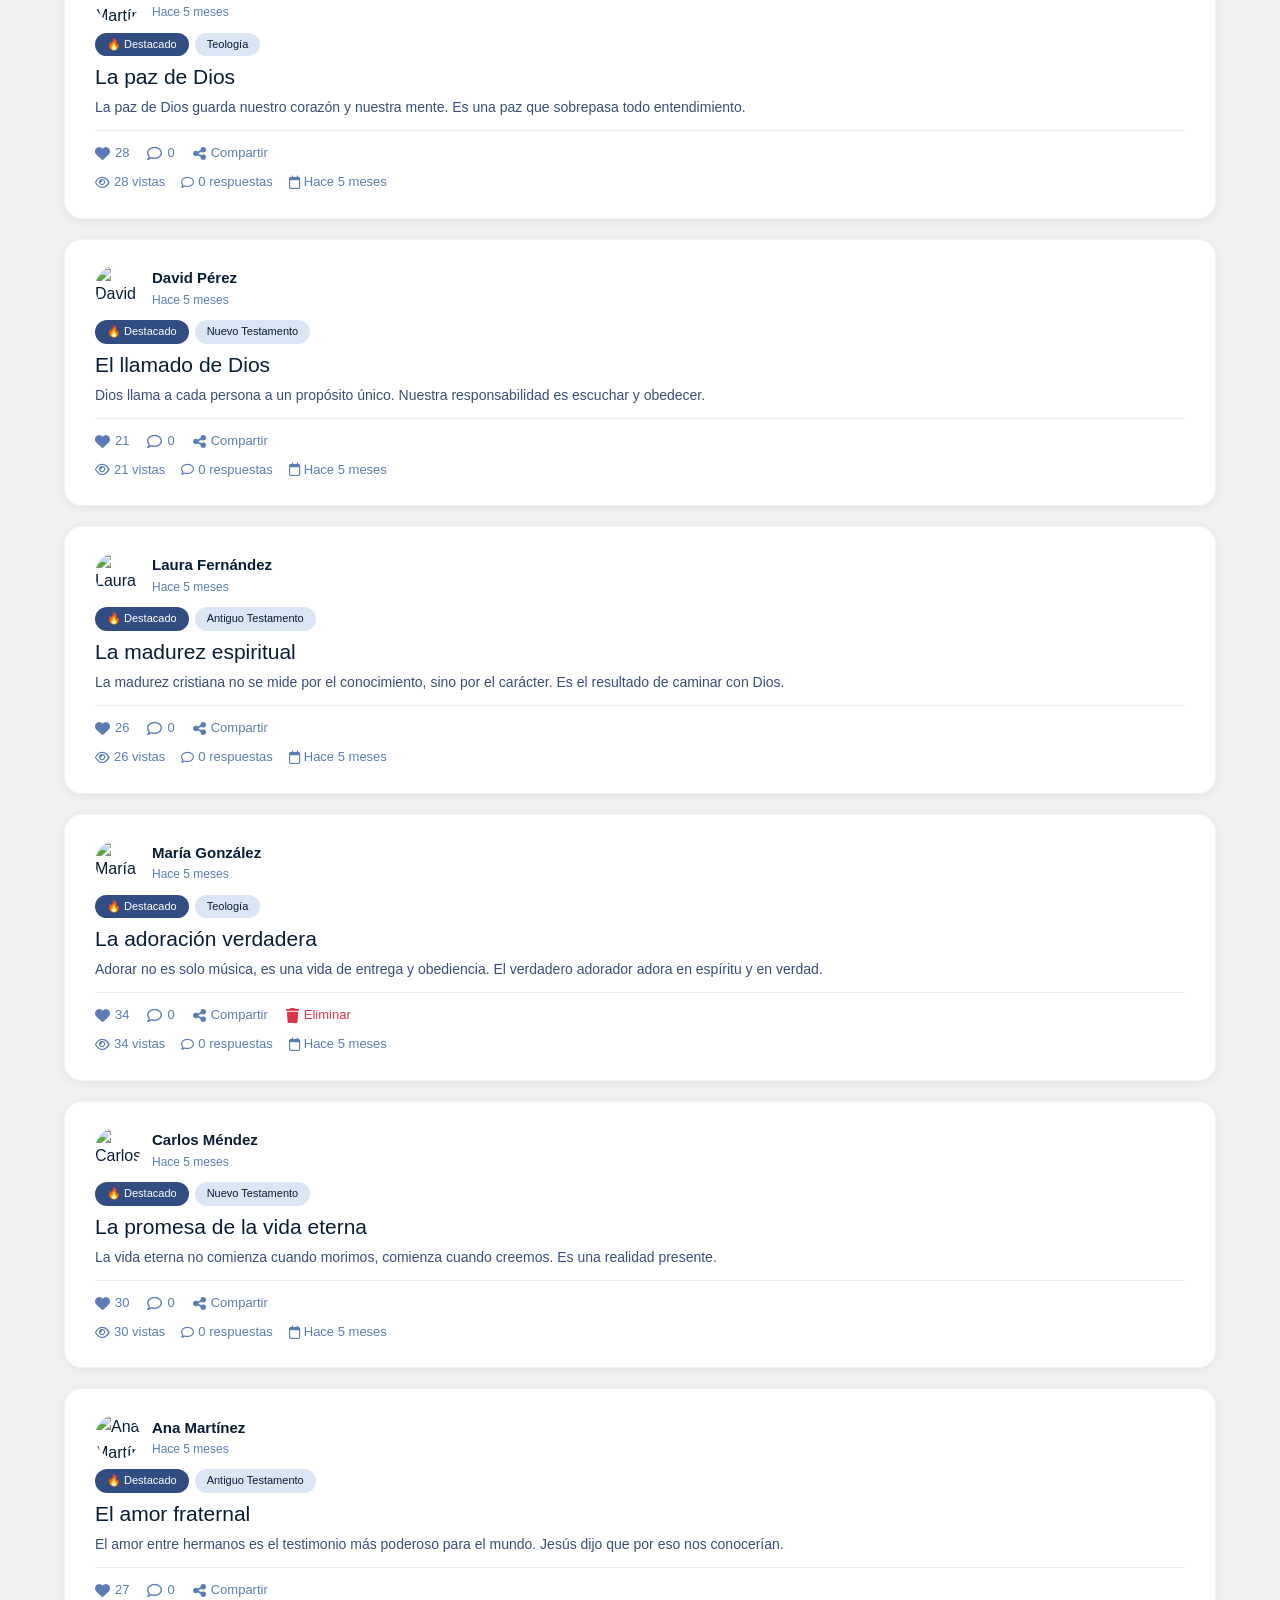
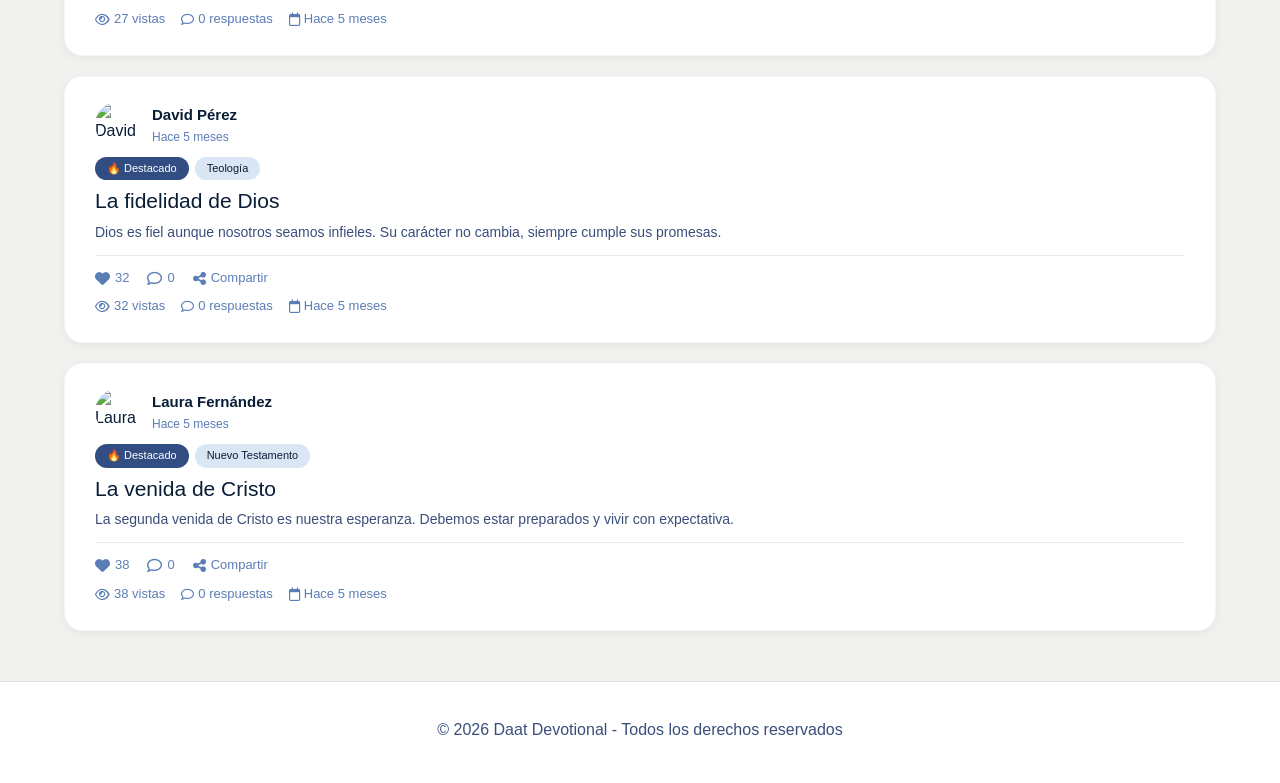
==== commit acee7627: "feat: ultimos cambios de detalles realizados" ====
--- a/pages/feed/foros.html
+++ b/pages/feed/foros.html
@@ -34,7 +34,7 @@
         <div class="nav-usuario">
             <button type="button" class="btn btn-light">
                 <a href="../usuario/perfil.html">
-                    <i class="fa-solid fa-user"></i> <span id="navUsuario">jhon32</span>
+                    <i class="fa-solid fa-user"></i> <span id="navUsuario"></span>
                 </a>
             </button>
             <button type="button" class="btn btn-light">
--- a/css/general.css
+++ b/css/general.css
@@ -130,7 +130,7 @@
 }
 
 /* ============================================================
-   BLOQUE 4: MENÚ DE NAVEGACIÓN
+   BLOQUE 4: MENÚ DE NAVEGACIÓN (MEJORADO)
    ============================================================ */
 nav {
     display: flex;
@@ -158,34 +158,91 @@
     gap: 8px;
 }
 
-.nav-links a {
-    font-size: 13px;
-    padding: 6px 12px;
-    white-space: nowrap;
+.nav-links .btn-light {
+    background-color: transparent;
+    border: none;
+    padding: 0;
+    transition: all 0.3s ease;
+}
+
+.nav-links .btn-light a {
+    display: block;
+    padding: 8px 16px;
+    border-radius: 8px;
+    font-size: 14px;
     color: var(--color-text-light);
-}
-
-.nav-links a:hover {
-    color: var(--color-primary-dark);
-    font-weight: bold;
     text-decoration: none;
-}
-
+    transition: all 0.3s ease;
+    font-weight: 500;
+}
+
+/* ============================================================
+   HOVER AZUL OSCURO PARA LA NAVEGACIÓN
+   ============================================================ */
+.nav-links .btn-light a:hover {
+    background-color: var(--color-primary-dark);
+    color: var(--color-white);
+    text-decoration: none;
+    transform: translateY(-1px);
+}
+
+.nav-links .btn-light a:active {
+    transform: scale(0.97);
+}
+
+/* ============================================================
+   BOTÓN DE USUARIO EN LA NAVEGACIÓN
+   ============================================================ */
 .nav-usuario {
     display: flex;
     gap: 8px;
     align-items: center;
 }
 
-.nav-usuario a {
-    font-size: 13px;
-    padding: 6px 12px;
+.nav-usuario .btn-light {
+    background-color: transparent;
+    border: none;
+    padding: 0;
+    transition: all 0.3s ease;
+}
+
+.nav-usuario .btn-light a {
+    display: flex;
+    align-items: center;
+    gap: 6px;
+    padding: 8px 16px;
+    border-radius: 8px;
+    font-size: 14px;
     color: var(--color-text-light);
-}
-
-.nav-usuario a:hover {
-    color: var(--color-primary-dark);
     text-decoration: none;
+    transition: all 0.3s ease;
+    font-weight: 500;
+}
+
+.nav-usuario .btn-light a i {
+    font-size: 15px;
+}
+
+/* Hover azul oscuro para el botón de usuario */
+.nav-usuario .btn-light a:hover {
+    background-color: var(--color-primary-dark);
+    color: var(--color-white);
+    text-decoration: none;
+    transform: translateY(-1px);
+}
+
+.nav-usuario .btn-light a:active {
+    transform: scale(0.97);
+}
+
+/* Botón de cerrar sesión (icono) */
+.nav-usuario .btn-light .nav-salir {
+    padding: 8px 12px;
+}
+
+.nav-usuario .btn-light .nav-salir:hover {
+    background-color: var(--color-danger);
+    color: var(--color-white);
 }
 
 nav img {
@@ -373,20 +430,21 @@
     nav {
         flex-direction: row;
         justify-content: space-between;
-        padding: 15px 30px;
+        padding: 12px 30px;
     }
     
     .nav-links {
         gap: 15px;
     }
     
-    .nav-links a {
+    .nav-links .btn-light a {
         font-size: 15px;
-        padding: 8px 16px;
-    }
-    
-    .nav-usuario a {
+        padding: 8px 18px;
+    }
+    
+    .nav-usuario .btn-light a {
         font-size: 15px;
+        padding: 8px 18px;
     }
     
     footer {
@@ -404,16 +462,21 @@
     }
     
     nav {
-        padding: 15px 40px;
+        padding: 12px 40px;
     }
     
     .nav-links {
-        gap: 25px;
-    }
-    
-    .nav-links a {
+        gap: 20px;
+    }
+    
+    .nav-links .btn-light a {
         font-size: 16px;
-        padding: 10px 20px;
+        padding: 10px 22px;
+    }
+    
+    .nav-usuario .btn-light a {
+        font-size: 16px;
+        padding: 10px 22px;
     }
     
     article {
